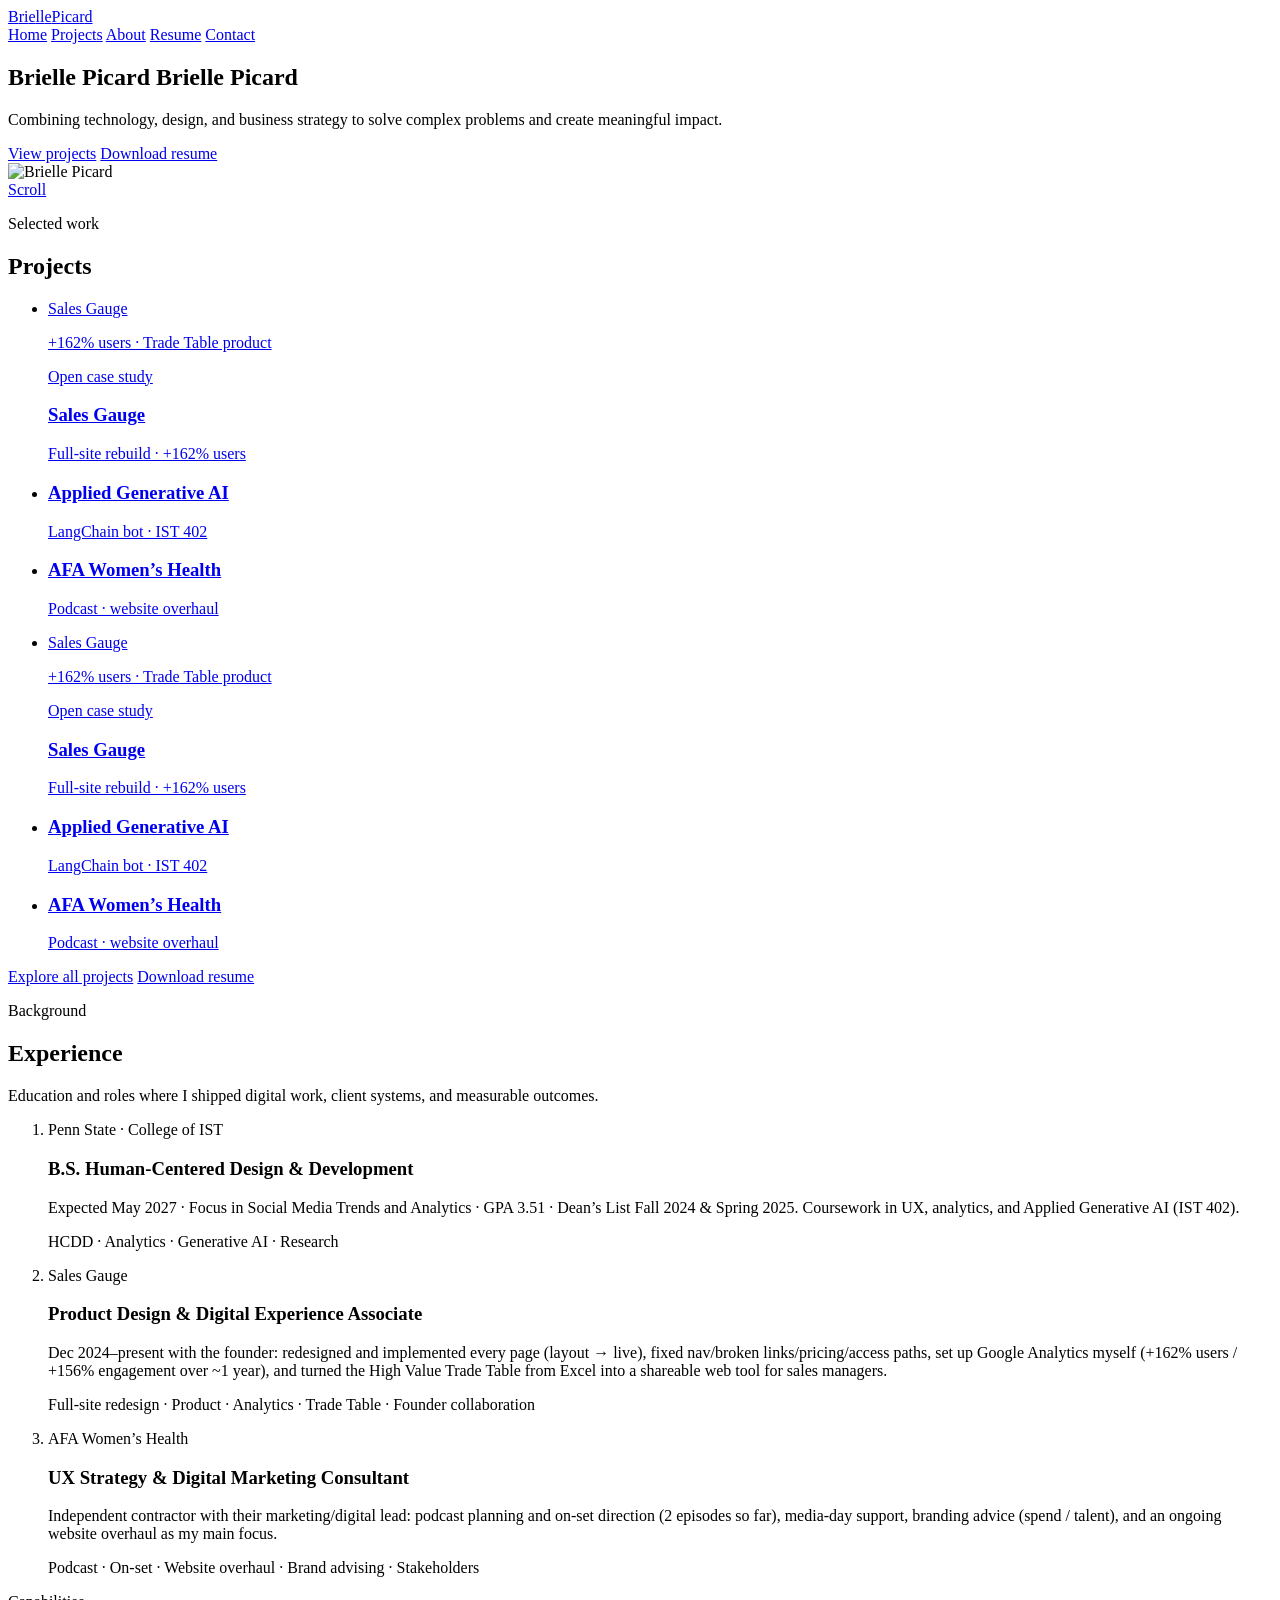
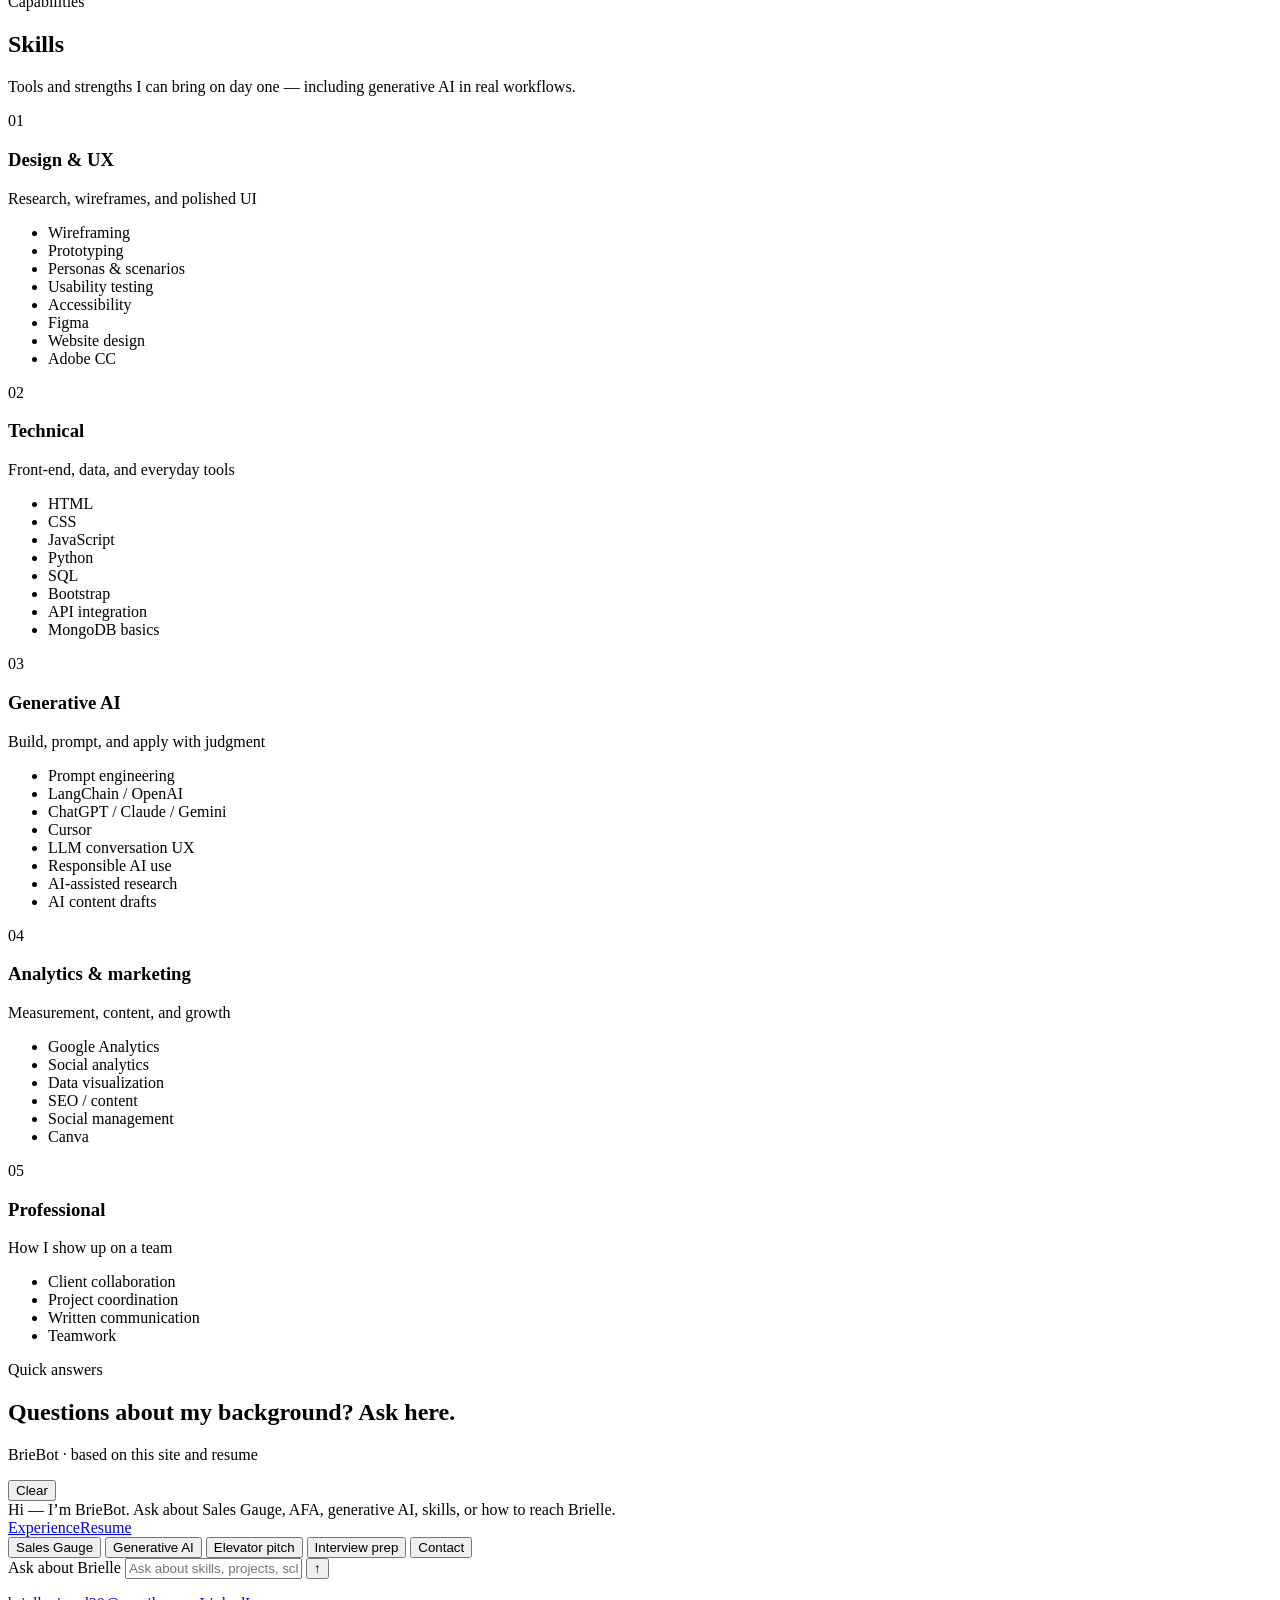
==== index.html @ 717c8164 "Add files via upload" ====
<!DOCTYPE html>
<html lang="en" class="page-home">
  <head>
    <meta charset="UTF-8" />
    <meta name="viewport" content="width=device-width, initial-scale=1.0" />
    <title>Brielle Picard — Digital experience, AI &amp; measurable growth</title>
    <link rel="preconnect" href="https://fonts.googleapis.com" />
    <link rel="preconnect" href="https://fonts.gstatic.com" crossorigin />
    <link
      href="https://fonts.googleapis.com/css2?family=Inter:wght@400;600&family=Syne:wght@600;700;800&display=swap"
      rel="stylesheet"
    />
    <link rel="stylesheet" href="styles.css?v=4" />
    <script src="main.js" defer></script>
    <script src="portfolio-ai.js" defer></script>
  </head>
  <body>
    <svg
      class="case-study-defs"
      aria-hidden="true"
      focusable="false"
      width="0"
      height="0"
      style="position: absolute"
    >
      <defs>
        <linearGradient
          id="case-trace-grad"
          x1="0%"
          y1="0%"
          x2="100%"
          y2="100%"
        >
          <stop offset="0%" stop-color="#f0abfc" />
          <stop offset="38%" stop-color="#e879f9" />
          <stop offset="72%" stop-color="#7c3aed" />
          <stop offset="100%" stop-color="#22d3ee" />
        </linearGradient>
      </defs>
    </svg>
    <div class="top-chrome top-chrome--always" id="topChrome" aria-hidden="false">
      <div
        class="case-scroll-track case-scroll-track--minimal case-scroll-track--home-top"
        id="caseScrollTrack"
      >
        <div
          class="case-scroll-track__rail"
          role="progressbar"
          aria-valuemin="0"
          aria-valuemax="100"
          aria-valuenow="0"
          aria-label="Page scroll progress"
        >
          <div class="case-scroll-track__fill" id="caseScrollFill"></div>
        </div>
      </div>
      <header class="site-nav site-nav--home">
        <a href="index.html" class="site-nav__brand wave-name" data-home-link>
          <span class="wave-name__letters" aria-label="Brielle Picard">
            <span style="--i: 0">B</span><span style="--i: 1">r</span
            ><span style="--i: 2">i</span><span style="--i: 3">e</span
            ><span style="--i: 4">l</span><span style="--i: 5">l</span
            ><span style="--i: 6">e</span><span class="wave-name__gap"></span
            ><span style="--i: 7">P</span><span style="--i: 8">i</span
            ><span style="--i: 9">c</span><span style="--i: 10">a</span
            ><span style="--i: 11">r</span><span style="--i: 12">d</span>
          </span>
        </a>
        <nav class="site-nav__links" aria-label="Primary">
          <a href="index.html" class="js-home-top" data-home-link aria-current="page">Home</a>
          <a href="work.html">Projects</a>
          <a href="about.html">About</a>
          <a target="_blank" rel="noopener noreferrer" href="assets/resume.pdf" download="Brielle-Picard-Resume.pdf" type="application/pdf" data-resume-download>Resume</a>
          <a href="contact.html">Contact</a>
        </nav>
      </header>
    </div>

    <section class="home-hero" id="hero" aria-labelledby="hero-name">
      <div class="home-hero__atmosphere" aria-hidden="true"></div>

      <div class="home-hero__layout">
        <div class="home-hero__content">
          <h1 id="hero-name" class="home-hero__name">
            <span class="home-hero__line" aria-hidden="true">
              <span style="--i: 0">B</span><span style="--i: 1">r</span
              ><span style="--i: 2">i</span><span style="--i: 3">e</span
              ><span style="--i: 4">l</span><span style="--i: 5">l</span
              ><span style="--i: 6">e</span>
            </span>
            <span class="home-hero__line" aria-hidden="true">
              <span style="--i: 7">P</span><span style="--i: 8">i</span
              ><span style="--i: 9">c</span><span style="--i: 10">a</span
              ><span style="--i: 11">r</span><span style="--i: 12">d</span>
            </span>
            <span class="visually-hidden">Brielle Picard</span>
          </h1>
          <p class="home-hero__lede">
            Combining technology, design, and business strategy to solve complex problems and create
            meaningful impact.
          </p>
          <div class="home-hero__ctas">
            <a class="home-hero__cta home-hero__cta--primary" href="#featured"
              >View projects</a
            >
            <a
              class="home-hero__cta"
              href="assets/resume.pdf"
              download="Brielle-Picard-Resume.pdf"
              type="application/pdf"
              data-resume-download
              >Download resume</a
            >
          </div>
        </div>

        <aside class="home-hero__profile" aria-label="Profile photo">
          <div class="home-hero__profile-glow" aria-hidden="true"></div>
          <div class="home-hero__profile-card">
            <img
              class="home-hero__photo"
              src="assets/brielle-picard.jpg"
              width="537"
              height="717"
              alt="Brielle Picard"
              decoding="async"
              fetchpriority="high"
            />
          </div>
        </aside>
      </div>

      <a class="scroll-into-work" href="#featured">
        <span class="scroll-into-work__text">Scroll</span>
        <span class="scroll-into-work__chev" aria-hidden="true"></span>
      </a>
    </section>

    <main id="main" class="home-below">
      <section class="home-featured home-snap home-ombre home-ombre--1" id="featured" aria-labelledby="featured-heading">
        <div class="home-featured__inner">
          <header class="home-featured__head">
            <div class="home-featured__head-copy">
              <p class="home-featured__eyebrow">Selected work</p>
              <h2 id="featured-heading" class="home-featured__title">Projects</h2>
            </div>
          </header>
        </div>

        <div class="home-featured__rail" aria-label="Featured project cards">
          <ul class="home-featured__track">
            <li class="home-feat-card home-feat-card--light" style="--f: 0">
              <a class="home-feat-card__hit" href="project-sales-gauge.html">
                <div class="home-feat-card__media" aria-hidden="true">
                  <div class="home-feat-card__screen home-feat-card__screen--solo">
                    <span class="home-feat-card__ui-kicker">Sales Gauge</span>
                    <p class="home-feat-card__ui-line">
                      +162% users · Trade Table product
                    </p>
                    <span class="home-feat-card__ui-btn">Open case study</span>
                  </div>
                </div>
                <div class="home-feat-card__caption">
                  <h3 class="home-feat-card__name">Sales Gauge</h3>
                  <p class="home-feat-card__meta">Full-site rebuild · +162% users</p>
                </div>
              </a>
            </li>

            <li class="home-feat-card home-feat-card--neon" style="--f: 1">
              <a class="home-feat-card__hit" href="project-genai.html">
                <div class="home-feat-card__media" aria-hidden="true">
                  <div class="home-feat-card__stack">
                    <span class="home-feat-card__panel home-feat-card__panel--a"></span>
                    <span class="home-feat-card__panel home-feat-card__panel--b"></span>
                    <span class="home-feat-card__panel home-feat-card__panel--c"></span>
                  </div>
                </div>
                <div class="home-feat-card__caption home-feat-card__caption--on-media">
                  <h3 class="home-feat-card__name">Applied Generative AI</h3>
                  <p class="home-feat-card__meta">LangChain bot · IST 402</p>
                </div>
              </a>
            </li>

            <li class="home-feat-card home-feat-card--deep" style="--f: 2">
              <a class="home-feat-card__hit" href="project-afa.html">
                <div class="home-feat-card__media" aria-hidden="true">
                  <div class="home-feat-card__screen home-feat-card__screen--dark">
                    <span class="home-feat-card__grid-dots"></span>
                    <span class="home-feat-card__ui-row"></span>
                    <span class="home-feat-card__ui-row home-feat-card__ui-row--short"></span>
                    <span class="home-feat-card__ui-row"></span>
                  </div>
                </div>
                <div class="home-feat-card__caption home-feat-card__caption--on-media">
                  <h3 class="home-feat-card__name">AFA Women’s Health</h3>
                  <p class="home-feat-card__meta">Podcast · website overhaul</p>
                </div>
              </a>
            </li>

            <!-- Duplicate set for seamless horizontal loop -->
            <li class="home-feat-card home-feat-card--light" style="--f: 0" aria-hidden="true">
              <a class="home-feat-card__hit" href="project-sales-gauge.html" tabindex="-1">
                <div class="home-feat-card__media" aria-hidden="true">
                  <div class="home-feat-card__screen home-feat-card__screen--solo">
                    <span class="home-feat-card__ui-kicker">Sales Gauge</span>
                    <p class="home-feat-card__ui-line">
                      +162% users · Trade Table product
                    </p>
                    <span class="home-feat-card__ui-btn">Open case study</span>
                  </div>
                </div>
                <div class="home-feat-card__caption">
                  <h3 class="home-feat-card__name">Sales Gauge</h3>
                  <p class="home-feat-card__meta">Full-site rebuild · +162% users</p>
                </div>
              </a>
            </li>

            <li class="home-feat-card home-feat-card--neon" style="--f: 1" aria-hidden="true">
              <a class="home-feat-card__hit" href="project-genai.html" tabindex="-1">
                <div class="home-feat-card__media" aria-hidden="true">
                  <div class="home-feat-card__stack">
                    <span class="home-feat-card__panel home-feat-card__panel--a"></span>
                    <span class="home-feat-card__panel home-feat-card__panel--b"></span>
                    <span class="home-feat-card__panel home-feat-card__panel--c"></span>
                  </div>
                </div>
                <div class="home-feat-card__caption home-feat-card__caption--on-media">
                  <h3 class="home-feat-card__name">Applied Generative AI</h3>
                  <p class="home-feat-card__meta">LangChain bot · IST 402</p>
                </div>
              </a>
            </li>

            <li class="home-feat-card home-feat-card--deep" style="--f: 2" aria-hidden="true">
              <a class="home-feat-card__hit" href="project-afa.html" tabindex="-1">
                <div class="home-feat-card__media" aria-hidden="true">
                  <div class="home-feat-card__screen home-feat-card__screen--dark">
                    <span class="home-feat-card__grid-dots"></span>
                    <span class="home-feat-card__ui-row"></span>
                    <span class="home-feat-card__ui-row home-feat-card__ui-row--short"></span>
                    <span class="home-feat-card__ui-row"></span>
                  </div>
                </div>
                <div class="home-feat-card__caption home-feat-card__caption--on-media">
                  <h3 class="home-feat-card__name">AFA Women’s Health</h3>
                  <p class="home-feat-card__meta">Podcast · website overhaul</p>
                </div>
              </a>
            </li>
          </ul>
        </div>

        <div class="home-featured__inner home-featured__inner--foot">
          <div class="home-featured__foot">
            <a class="home-featured__explore" href="work.html">Explore all projects</a>
            <a target="_blank" rel="noopener noreferrer" class="home-featured__resume" href="assets/resume.pdf" download="Brielle-Picard-Resume.pdf" type="application/pdf" data-resume-download>Download resume</a>
          </div>
        </div>
      </section>

      <section
        class="home-experience home-snap home-ombre home-ombre--2"
        id="experience"
        aria-labelledby="experience-heading"
        style="--line-progress: 0"
      >
        <div class="home-experience__inner">
          <header class="home-section-head">
            <p class="home-section-head__eyebrow">Background</p>
            <h2 id="experience-heading" class="home-section-head__title">Experience</h2>
            <span class="home-section-head__accent" aria-hidden="true"></span>
            <p class="home-section-head__lede">
              Education and roles where I shipped digital work, client systems, and measurable outcomes.
            </p>
          </header>

          <div class="home-experience__rail">
            <div class="home-exp-line" aria-hidden="true">
              <span class="home-exp-line__base"></span>
              <span class="home-exp-line__progress" id="homeExpLineProgress"></span>
            </div>

            <ol class="home-exp-timeline" id="homeExpTimeline">
              <li
                class="home-exp home-exp--edu"
                data-skills="design technical analytics professional"
                style="--e: 0"
              >
                <div class="home-exp__marker" aria-hidden="true">
                  <span class="home-exp__orb home-exp__orb--violet"></span>
                </div>
                <article class="home-exp__card">
                  <p class="home-exp__org">Penn State · College of IST</p>
                  <h3 class="home-exp__role">
                    B.S. Human-Centered Design &amp; Development
                  </h3>
                  <p class="home-exp__summary">
                    Expected May 2027 · Focus in Social Media Trends and Analytics · GPA 3.51 ·
                    Dean’s List Fall 2024 &amp; Spring 2025. Coursework in UX, analytics, and
                    Applied Generative AI (IST 402).
                  </p>
                  <p class="home-exp__tags">
                    HCDD · Analytics · Generative AI · Research
                  </p>
                </article>
              </li>

              <li
                class="home-exp"
                data-skills="design technical analytics professional"
                style="--e: 1"
              >
                <div class="home-exp__marker" aria-hidden="true">
                  <span class="home-exp__orb home-exp__orb--magenta"></span>
                </div>
                <article class="home-exp__card">
                  <p class="home-exp__org">Sales Gauge</p>
                  <h3 class="home-exp__role">Product Design &amp; Digital Experience Associate</h3>
                  <p class="home-exp__summary">
                    Dec 2024–present with the founder: redesigned and implemented every page
                    (layout → live), fixed nav/broken links/pricing/access paths, set up Google
                    Analytics myself (+162% users / +156% engagement over ~1 year), and turned the
                    High Value Trade Table from Excel into a shareable web tool for sales managers.
                  </p>
                  <p class="home-exp__tags">
                    Full-site redesign · Product · Analytics · Trade Table · Founder collaboration
                  </p>
                </article>
              </li>

              <li
                class="home-exp"
                data-skills="design analytics professional"
                style="--e: 2"
              >
                <div class="home-exp__marker" aria-hidden="true">
                  <span class="home-exp__orb home-exp__orb--cyan"></span>
                </div>
                <article class="home-exp__card">
                  <p class="home-exp__org">AFA Women’s Health</p>
                  <h3 class="home-exp__role">UX Strategy &amp; Digital Marketing Consultant</h3>
                  <p class="home-exp__summary">
                    Independent contractor with their marketing/digital lead: podcast planning and
                    on-set direction (2 episodes so far), media-day support, branding advice (spend /
                    talent), and an ongoing website overhaul as my main focus.
                  </p>
                  <p class="home-exp__tags">
                    Podcast · On-set · Website overhaul · Brand advising · Stakeholders
                  </p>
                </article>
              </li>
            </ol>
          </div>
        </div>
      </section>

      <section class="home-skills home-snap home-ombre home-ombre--3" id="skills" aria-labelledby="skills-heading">
        <div class="home-skills__inner">
          <header class="home-section-head">
            <p class="home-section-head__eyebrow">Capabilities</p>
            <h2 id="skills-heading" class="home-section-head__title">Skills</h2>
            <span class="home-section-head__accent" aria-hidden="true"></span>
            <p class="home-section-head__lede">
              Tools and strengths I can bring on day one — including generative AI in real workflows.
            </p>
          </header>
        </div>

        <div class="home-skills__rail">
          <div class="home-skills__belts" id="homeSkillBelts">
            <section class="home-skill-belt" style="--s: 0" aria-labelledby="skill-group-design">
              <header class="home-skill-belt__head">
                <span class="home-skill-belt__index">01</span>
                <div>
                  <h3 id="skill-group-design" class="home-skill-belt__title">Design &amp; UX</h3>
                  <p class="home-skill-belt__note">Research, wireframes, and polished UI</p>
                </div>
              </header>
              <ul class="home-skill-belt__tiles" role="list">
                <li class="home-skill-tile" data-skill="design">Wireframing</li>
                <li class="home-skill-tile" data-skill="design">Prototyping</li>
                <li class="home-skill-tile" data-skill="design">Personas &amp; scenarios</li>
                <li class="home-skill-tile" data-skill="design">Usability testing</li>
                <li class="home-skill-tile" data-skill="design">Accessibility</li>
                <li class="home-skill-tile" data-skill="design">Figma</li>
                <li class="home-skill-tile" data-skill="design">Website design</li>
                <li class="home-skill-tile" data-skill="design">Adobe CC</li>
              </ul>
            </section>

            <section class="home-skill-belt" style="--s: 1" aria-labelledby="skill-group-technical">
              <header class="home-skill-belt__head">
                <span class="home-skill-belt__index">02</span>
                <div>
                  <h3 id="skill-group-technical" class="home-skill-belt__title">Technical</h3>
                  <p class="home-skill-belt__note">Front-end, data, and everyday tools</p>
                </div>
              </header>
              <ul class="home-skill-belt__tiles" role="list">
                <li class="home-skill-tile" data-skill="technical">HTML</li>
                <li class="home-skill-tile" data-skill="technical">CSS</li>
                <li class="home-skill-tile" data-skill="technical">JavaScript</li>
                <li class="home-skill-tile" data-skill="technical">Python</li>
                <li class="home-skill-tile" data-skill="technical">SQL</li>
                <li class="home-skill-tile" data-skill="technical">Bootstrap</li>
                <li class="home-skill-tile" data-skill="technical">API integration</li>
                <li class="home-skill-tile" data-skill="technical">MongoDB basics</li>
              </ul>
            </section>

            <section class="home-skill-belt" style="--s: 2" aria-labelledby="skill-group-ai">
              <header class="home-skill-belt__head">
                <span class="home-skill-belt__index">03</span>
                <div>
                  <h3 id="skill-group-ai" class="home-skill-belt__title">Generative AI</h3>
                  <p class="home-skill-belt__note">Build, prompt, and apply with judgment</p>
                </div>
              </header>
              <ul class="home-skill-belt__tiles" role="list">
                <li class="home-skill-tile" data-skill="technical">Prompt engineering</li>
                <li class="home-skill-tile" data-skill="technical">LangChain / OpenAI</li>
                <li class="home-skill-tile" data-skill="technical">ChatGPT / Claude / Gemini</li>
                <li class="home-skill-tile" data-skill="technical">Cursor</li>
                <li class="home-skill-tile" data-skill="technical">LLM conversation UX</li>
                <li class="home-skill-tile" data-skill="technical">Responsible AI use</li>
                <li class="home-skill-tile" data-skill="analytics">AI-assisted research</li>
                <li class="home-skill-tile" data-skill="analytics">AI content drafts</li>
              </ul>
            </section>

            <section class="home-skill-belt" style="--s: 3" aria-labelledby="skill-group-analytics">
              <header class="home-skill-belt__head">
                <span class="home-skill-belt__index">04</span>
                <div>
                  <h3 id="skill-group-analytics" class="home-skill-belt__title">
                    Analytics &amp; marketing
                  </h3>
                  <p class="home-skill-belt__note">Measurement, content, and growth</p>
                </div>
              </header>
              <ul class="home-skill-belt__tiles" role="list">
                <li class="home-skill-tile" data-skill="analytics">Google Analytics</li>
                <li class="home-skill-tile" data-skill="analytics">Social analytics</li>
                <li class="home-skill-tile" data-skill="analytics">Data visualization</li>
                <li class="home-skill-tile" data-skill="analytics">SEO / content</li>
                <li class="home-skill-tile" data-skill="analytics">Social management</li>
                <li class="home-skill-tile" data-skill="analytics">Canva</li>
              </ul>
            </section>

            <section class="home-skill-belt" style="--s: 4" aria-labelledby="skill-group-pro">
              <header class="home-skill-belt__head">
                <span class="home-skill-belt__index">05</span>
                <div>
                  <h3 id="skill-group-pro" class="home-skill-belt__title">Professional</h3>
                  <p class="home-skill-belt__note">How I show up on a team</p>
                </div>
              </header>
              <ul class="home-skill-belt__tiles" role="list">
                <li class="home-skill-tile" data-skill="professional">Client collaboration</li>
                <li class="home-skill-tile" data-skill="professional">Project coordination</li>
                <li class="home-skill-tile" data-skill="professional">Written communication</li>
                <li class="home-skill-tile" data-skill="professional">Teamwork</li>
              </ul>
            </section>
          </div>
        </div>
      </section>

      <section class="home-ai home-snap home-ombre home-ombre--4" id="portfolio-ai" aria-labelledby="home-ai-heading">
        <div class="home-ai__atmosphere" aria-hidden="true"></div>

        <div class="portfolio-ai portfolio-ai--stage" id="portfolioAi">
          <header class="portfolio-ai__top">
            <div class="portfolio-ai__identity">
              <span class="portfolio-ai__dot" aria-hidden="true"></span>
              <div>
                <p class="portfolio-ai__eyebrow">Quick answers</p>
                <h2 id="home-ai-heading" class="portfolio-ai__title">
                  Questions about my background? Ask here.
                </h2>
                <p class="portfolio-ai__status">BrieBot · based on this site and resume</p>
              </div>
            </div>
            <div class="portfolio-ai__top-actions">
              <button type="button" class="portfolio-ai__reset" id="portfolioAiReset">
                Clear
              </button>
            </div>
          </header>

          <div
            class="portfolio-ai__messages"
            id="portfolioAiMessages"
            role="log"
            aria-live="polite"
            aria-relevant="additions"
          ></div>

          <div class="portfolio-ai__dock">
            <div
              class="portfolio-ai__prompts"
              id="portfolioAiPrompts"
              role="group"
              aria-label="Suggested questions"
            >
              <button type="button" data-prompt="Summarize Brielle’s work at Sales Gauge and the Trade Table.">
                Sales Gauge
              </button>
              <button type="button" data-prompt="What generative AI skills does Brielle have?">
                Generative AI
              </button>
              <button type="button" data-prompt="Give me Brielle’s 30-second elevator pitch.">
                Elevator pitch
              </button>
              <button type="button" data-prompt="Ask me 3 interview questions Brielle should be ready for.">
                Interview prep
              </button>
              <button type="button" data-prompt="How can I contact Brielle?">
                Contact
              </button>
            </div>

            <form class="portfolio-ai__askbar" id="portfolioAiForm">
              <label class="visually-hidden" for="portfolioAiInput"
                >Ask about Brielle</label
              >
              <input
                id="portfolioAiInput"
                type="text"
                name="q"
                autocomplete="off"
                maxlength="400"
                placeholder="Ask about skills, projects, school…"
              />
              <button type="submit" class="portfolio-ai__send" aria-label="Send">
                ↑
              </button>
            </form>
          </div>
        </div>

        <footer id="contact" class="site-footer site-footer--home-end">
          <p class="footer-text">
            <a href="mailto:briellepicard20@gmail.com">briellepicard20@gmail.com</a>
            ·
            <a
              href="https://www.linkedin.com/in/brielle-picard-4519b7318"
              target="_blank"
              rel="noopener noreferrer"
              >LinkedIn</a
            >
          </p>
        </footer>
      </section>
    </main>

    <div
      id="caseStudyPanel"
      class="case-study-panel"
      hidden
      aria-hidden="true"
    >
      <div class="case-study-panel__backdrop" data-close-case-panel></div>
      <div
        class="case-study-panel__shell"
        role="dialog"
        aria-modal="true"
        aria-labelledby="caseStudyPanelHeading"
      >
        <div class="case-study-panel__chrome">
          <h2 id="caseStudyPanelHeading" class="case-study-panel__heading">
            Case study
          </h2>
          <button
            type="button"
            class="case-study-panel__close"
            data-close-case-panel
            aria-label="Close panel"
          >
            Close
          </button>
        </div>
        <iframe
          class="case-study-panel__frame"
          title="Case study"
          src="about:blank"
        ></iframe>
      </div>
    </div>

    <div
      id="caseStudyCursor"
      class="case-study-cursor"
      aria-hidden="true"
    >
      <span class="case-study-cursor__circle"></span>
      <span class="case-study-cursor__arrow"></span>
    </div>
  </body>
</html>
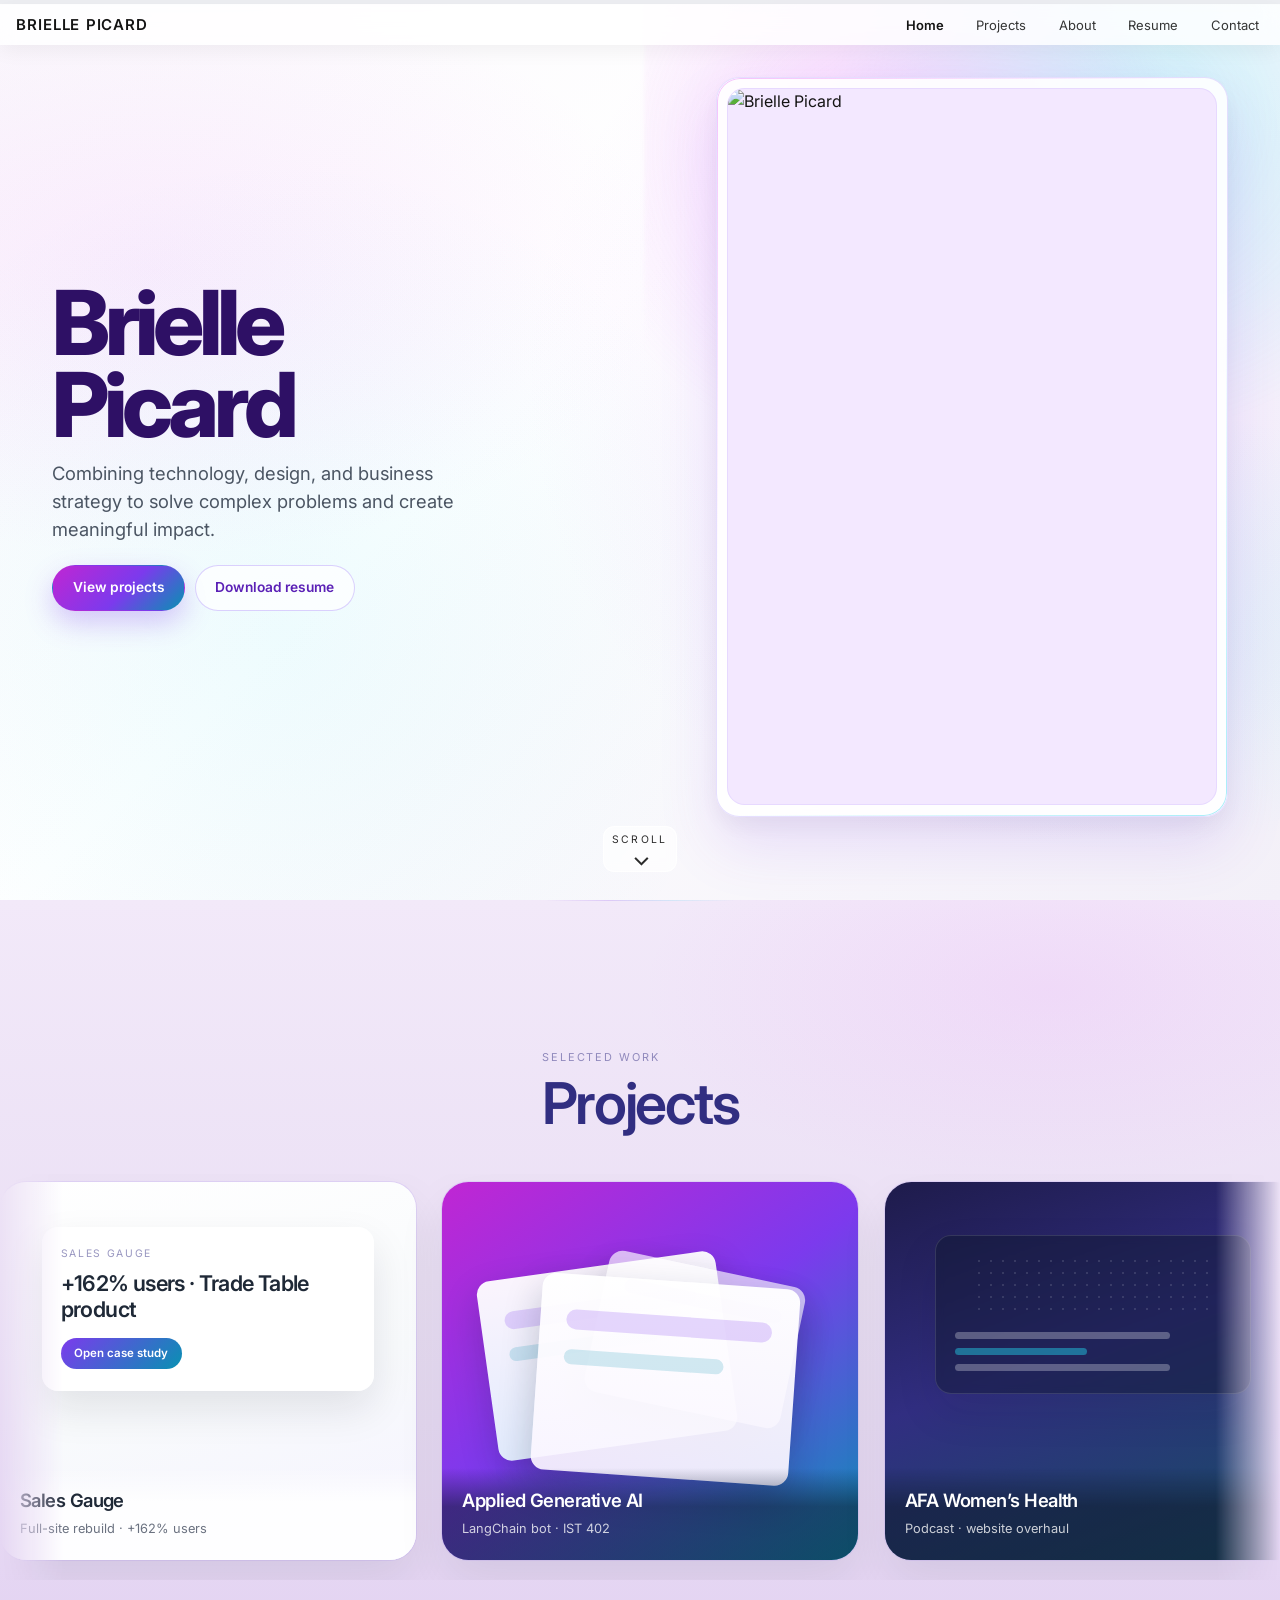
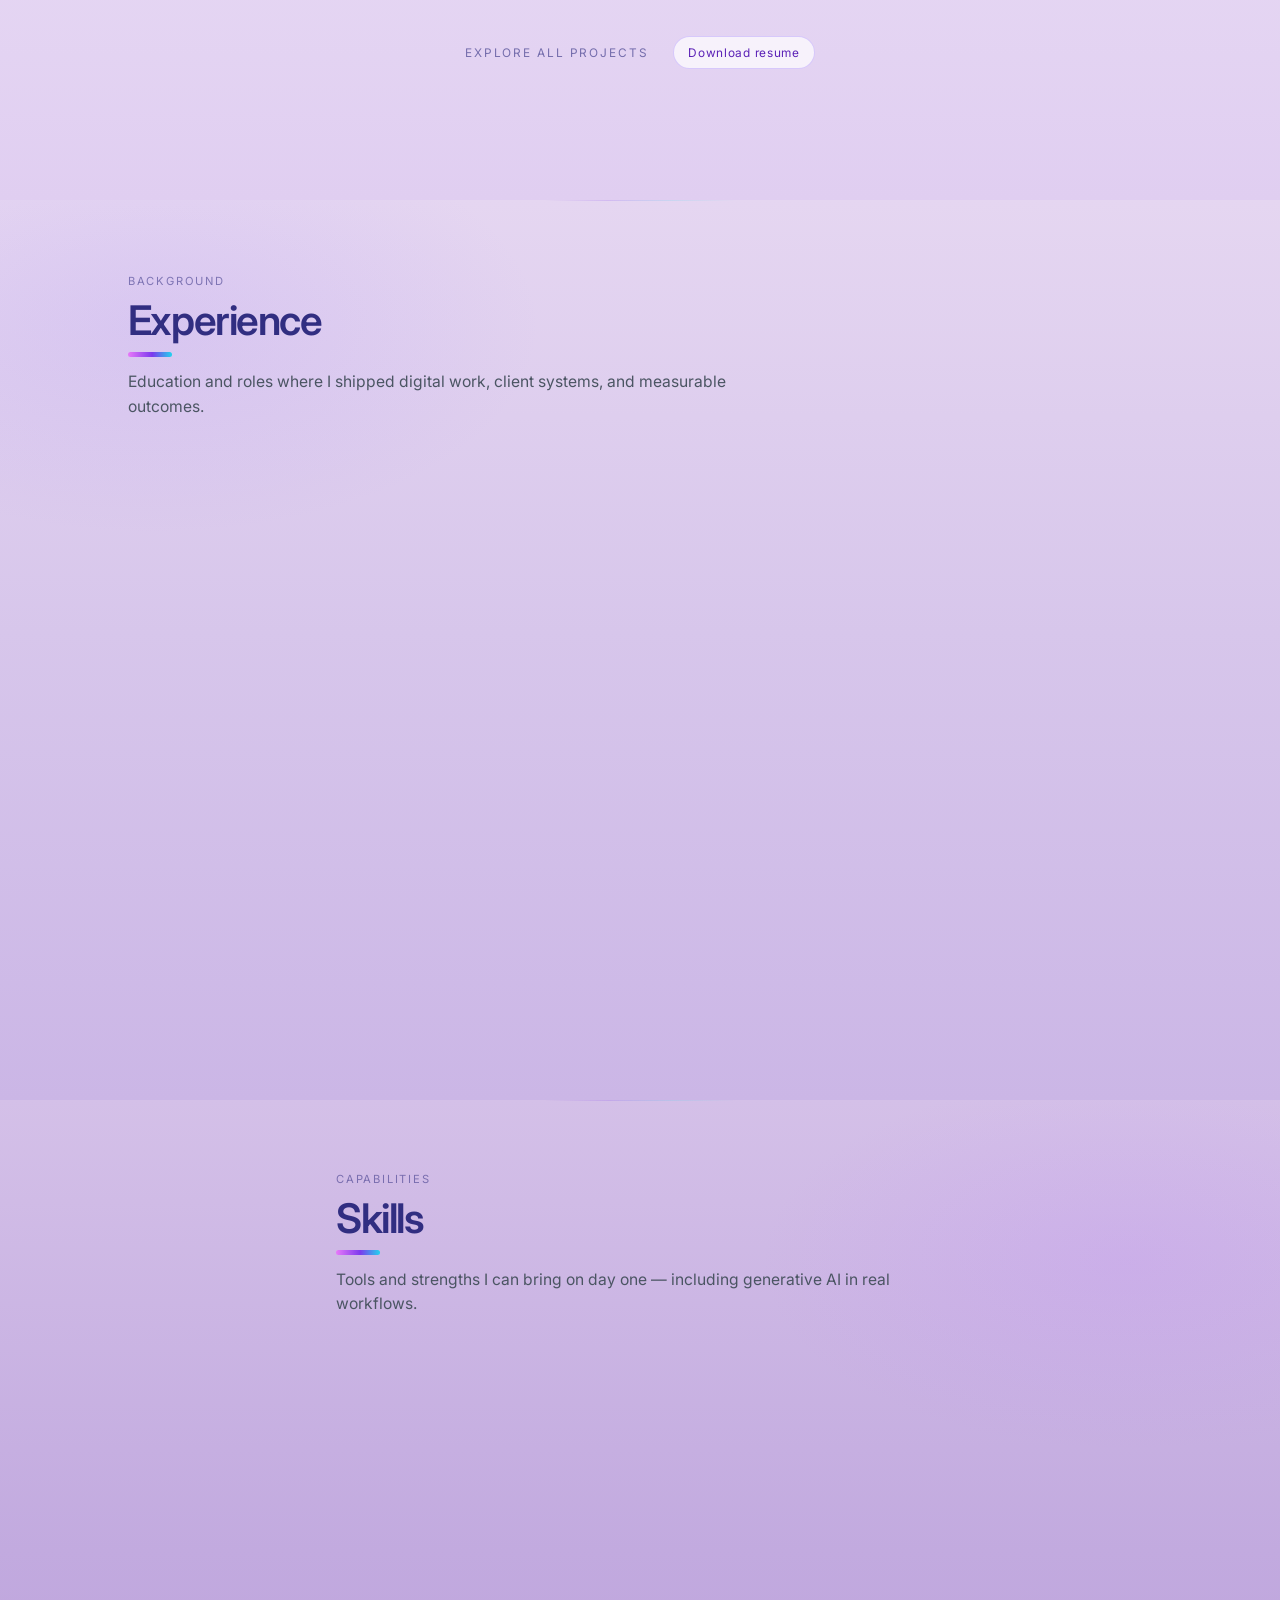
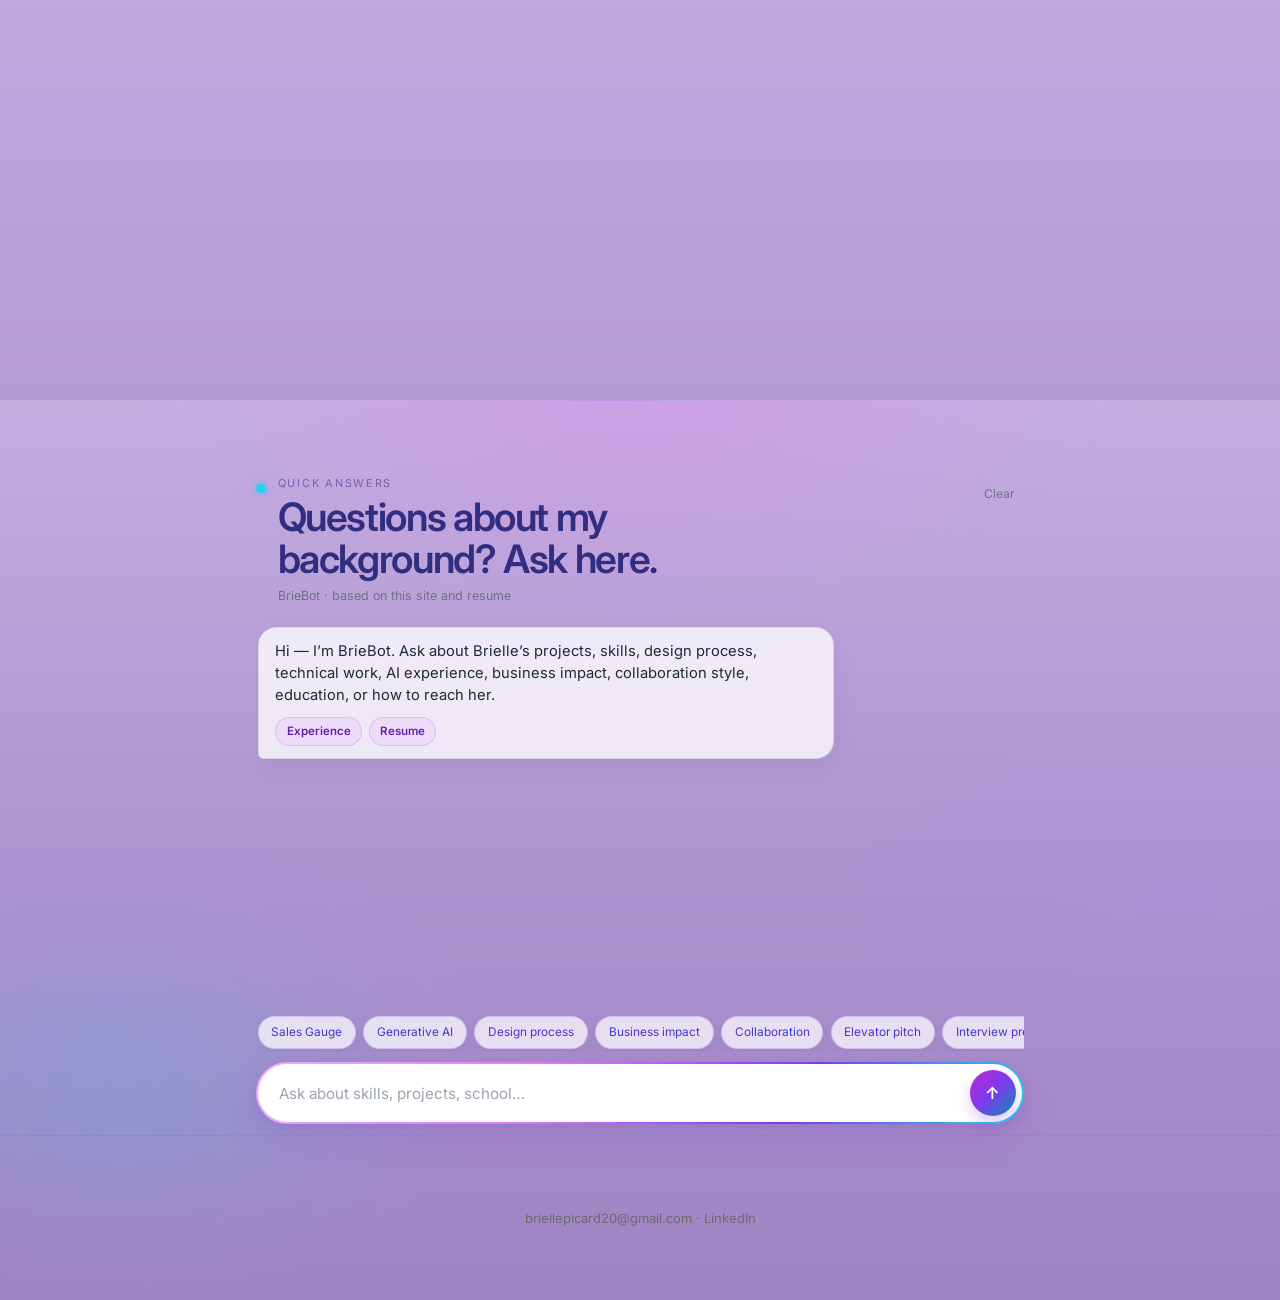
==== commit a318eaf1: "Add files via upload" ====
--- a/index.html
+++ b/index.html
@@ -12,7 +12,7 @@
     />
     <link rel="stylesheet" href="styles.css?v=4" />
     <script src="main.js" defer></script>
-    <script src="portfolio-ai.js" defer></script>
+    <script src="portfolio-ai.js?v=2" defer></script>
   </head>
   <body>
     <svg
@@ -514,6 +514,15 @@
               <button type="button" data-prompt="What generative AI skills does Brielle have?">
                 Generative AI
               </button>
+              <button type="button" data-prompt="Walk me through Brielle’s design process.">
+                Design process
+              </button>
+              <button type="button" data-prompt="What measurable business impact has Brielle made?">
+                Business impact
+              </button>
+              <button type="button" data-prompt="How does Brielle collaborate with teams and stakeholders?">
+                Collaboration
+              </button>
               <button type="button" data-prompt="Give me Brielle’s 30-second elevator pitch.">
                 Elevator pitch
               </button>
--- a/styles.css
+++ b/styles.css
@@ -0,0 +1,4305 @@
+/* --- Base — Inter, white minimal, neon used sparingly --- */
+*,
+*::before,
+*::after {
+  box-sizing: border-box;
+}
+
+html {
+  scroll-behavior: smooth;
+  font-family: "Inter", system-ui, -apple-system, sans-serif;
+}
+
+html.page-home {
+  color-scheme: light;
+  scroll-snap-type: y mandatory;
+  scroll-behavior: smooth;
+  scroll-padding-top: 0;
+  /* Clear soft ombre ladder — dusk violet at the end, never near-black */
+  --home-flow-bg: #faf8fc;
+  --ombre-1: #ebe0f5;
+  --ombre-2: #d7c6eb;
+  --ombre-3: #c2aadf;
+  --ombre-4: #ad92d0;
+}
+
+body {
+  margin: 0;
+  font-family: inherit;
+  font-weight: 400;
+  color: var(--text);
+  background: var(--bg-page);
+  line-height: 1.55;
+  overflow-x: hidden;
+}
+
+html.page-home body {
+  /* Continuous page wash so the darkening reads while you scroll */
+  background: linear-gradient(
+    180deg,
+    #faf8fc 0%,
+    #f3eaf8 18%,
+    #e5d6f2 38%,
+    #d0bbe6 58%,
+    #bba3d8 78%,
+    #ad92d0 100%
+  );
+}
+
+button,
+input,
+textarea,
+select {
+  font-family: inherit;
+  font-weight: 400;
+}
+
+body.case-study-panel-is-open {
+  overflow: hidden;
+}
+
+:root {
+  /* Extra inset so scattered cards never hug the viewport edge */
+  --case-scatter-gutter: clamp(1.5rem, 6.5vw, 4rem);
+  --bg-page: #ffffff;
+  --bg-subtle: #f4f4f5;
+  --text: #141414;
+  --text-muted: #6b6b6b;
+  --neon-a: #22d3ee;
+  --neon-b: #e879f9;
+  --neon-a-soft: rgba(34, 211, 238, 0.16);
+  --neon-b-soft: rgba(232, 121, 249, 0.16);
+  --case-track-bg: #e8eaef;
+  --case-track-fill-start: #f0abfc;
+  --case-track-fill-end: #22d3ee;
+}
+
+/* --- Fixed top: progress (first) + nav — visible once first case study is reached --- */
+.top-chrome {
+  position: fixed;
+  top: env(safe-area-inset-top, 0);
+  left: 0;
+  right: 0;
+  z-index: 40;
+  display: flex;
+  flex-direction: column;
+  pointer-events: none;
+  transform: translateY(-110%);
+  opacity: 0;
+  transition:
+    transform 0.5s cubic-bezier(0.22, 1, 0.45, 1),
+    opacity 0.32s ease;
+}
+
+.top-chrome.is-visible,
+.top-chrome--always {
+  transform: translateY(0);
+  opacity: 1;
+}
+
+.top-chrome > * {
+  pointer-events: auto;
+  flex-shrink: 0;
+}
+
+.case-scroll-track--home-top {
+  order: -1;
+  width: 100%;
+}
+
+.case-scroll-track--home-top.case-scroll-track--minimal .case-scroll-track__rail {
+  height: 4px;
+  border-radius: 0;
+  box-shadow: 0 1px 0 rgba(0, 0, 0, 0.04);
+}
+
+.site-nav {
+  display: flex;
+  align-items: center;
+  justify-content: space-between;
+  padding: 0.5rem 1rem 0.45rem;
+  background: rgba(255, 255, 255, 0.98);
+  box-shadow: 0 6px 20px rgba(0, 0, 0, 0.05);
+}
+
+.site-nav--home {
+  display: flex;
+  align-items: center;
+  justify-content: space-between;
+  gap: 1rem;
+  background: rgba(255, 255, 255, 0.82);
+  backdrop-filter: blur(10px);
+  -webkit-backdrop-filter: blur(10px);
+}
+
+.site-nav--work {
+  background: transparent;
+  box-shadow: none;
+  padding: 0.5rem 1rem 0.45rem;
+}
+
+/* Work page: nav only — no bar, same horizontal rhythm as home */
+.top-chrome--work-only {
+  background: transparent;
+  box-shadow: none;
+}
+
+.site-nav__links {
+  display: flex;
+  gap: 1.35rem;
+  align-items: center;
+}
+
+.site-nav__links a {
+  font-size: 0.8125rem;
+  font-weight: 400;
+  text-decoration: none;
+  color: rgba(20, 20, 20, 0.86);
+  border-radius: 0.4rem;
+  padding: 0.18rem 0.34rem;
+  transition:
+    color 0.2s ease,
+    background-color 0.2s ease,
+    box-shadow 0.25s ease;
+}
+
+.site-nav__links a[aria-current="page"] {
+  color: var(--text);
+  font-weight: 600;
+}
+
+.site-nav__links a:hover,
+.site-nav__links a:focus-visible {
+  outline: none;
+  color: var(--text);
+  background: rgba(255, 255, 255, 0.92);
+  box-shadow:
+    0 0 0 1px rgba(217, 70, 239, 0.28),
+    0 0 14px rgba(34, 211, 238, 0.22);
+}
+
+/* Legacy: old work-only nav (transparent) — keep hover readable if reused */
+.site-nav--work .site-nav__links a {
+  color: rgba(20, 20, 20, 0.86);
+}
+
+.site-nav--work .site-nav__links a:hover,
+.site-nav--work .site-nav__links a:focus-visible {
+  color: var(--text);
+}
+
+.site-nav__brand {
+  text-decoration: none;
+  color: var(--text);
+  font-family: "Inter", system-ui, sans-serif;
+  font-weight: 600;
+  font-size: 0.9375rem;
+  letter-spacing: 0.06em;
+  text-transform: uppercase;
+}
+
+.site-nav--work .site-nav__brand {
+  color: var(--text);
+}
+
+/* Wave glow on name (clickable) */
+.wave-name__letters > span {
+  display: inline-block;
+  animation: wave-glow 2.8s ease-in-out infinite;
+  animation-delay: calc(var(--i) * 0.07s);
+}
+
+.wave-name__gap {
+  display: inline-block;
+  width: 0.35em;
+  animation: none;
+}
+
+@keyframes wave-glow {
+  0%,
+  100% {
+    color: inherit;
+    text-shadow: none;
+  }
+  35% {
+    color: var(--neon-a);
+    text-shadow: 0 0 14px rgba(0, 229, 212, 0.45);
+  }
+  70% {
+    color: var(--neon-b);
+    text-shadow: 0 0 14px rgba(181, 108, 255, 0.4);
+  }
+}
+
+/* Original-style thin bar only (under nav) */
+.case-scroll-track--minimal .case-scroll-track__rail {
+  height: 3px;
+  background: rgba(236, 238, 242, 0.95);
+  overflow: hidden;
+}
+
+.case-scroll-track--on-dark .case-scroll-track__rail {
+  background: rgba(255, 255, 255, 0.12);
+}
+
+.case-scroll-track__fill {
+  height: 100%;
+  width: 0%;
+  background: linear-gradient(
+    90deg,
+    var(--case-track-fill-start),
+    var(--case-track-fill-end)
+  );
+  transition: width 0.12s ease-out;
+}
+
+.case-scroll-track--on-dark .case-scroll-track__fill {
+  background: linear-gradient(
+    90deg,
+    rgba(125, 211, 252, 0.95),
+    rgba(96, 165, 250, 0.95)
+  );
+}
+
+/* --- Case study hover: circle + arrow (follows pointer; see main.js) --- */
+.case-study-cursor {
+  position: fixed;
+  left: 0;
+  top: 0;
+  z-index: 10050;
+  width: 56px;
+  height: 56px;
+  margin-left: -28px;
+  margin-top: -28px;
+  pointer-events: none;
+  opacity: 0;
+  transform: scale(0.65);
+  transition:
+    opacity 0.18s ease,
+    transform 0.2s cubic-bezier(0.22, 1, 0.36, 1);
+}
+
+.case-study-cursor.is-visible {
+  opacity: 1;
+  transform: scale(1);
+}
+
+.case-study-cursor__circle {
+  position: absolute;
+  inset: 0;
+  border-radius: 50%;
+  background: #fff;
+  border: 1.5px solid rgba(20, 20, 20, 0.1);
+  box-shadow:
+    0 6px 28px rgba(0, 0, 0, 0.12),
+    0 0 0 1px rgba(0, 229, 212, 0.35);
+}
+
+.case-study-cursor__arrow {
+  position: absolute;
+  left: 50%;
+  top: 50%;
+  width: 9px;
+  height: 9px;
+  margin: -4px 0 0 -4px;
+  border-right: 2px solid var(--text);
+  border-top: 2px solid var(--text);
+  transform: rotate(45deg);
+}
+
+.case-study-cursor--dark .case-study-cursor__circle {
+  background: #0a0a0a;
+  border-color: rgba(255, 255, 255, 0.2);
+}
+
+.case-study-cursor--dark .case-study-cursor__arrow {
+  border-color: #fff;
+}
+
+/* --- Home hero: name-forward + floating profile card --- */
+.home-hero {
+  --hero-mx: 0;
+  --hero-my: 0;
+  position: relative;
+  isolation: isolate;
+  min-height: 100dvh;
+  height: 100dvh;
+  max-height: 100dvh;
+  overflow: hidden;
+  display: flex;
+  flex-direction: column;
+  justify-content: center;
+  padding:
+    calc(3px + 5rem)
+    clamp(1.15rem, 5vw, 3.25rem)
+    clamp(4.5rem, 10vh, 6rem);
+  background:
+    radial-gradient(ellipse 70% 55% at 12% 30%, rgba(232, 121, 249, 0.12), transparent 58%),
+    radial-gradient(ellipse 55% 45% at 88% 70%, rgba(34, 211, 238, 0.1), transparent 55%),
+    linear-gradient(135deg, #faf8fc 0%, #ffffff 42%, #f3f0f8 100%);
+  box-shadow: 0 40px 80px -48px rgba(124, 58, 237, 0.08);
+  scroll-snap-align: start;
+  scroll-snap-stop: always;
+}
+
+.home-hero__atmosphere {
+  position: absolute;
+  inset: 0;
+  z-index: 0;
+  pointer-events: none;
+  background:
+    radial-gradient(circle at 78% 42%, rgba(192, 132, 252, 0.14), transparent 42%),
+    radial-gradient(circle at 22% 70%, rgba(34, 211, 238, 0.08), transparent 40%);
+}
+
+.home-hero__layout {
+  position: relative;
+  z-index: 2;
+  width: min(100%, 78rem);
+  margin: 0 auto;
+  display: grid;
+  grid-template-columns: minmax(0, 1fr) minmax(18rem, 1.05fr);
+  gap: clamp(1.5rem, 4vw, 3.5rem);
+  align-items: center;
+}
+
+.home-hero__content {
+  position: relative;
+  z-index: 4;
+  max-width: min(38rem, 100%);
+  opacity: 0;
+  transform: translateY(18px);
+  animation: home-hero-content-in 0.9s cubic-bezier(0.22, 1, 0.36, 1) 0.12s forwards;
+}
+
+@keyframes home-hero-content-in {
+  to {
+    opacity: 1;
+    transform: translateY(0);
+  }
+}
+
+.home-hero__profile {
+  position: relative;
+  justify-self: end;
+  width: min(100%, 32rem);
+  transform: translate3d(
+    calc(var(--hero-mx) * 10px),
+    calc(var(--hero-my) * 8px),
+    0
+  );
+  transition: transform 0.45s cubic-bezier(0.22, 1, 0.36, 1);
+}
+
+.home-hero__profile-glow {
+  position: absolute;
+  inset: -18% -14% auto;
+  height: 70%;
+  pointer-events: none;
+  background:
+    radial-gradient(circle at 35% 40%, rgba(232, 121, 249, 0.28), transparent 58%),
+    radial-gradient(circle at 75% 35%, rgba(34, 211, 238, 0.22), transparent 52%);
+  filter: blur(2px);
+  animation: home-hero-profile-glow 8s ease-in-out infinite alternate;
+}
+
+@keyframes home-hero-profile-glow {
+  from {
+    transform: translate3d(-2%, 0, 0) scale(1);
+  }
+  to {
+    transform: translate3d(3%, 5%, 0) scale(1.06);
+  }
+}
+
+.home-hero__profile-card {
+  position: relative;
+  z-index: 1;
+  padding: 0.65rem;
+  border-radius: 1.45rem;
+  background: rgba(255, 255, 255, 0.9);
+  border: 1px solid rgba(167, 139, 250, 0.28);
+  box-shadow:
+    0 28px 60px rgba(124, 58, 237, 0.14),
+    0 10px 24px rgba(15, 23, 42, 0.05);
+  backdrop-filter: blur(10px);
+  animation: home-hero-profile-in 1s cubic-bezier(0.22, 1, 0.36, 1) 0.2s both;
+}
+
+@keyframes home-hero-profile-in {
+  from {
+    opacity: 0;
+    transform: translateY(22px) scale(0.96);
+  }
+  to {
+    opacity: 1;
+    transform: translateY(0) scale(1);
+  }
+}
+
+.home-hero__profile-card::before {
+  content: "";
+  position: absolute;
+  inset: 0;
+  border-radius: inherit;
+  pointer-events: none;
+  padding: 1px;
+  background: linear-gradient(
+    135deg,
+    rgba(232, 121, 249, 0.45),
+    transparent 40%,
+    transparent 60%,
+    rgba(34, 211, 238, 0.4)
+  );
+  mask: linear-gradient(#000 0 0) content-box, linear-gradient(#000 0 0);
+  mask-composite: exclude;
+  -webkit-mask: linear-gradient(#000 0 0) content-box, linear-gradient(#000 0 0);
+  -webkit-mask-composite: xor;
+}
+
+.home-hero__photo {
+  display: block;
+  width: 100%;
+  aspect-ratio: 16 / 10;
+  object-fit: cover;
+  object-position: center 18%;
+  border-radius: 1.1rem;
+  border: 1px solid rgba(167, 139, 250, 0.16);
+  background: #f3e8ff;
+}
+
+.home-hero__profile-meta {
+  display: none;
+}
+
+.home-hero__name {
+  margin: 0 0 0.85rem;
+  font-family: "Syne", "Inter", system-ui, sans-serif;
+  font-weight: 800;
+  font-size: clamp(2.9rem, 7.8vw, 5.6rem);
+  line-height: 0.92;
+  letter-spacing: -0.055em;
+  color: #2e1065;
+  text-wrap: balance;
+}
+
+.home-hero__line {
+  display: block;
+}
+
+.home-hero__name .home-hero__line > span {
+  display: inline-block;
+  color: #2e1065;
+  opacity: 0;
+  transform: translateY(0.35em);
+  animation:
+    home-hero-letter-in 0.7s cubic-bezier(0.22, 1, 0.36, 1) forwards,
+    home-hero-letter-glow 3.8s ease-in-out infinite;
+  animation-delay:
+    calc(0.28s + var(--i) * 0.045s),
+    calc(1.2s + var(--i) * 0.08s);
+}
+
+@keyframes home-hero-letter-in {
+  to {
+    opacity: 1;
+    transform: translateY(0);
+  }
+}
+
+@keyframes home-hero-letter-glow {
+  0%,
+  100% {
+    color: #2e1065;
+    text-shadow: 0 0 0 transparent;
+  }
+  40% {
+    color: #a21caf;
+    text-shadow: 0 0 22px rgba(232, 121, 249, 0.35);
+  }
+  70% {
+    color: #0e7490;
+    text-shadow: 0 0 18px rgba(34, 211, 238, 0.28);
+  }
+}
+
+.home-hero__lede {
+  margin: 0 0 1.35rem;
+  max-width: 26rem;
+  font-size: clamp(1rem, 2.1vw, 1.15rem);
+  line-height: 1.5;
+  color: #4b5563;
+}
+
+.home-hero__ctas {
+  display: flex;
+  flex-wrap: wrap;
+  gap: 0.65rem;
+}
+
+.home-hero__cta {
+  display: inline-flex;
+  align-items: center;
+  justify-content: center;
+  padding: 0.72rem 1.2rem;
+  border-radius: 999px;
+  font-size: 0.86rem;
+  font-weight: 600;
+  text-decoration: none;
+  color: #5b21b6;
+  border: 1px solid rgba(167, 139, 250, 0.4);
+  background: rgba(255, 255, 255, 0.72);
+  backdrop-filter: blur(8px);
+  transition:
+    background 0.2s ease,
+    border-color 0.2s ease,
+    color 0.2s ease,
+    transform 0.2s ease,
+    box-shadow 0.2s ease;
+}
+
+.home-hero__cta:hover,
+.home-hero__cta:focus-visible {
+  border-color: rgba(34, 211, 238, 0.5);
+  color: #0e7490;
+  transform: translateY(-1px);
+  outline: none;
+}
+
+.home-hero__cta--primary {
+  color: #fff;
+  border-color: transparent;
+  background: linear-gradient(135deg, #c026d3, #7c3aed 55%, #0891b2);
+  box-shadow: 0 12px 28px rgba(124, 58, 237, 0.28);
+}
+
+.home-hero__cta--primary:hover,
+.home-hero__cta--primary:focus-visible {
+  color: #fff;
+  filter: brightness(1.05);
+  box-shadow: 0 14px 32px rgba(124, 58, 237, 0.34);
+}
+
+.visually-hidden {
+  position: absolute;
+  width: 1px;
+  height: 1px;
+  padding: 0;
+  margin: -1px;
+  overflow: hidden;
+  clip: rect(0, 0, 0, 0);
+  white-space: nowrap;
+  border: 0;
+}
+
+@media (max-width: 820px) {
+  .home-hero {
+    height: auto;
+    max-height: none;
+    min-height: 100dvh;
+    justify-content: center;
+    padding-top: calc(3px + 5.25rem);
+    padding-bottom: clamp(5rem, 12vh, 6.5rem);
+  }
+
+  .home-hero__layout {
+    grid-template-columns: 1fr;
+    gap: 1.75rem;
+    justify-items: start;
+  }
+
+  .home-hero__profile {
+    justify-self: start;
+    width: min(100%, 24rem);
+    order: -1;
+  }
+
+  .home-hero__name {
+    font-size: clamp(2.85rem, 14vw, 4.25rem);
+  }
+}
+
+/* --- Scroll hint: first screen → work --- */
+.scroll-into-work {
+  position: fixed;
+  left: 50%;
+  bottom: 1.75rem;
+  z-index: 5;
+  display: flex;
+  flex-direction: column;
+  align-items: center;
+  gap: 0.4rem;
+  text-decoration: none;
+  color: rgba(20, 20, 20, 0.9);
+  font-size: 0.65rem;
+  font-weight: 400;
+  letter-spacing: 0.2em;
+  text-transform: uppercase;
+  transform: translateX(-50%);
+  pointer-events: auto;
+  padding: 0.32rem 0.55rem 0.38rem;
+  border-radius: 0.7rem;
+  background: rgba(255, 255, 255, 0.66);
+  border: 1px solid rgba(255, 255, 255, 0.78);
+  backdrop-filter: blur(4px);
+  text-shadow:
+    0 1px 0 rgba(255, 255, 255, 0.65),
+    0 0 16px rgba(255, 255, 255, 0.35);
+  transition: color 0.2s ease, opacity 0.3s ease;
+}
+
+.scroll-into-work:hover {
+  color: #000;
+}
+
+.scroll-into-work.is-past-hero {
+  opacity: 0;
+  pointer-events: none;
+}
+
+.scroll-into-work__chev {
+  width: 10px;
+  height: 10px;
+  border-right: 2px solid currentColor;
+  border-bottom: 2px solid currentColor;
+  filter: drop-shadow(0 1px 0 rgba(255, 255, 255, 0.6));
+  transform: rotate(45deg) translateY(-2px);
+  animation: scroll-chev 2.2s ease-in-out infinite;
+}
+
+.home-projects-title {
+  position: relative;
+  z-index: 3;
+  padding: clamp(1.5rem, 4vh, 2.75rem) clamp(1rem, 4vw, 2.5rem) clamp(0.9rem, 2.2vh, 1.5rem);
+  text-align: center;
+  background: transparent;
+  scroll-snap-align: start;
+  scroll-snap-stop: always;
+}
+
+.home-projects-title h2 {
+  margin: 0;
+  font-size: clamp(1.8rem, 6.2vw, 3.35rem);
+  line-height: 1.05;
+  letter-spacing: -0.035em;
+  font-weight: 600;
+  color: #312e81;
+  text-wrap: balance;
+}
+
+@keyframes scroll-chev {
+  0%,
+  100% {
+    transform: rotate(45deg) translateY(-2px);
+    opacity: 0.45;
+  }
+  50% {
+    transform: rotate(45deg) translateY(4px);
+    opacity: 1;
+  }
+}
+
+/* --- Home: below-hero flow (featured → skills → AI) --- */
+.home-below {
+  position: relative;
+  z-index: 3;
+  padding: 0;
+  background: transparent;
+  scroll-margin-top: 0;
+}
+
+.home-section-head {
+  margin: 0 0 clamp(1.5rem, 4vh, 2.25rem);
+  max-width: 38rem;
+}
+
+.home-section-head--center {
+  margin-left: auto;
+  margin-right: auto;
+  text-align: center;
+}
+
+.home-section-head__eyebrow {
+  margin: 0 0 0.45rem;
+  font-size: 0.7rem;
+  letter-spacing: 0.16em;
+  text-transform: uppercase;
+  color: rgba(49, 46, 129, 0.55);
+}
+
+.home-section-head__title {
+  margin: 0 0 0.55rem;
+  font-size: clamp(1.65rem, 4.8vw, 2.55rem);
+  line-height: 1.08;
+  letter-spacing: -0.035em;
+  font-weight: 600;
+  color: #312e81;
+  text-wrap: balance;
+}
+
+.home-section-head__lede {
+  margin: 0;
+  color: #4b5563;
+  line-height: 1.55;
+  font-size: 0.98rem;
+}
+
+.home-section-head__accent {
+  display: block;
+  width: 2.75rem;
+  height: 0.28rem;
+  margin: 0.65rem 0 0.85rem;
+  border-radius: 999px;
+  background: linear-gradient(90deg, #e879f9, #7c3aed 55%, #22d3ee);
+}
+
+.home-section-head--center .home-section-head__accent {
+  margin-left: auto;
+  margin-right: auto;
+}
+
+/* Featured projects — archive-style cards that drift off-screen */
+.home-featured {
+  position: relative;
+  padding: clamp(3.75rem, 8vh, 5.5rem) 0 clamp(2.5rem, 6vh, 4rem);
+  overflow: hidden;
+}
+
+.home-featured__inner {
+  position: relative;
+  z-index: 1;
+  max-width: min(78rem, 100%);
+  margin: 0 auto;
+  padding-inline: clamp(1.1rem, 4.5vw, 2.75rem);
+  box-sizing: border-box;
+}
+
+.home-featured__inner--foot {
+  margin-top: clamp(0.5rem, 2vh, 1rem);
+}
+
+.home-featured__head {
+  display: block;
+  margin: 0 0 clamp(1.75rem, 4.5vh, 2.75rem);
+}
+
+.home-featured__eyebrow {
+  margin: 0 0 0.55rem;
+  font-size: 0.68rem;
+  letter-spacing: 0.18em;
+  text-transform: uppercase;
+  color: rgba(49, 46, 129, 0.5);
+}
+
+.home-featured__title {
+  margin: 0;
+  font-size: clamp(2.15rem, 6.5vw, 3.6rem);
+  line-height: 1.02;
+  letter-spacing: -0.04em;
+  font-weight: 600;
+  color: #312e81;
+}
+
+.home-featured__rail {
+  position: relative;
+  width: 100vw;
+  margin-left: 50%;
+  transform: translateX(-50%);
+  overflow: hidden;
+  mask-image: linear-gradient(
+    90deg,
+    transparent 0%,
+    #000 5%,
+    #000 95%,
+    transparent 100%
+  );
+  -webkit-mask-image: linear-gradient(
+    90deg,
+    transparent 0%,
+    #000 5%,
+    #000 95%,
+    transparent 100%
+  );
+}
+
+.home-featured__track {
+  list-style: none;
+  margin: 0;
+  padding: 0.5rem 0 1.25rem;
+  display: flex;
+  width: max-content;
+  gap: clamp(1rem, 2.4vw, 1.65rem);
+  animation: home-feat-marquee 55s linear infinite;
+  will-change: transform;
+}
+
+.home-featured__rail:hover .home-featured__track,
+.home-featured__rail:focus-within .home-featured__track {
+  animation-play-state: paused;
+}
+
+@keyframes home-feat-marquee {
+  from {
+    transform: translateX(0);
+  }
+  to {
+    transform: translateX(-50%);
+  }
+}
+
+.home-feat-card {
+  margin: 0;
+  flex: 0 0 auto;
+  width: min(78vw, 26rem);
+}
+
+.home-feat-card__hit {
+  position: relative;
+  display: block;
+  height: 100%;
+  min-height: clamp(22rem, 42vh, 28rem);
+  text-decoration: none;
+  color: inherit;
+  border-radius: 1.65rem;
+  overflow: hidden;
+  isolation: isolate;
+  box-shadow:
+    0 22px 48px rgba(15, 23, 42, 0.08),
+    0 0 0 1px rgba(167, 139, 250, 0.18);
+  transition:
+    transform 0.45s cubic-bezier(0.22, 1, 0.36, 1),
+    box-shadow 0.35s ease;
+}
+
+.home-feat-card__hit:hover,
+.home-feat-card__hit:focus-visible {
+  outline: none;
+  transform: translateY(-8px);
+  box-shadow:
+    0 28px 56px rgba(124, 58, 237, 0.14),
+    0 0 0 1px rgba(34, 211, 238, 0.35),
+    0 0 28px rgba(232, 121, 249, 0.18);
+}
+
+.home-feat-card__media {
+  position: absolute;
+  inset: 0;
+  z-index: 0;
+  transform-origin: center center;
+  animation: home-feat-media-spin 48s linear infinite;
+  animation-delay: calc(var(--f, 0) * -16s);
+}
+
+@keyframes home-feat-media-spin {
+  0% {
+    transform: rotate(0deg) scale(1.06);
+  }
+  50% {
+    transform: rotate(1.4deg) scale(1.08);
+  }
+  100% {
+    transform: rotate(0deg) scale(1.06);
+  }
+}
+
+.home-feat-card--light .home-feat-card__media {
+  background: linear-gradient(165deg, #ffffff 0%, #f8fafc 55%, #f5f3ff 100%);
+}
+
+.home-feat-card--neon .home-feat-card__media {
+  background: linear-gradient(145deg, #c026d3 0%, #7c3aed 48%, #0891b2 100%);
+}
+
+.home-feat-card--deep .home-feat-card__media {
+  background: linear-gradient(160deg, #1e1b4b 0%, #312e81 45%, #164e63 100%);
+}
+
+.home-feat-card__screen {
+  position: absolute;
+  inset: 12% 10% auto;
+  padding: 1.15rem 1.2rem 1.35rem;
+  border-radius: 1rem;
+  background: rgba(255, 255, 255, 0.96);
+  box-shadow: 0 18px 40px rgba(15, 23, 42, 0.1);
+  transform: translateY(0);
+  transition: transform 0.45s cubic-bezier(0.22, 1, 0.36, 1);
+}
+
+.home-feat-card__hit:hover .home-feat-card__screen,
+.home-feat-card__hit:focus-visible .home-feat-card__screen {
+  transform: translateY(-6px);
+}
+
+.home-feat-card__ui-kicker {
+  display: block;
+  font-size: 0.65rem;
+  letter-spacing: 0.16em;
+  text-transform: uppercase;
+  color: rgba(49, 46, 129, 0.5);
+  margin-bottom: 0.55rem;
+}
+
+.home-feat-card__ui-line {
+  margin: 0 0 1rem;
+  font-size: clamp(1.05rem, 2.2vw, 1.35rem);
+  line-height: 1.2;
+  letter-spacing: -0.03em;
+  font-weight: 600;
+  color: #1f2937;
+}
+
+.home-feat-card__ui-line em {
+  font-style: normal;
+  background: linear-gradient(120deg, #c026d3, #0891b2);
+  -webkit-background-clip: text;
+  background-clip: text;
+  color: transparent;
+}
+
+.home-feat-card__ui-btn {
+  display: inline-flex;
+  align-items: center;
+  padding: 0.4rem 0.85rem;
+  border-radius: 999px;
+  font-size: 0.72rem;
+  font-weight: 600;
+  color: #fff;
+  background: linear-gradient(135deg, #7c3aed, #0891b2);
+}
+
+.home-feat-card__stack {
+  position: absolute;
+  inset: 0;
+  display: grid;
+  place-items: center;
+  perspective: 900px;
+}
+
+.home-feat-card__panel {
+  position: absolute;
+  width: 58%;
+  height: 48%;
+  border-radius: 0.85rem;
+  background: rgba(255, 255, 255, 0.92);
+  box-shadow: 0 16px 36px rgba(15, 23, 42, 0.22);
+  transition: transform 0.5s cubic-bezier(0.22, 1, 0.36, 1);
+}
+
+.home-feat-card__panel--a {
+  transform: translate(-18%, -8%) rotate(-8deg);
+  background:
+    linear-gradient(180deg, rgba(255, 255, 255, 0.95), rgba(236, 254, 255, 0.9));
+}
+
+.home-feat-card__panel--b {
+  width: 62%;
+  height: 52%;
+  transform: translate(6%, 4%) rotate(4deg);
+  background:
+    linear-gradient(180deg, rgba(255, 255, 255, 0.96), rgba(250, 245, 255, 0.92));
+  z-index: 1;
+}
+
+.home-feat-card__panel--c {
+  width: 48%;
+  height: 38%;
+  transform: translate(22%, -22%) rotate(12deg);
+  opacity: 0.88;
+  background: rgba(255, 255, 255, 0.75);
+}
+
+.home-feat-card__panel--a::before,
+.home-feat-card__panel--b::before,
+.home-feat-card__panel--c::before {
+  content: "";
+  position: absolute;
+  left: 10%;
+  right: 10%;
+  top: 18%;
+  height: 10%;
+  border-radius: 999px;
+  background: rgba(124, 58, 237, 0.2);
+}
+
+.home-feat-card__panel--a::after,
+.home-feat-card__panel--b::after {
+  content: "";
+  position: absolute;
+  left: 10%;
+  right: 28%;
+  top: 38%;
+  height: 8%;
+  border-radius: 999px;
+  background: rgba(8, 145, 178, 0.18);
+}
+
+.home-feat-card__hit:hover .home-feat-card__panel--a,
+.home-feat-card__hit:focus-visible .home-feat-card__panel--a {
+  transform: translate(-22%, -14%) rotate(-11deg);
+}
+
+.home-feat-card__hit:hover .home-feat-card__panel--b,
+.home-feat-card__hit:focus-visible .home-feat-card__panel--b {
+  transform: translate(4%, -2%) rotate(2deg) scale(1.03);
+}
+
+.home-feat-card__hit:hover .home-feat-card__panel--c,
+.home-feat-card__hit:focus-visible .home-feat-card__panel--c {
+  transform: translate(28%, -28%) rotate(16deg);
+}
+
+.home-feat-card__screen--dark {
+  inset: 14% 12% auto;
+  background: rgba(15, 23, 42, 0.45);
+  border: 1px solid rgba(255, 255, 255, 0.12);
+  backdrop-filter: blur(4px);
+  min-height: 42%;
+  display: flex;
+  flex-direction: column;
+  gap: 0.55rem;
+  justify-content: flex-end;
+}
+
+.home-feat-card__grid-dots {
+  position: absolute;
+  inset: 12% 12% auto;
+  height: 40%;
+  background-image: radial-gradient(rgba(255, 255, 255, 0.22) 1px, transparent 1px);
+  background-size: 12px 12px;
+  opacity: 0.55;
+}
+
+.home-feat-card__ui-row {
+  display: block;
+  height: 0.45rem;
+  width: 78%;
+  border-radius: 999px;
+  background: rgba(255, 255, 255, 0.28);
+}
+
+.home-feat-card__ui-row--short {
+  width: 48%;
+  background: rgba(34, 211, 238, 0.45);
+}
+
+.home-feat-card__caption {
+  position: absolute;
+  left: 0;
+  right: 0;
+  bottom: 0;
+  z-index: 2;
+  padding: 1.15rem 1.25rem 1.3rem;
+  background: linear-gradient(180deg, transparent, rgba(255, 255, 255, 0.92) 38%);
+}
+
+.home-feat-card__caption--on-media {
+  background: linear-gradient(180deg, transparent, rgba(15, 23, 42, 0.55) 42%);
+}
+
+.home-feat-card__caption--on-media .home-feat-card__name {
+  color: #fff;
+}
+
+.home-feat-card__caption--on-media .home-feat-card__meta {
+  color: rgba(255, 255, 255, 0.78);
+}
+
+.home-feat-card__name {
+  margin: 0;
+  font-size: 1.15rem;
+  letter-spacing: -0.03em;
+  font-weight: 600;
+  color: #1f2937;
+}
+
+.home-feat-card__meta {
+  margin: 0.28rem 0 0;
+  font-size: 0.8rem;
+  color: #6b7280;
+}
+
+.home-featured__foot {
+  display: flex;
+  flex-wrap: wrap;
+  align-items: center;
+  justify-content: center;
+  gap: 0.85rem 1.5rem;
+  margin-top: clamp(1.75rem, 4.5vh, 2.75rem);
+}
+
+.home-featured__explore {
+  font-size: 0.74rem;
+  letter-spacing: 0.16em;
+  text-transform: uppercase;
+  text-decoration: none;
+  color: rgba(49, 46, 129, 0.62);
+  transition: color 0.2s ease;
+}
+
+.home-featured__explore:hover,
+.home-featured__explore:focus-visible {
+  color: #0e7490;
+  outline: none;
+}
+
+.home-featured__resume {
+  font-size: 0.74rem;
+  letter-spacing: 0.06em;
+  text-decoration: none;
+  color: #5b21b6;
+  padding: 0.4rem 0.9rem;
+  border-radius: 999px;
+  border: 1px solid rgba(167, 139, 250, 0.4);
+  background: rgba(255, 255, 255, 0.7);
+  transition:
+    background 0.2s ease,
+    border-color 0.2s ease,
+    color 0.2s ease;
+}
+
+.home-featured__resume:hover,
+.home-featured__resume:focus-visible {
+  background: rgba(232, 121, 249, 0.12);
+  border-color: rgba(34, 211, 238, 0.45);
+  color: #0e7490;
+  outline: none;
+}
+
+.home-cta {
+  display: inline-flex;
+  align-items: center;
+  justify-content: center;
+  padding: 0.7rem 1.25rem;
+  border-radius: 999px;
+  font-size: 0.86rem;
+  font-weight: 600;
+  text-decoration: none;
+}
+
+.home-cta--primary {
+  color: #fff;
+  background: linear-gradient(135deg, #c026d3, #7c3aed 50%, #0891b2);
+}
+
+.home-cta--ghost {
+  color: #5b21b6;
+  background: rgba(255, 255, 255, 0.75);
+  border: 1px solid rgba(167, 139, 250, 0.45);
+}
+
+/* Alternating home section bands (legacy — kept for safety) */
+.home-band--a,
+.home-band--b {
+  position: relative;
+  isolation: isolate;
+}
+
+.home-band--a {
+  background:
+    radial-gradient(ellipse 60% 40% at 80% 12%, rgba(232, 121, 249, 0.06), transparent 55%),
+    linear-gradient(180deg, #f8f5fb 0%, #faf8fc 55%, #f6f4fa 100%);
+}
+
+.home-band--b {
+  background:
+    radial-gradient(ellipse 55% 42% at 14% 10%, rgba(34, 211, 238, 0.06), transparent 55%),
+    linear-gradient(180deg, #f5f8fb 0%, #f7f9fc 55%, #f4f7fb 100%);
+}
+
+/* One-screen snap sections + soft lavender ombre (never near-black) */
+.home-snap {
+  position: relative;
+  isolation: isolate;
+  min-height: 100dvh;
+  height: 100dvh;
+  max-height: 100dvh;
+  box-sizing: border-box;
+  display: flex;
+  flex-direction: column;
+  justify-content: center;
+  overflow: hidden;
+  scroll-snap-align: start;
+  scroll-snap-stop: always;
+  scroll-margin-top: 0;
+}
+
+.home-ombre {
+  transition: background-color 0.35s ease;
+}
+
+.home-ombre--1 {
+  background:
+    radial-gradient(ellipse 58% 40% at 82% 10%, rgba(232, 121, 249, 0.12), transparent 55%),
+    linear-gradient(180deg, #f2e9f9 0%, var(--ombre-1) 42%, #e0cef1 100%);
+}
+
+.home-ombre--2 {
+  background:
+    radial-gradient(ellipse 55% 42% at 12% 14%, rgba(167, 139, 250, 0.16), transparent 55%),
+    linear-gradient(180deg, #e5d6f1 0%, var(--ombre-2) 48%, #cbb6e6 100%);
+}
+
+.home-ombre--3 {
+  background:
+    radial-gradient(ellipse 52% 38% at 88% 18%, rgba(192, 132, 252, 0.18), transparent 55%),
+    linear-gradient(180deg, #d4c0e8 0%, var(--ombre-3) 50%, #b59ad8 100%);
+}
+
+.home-ombre--4 {
+  background:
+    radial-gradient(ellipse 60% 42% at 50% 0%, rgba(232, 121, 249, 0.16), transparent 58%),
+    radial-gradient(ellipse 48% 36% at 10% 80%, rgba(34, 211, 238, 0.1), transparent 55%),
+    linear-gradient(180deg, #c4aee0 0%, var(--ombre-4) 52%, #9f84c4 100%);
+}
+
+/* Soft hairline between snap panels */
+.home-ombre::after {
+  content: "";
+  position: absolute;
+  left: 50%;
+  top: 0;
+  width: min(12rem, 42%);
+  height: 1px;
+  transform: translateX(-50%);
+  pointer-events: none;
+  z-index: 1;
+  background: linear-gradient(
+    90deg,
+    transparent,
+    rgba(124, 58, 237, 0.28),
+    rgba(34, 211, 238, 0.22),
+    transparent
+  );
+  opacity: 0.65;
+}
+
+/* Short / narrow viewports: allow sections to grow so content isn’t clipped */
+@media (max-width: 720px), (max-height: 760px) {
+  .home-snap:not(.home-ai) {
+    height: auto;
+    max-height: none;
+    min-height: 100dvh;
+    overflow: visible;
+    justify-content: flex-start;
+  }
+
+  .home-featured,
+  .home-experience,
+  .home-skills {
+    padding-top: clamp(4.25rem, 10vh, 5.75rem);
+  }
+}
+
+/* Hero → first section: ease into the lavender band */
+.home-below {
+  position: relative;
+}
+
+/* Experience — vertical full-width timeline */
+.home-experience {
+  position: relative;
+  padding: clamp(3.75rem, 8vh, 5.5rem) 0 clamp(2.5rem, 6vh, 4rem);
+  overflow: hidden;
+}
+
+.home-experience__inner {
+  max-width: min(78rem, 100%);
+  margin: 0 auto;
+  padding-inline: clamp(1.1rem, 4.5vw, 2.75rem);
+  box-sizing: border-box;
+}
+
+.home-experience__rail {
+  position: relative;
+  width: 100%;
+  margin: 1.25rem 0 0;
+  padding: 0;
+  box-sizing: border-box;
+}
+
+.home-exp-line {
+  position: absolute;
+  left: 1.05rem;
+  top: 0.35rem;
+  bottom: 0.35rem;
+  width: 3px;
+  z-index: 0;
+  pointer-events: none;
+  opacity: 0;
+  transition: opacity 0.35s ease;
+}
+
+.home-exp-line.is-ready {
+  opacity: 1;
+}
+
+.home-exp-line__base,
+.home-exp-line__progress {
+  position: absolute;
+  left: 0;
+  top: 0;
+  width: 100%;
+  border-radius: 999px;
+}
+
+.home-exp-line__base {
+  height: 100%;
+  background: rgba(167, 139, 250, 0.28);
+}
+
+.home-exp-line__progress {
+  height: 0%;
+  background: linear-gradient(180deg, #e879f9, #7c3aed 48%, #22d3ee);
+  box-shadow:
+    0 0 10px rgba(232, 121, 249, 0.55),
+    0 0 22px rgba(34, 211, 238, 0.28);
+  will-change: height;
+  transform: none;
+}
+
+.home-exp-timeline {
+  list-style: none;
+  margin: 0;
+  padding: 0;
+  position: relative;
+  z-index: 1;
+  display: flex;
+  flex-direction: column;
+  gap: clamp(1rem, 2.5vh, 1.5rem);
+}
+
+.home-exp {
+  position: relative;
+  display: grid;
+  grid-template-columns: 2.25rem minmax(0, 1fr);
+  gap: 0.85rem 1.15rem;
+  margin: 0;
+  padding: 0;
+  width: 100%;
+  opacity: 0;
+  transform: translateY(22px);
+  transition:
+    opacity 0.7s cubic-bezier(0.22, 1, 0.36, 1),
+    transform 0.7s cubic-bezier(0.22, 1, 0.36, 1);
+  transition-delay: calc(var(--e, 0) * 0.12s + 0.08s);
+}
+
+.home-exp.is-inview {
+  opacity: 1;
+  transform: translateY(0);
+}
+
+.home-exp.is-connected .home-exp__orb {
+  transform: scale(1.15);
+}
+
+.home-exp__marker {
+  position: relative;
+  z-index: 3;
+  display: flex;
+  justify-content: center;
+  padding-top: 1.2rem;
+  margin-bottom: 0;
+}
+
+.home-exp__orb {
+  width: 1.2rem;
+  height: 1.2rem;
+  border-radius: 50%;
+  background: #fff;
+  border: 2px solid #c026d3;
+  box-shadow: 0 0 0 4px rgba(232, 121, 249, 0.18), 0 0 16px rgba(192, 38, 211, 0.35);
+  animation: home-exp-orb-pulse 2.8s ease-in-out infinite;
+  animation-delay: calc(var(--e, 0) * 0.35s);
+  transition:
+    transform 0.3s ease,
+    box-shadow 0.3s ease,
+    filter 0.3s ease;
+}
+
+@keyframes home-exp-orb-pulse {
+  0%,
+  100% {
+    box-shadow: 0 0 0 4px rgba(232, 121, 249, 0.16), 0 0 12px rgba(192, 38, 211, 0.28);
+  }
+  50% {
+    box-shadow: 0 0 0 7px rgba(232, 121, 249, 0.08), 0 0 22px rgba(192, 38, 211, 0.45);
+  }
+}
+
+.home-exp__orb--cyan {
+  border-color: #0891b2;
+  animation-name: home-exp-orb-pulse-cyan;
+}
+
+@keyframes home-exp-orb-pulse-cyan {
+  0%,
+  100% {
+    box-shadow: 0 0 0 4px rgba(34, 211, 238, 0.16), 0 0 12px rgba(8, 145, 178, 0.28);
+  }
+  50% {
+    box-shadow: 0 0 0 7px rgba(34, 211, 238, 0.08), 0 0 22px rgba(8, 145, 178, 0.45);
+  }
+}
+
+.home-exp__orb--violet {
+  border-color: #7c3aed;
+  animation-name: home-exp-orb-pulse-violet;
+}
+
+@keyframes home-exp-orb-pulse-violet {
+  0%,
+  100% {
+    box-shadow: 0 0 0 4px rgba(124, 58, 237, 0.14), 0 0 12px rgba(124, 58, 237, 0.26);
+  }
+  50% {
+    box-shadow: 0 0 0 7px rgba(124, 58, 237, 0.08), 0 0 22px rgba(124, 58, 237, 0.42);
+  }
+}
+
+.home-exp__card {
+  margin: 0;
+  width: 100%;
+  padding: 1.15rem 1.25rem 1.25rem;
+  border-radius: 1.15rem;
+  background: rgba(255, 255, 255, 0.9);
+  border: 1px solid rgba(167, 139, 250, 0.2);
+  box-shadow: 0 12px 28px rgba(15, 23, 42, 0.04);
+  transition:
+    border-color 0.25s ease,
+    box-shadow 0.3s ease,
+    transform 0.3s ease;
+}
+
+.home-exp.is-lit .home-exp__card,
+.home-exp:hover .home-exp__card,
+.home-exp:focus-within .home-exp__card {
+  border-color: rgba(34, 211, 238, 0.45);
+  box-shadow:
+    0 16px 36px rgba(124, 58, 237, 0.1),
+    0 0 0 1px rgba(232, 121, 249, 0.12);
+  transform: translateY(-2px);
+}
+
+.home-exp.is-lit .home-exp__orb,
+.home-exp:hover .home-exp__orb,
+.home-exp:focus-within .home-exp__orb,
+.home-exp.is-connected .home-exp__orb {
+  filter: brightness(1.05);
+}
+
+.home-exp__org {
+  margin: 0 0 0.25rem;
+  font-size: 0.78rem;
+  font-weight: 600;
+  letter-spacing: 0.02em;
+  color: #a21caf;
+}
+
+.home-exp--edu .home-exp__org {
+  color: #6d28d9;
+}
+
+.home-exp:nth-child(2) .home-exp__org {
+  color: #a21caf;
+}
+
+.home-exp:nth-child(3) .home-exp__org {
+  color: #0e7490;
+}
+
+.home-exp__role {
+  margin: 0 0 0.55rem;
+  font-size: 1.08rem;
+  letter-spacing: -0.025em;
+  font-weight: 600;
+  color: #1f2937;
+}
+
+.home-exp__summary {
+  margin: 0 0 0.7rem;
+  font-size: 0.92rem;
+  line-height: 1.55;
+  color: #4b5563;
+  max-width: 58rem;
+}
+
+.home-exp__tags {
+  margin: 0;
+  font-size: 0.72rem;
+  letter-spacing: 0.02em;
+  color: #9ca3af;
+}
+
+.home-skill-tile.is-lit {
+  color: #5b21b6;
+  border-color: rgba(34, 211, 238, 0.5);
+  box-shadow:
+    0 12px 28px rgba(124, 58, 237, 0.12),
+    0 0 0 1px rgba(232, 121, 249, 0.18);
+  transform: translateY(-2px);
+  animation-play-state: paused;
+}
+
+.home-skills__belts.is-dim .home-skill-tile:not(.is-lit) {
+  opacity: 0.42;
+}
+
+.home-exp-timeline.is-dim .home-exp:not(.is-lit) {
+  opacity: 0.45;
+}
+
+.home-exp-timeline.is-dim .home-exp:not(.is-lit) .home-exp__card {
+  transform: none;
+  box-shadow: 0 12px 28px rgba(15, 23, 42, 0.04);
+}
+
+/* Skills — full-width horizontal groups */
+.home-skills {
+  position: relative;
+  padding: clamp(3.75rem, 8vh, 5.5rem) 0 clamp(2.5rem, 6vh, 4rem);
+  overflow: hidden;
+}
+
+.home-skills__inner {
+  max-width: min(78rem, 100%);
+  margin: 0 auto;
+  padding-inline: clamp(1.1rem, 4.5vw, 2.75rem);
+  box-sizing: border-box;
+}
+
+.home-skills__rail {
+  width: min(100%, 92rem);
+  margin: 0 auto;
+  padding: 0 clamp(1.1rem, 4.5vw, 2.75rem);
+  box-sizing: border-box;
+}
+
+.home-skills__belts {
+  display: grid;
+  grid-template-columns: repeat(4, minmax(0, 1fr));
+  gap: clamp(0.75rem, 1.8vw, 1.15rem);
+  align-items: stretch;
+}
+
+.home-skill-belt {
+  margin: 0;
+  padding: 1rem 0.95rem 1.05rem;
+  border-radius: 1.2rem;
+  background: rgba(255, 255, 255, 0.72);
+  border: 1px solid rgba(167, 139, 250, 0.18);
+  box-shadow: 0 12px 28px rgba(15, 23, 42, 0.04);
+  opacity: 0;
+  transform: translateY(22px);
+  transition:
+    opacity 0.75s cubic-bezier(0.22, 1, 0.36, 1),
+    transform 0.75s cubic-bezier(0.22, 1, 0.36, 1),
+    border-color 0.25s ease,
+    box-shadow 0.3s ease;
+  transition-delay: calc(var(--s, 0) * 0.1s);
+}
+
+.home-skill-belt.is-inview {
+  opacity: 1;
+  transform: translateY(0);
+}
+
+.home-skill-belt__head {
+  display: flex;
+  align-items: flex-start;
+  gap: 0.7rem;
+  margin: 0 0 0.85rem;
+}
+
+.home-skill-belt__index {
+  flex-shrink: 0;
+  min-width: 1.6rem;
+  font-size: 0.7rem;
+  font-weight: 600;
+  letter-spacing: 0.12em;
+  color: #7c3aed;
+  padding-top: 0.2rem;
+}
+
+.home-skill-belt__title {
+  margin: 0;
+  font-size: 1.02rem;
+  letter-spacing: -0.03em;
+  font-weight: 600;
+  color: #312e81;
+}
+
+.home-skill-belt__note {
+  margin: 0.2rem 0 0;
+  font-size: 0.78rem;
+  color: #6b7280;
+  line-height: 1.4;
+}
+
+.home-skill-belt__tiles {
+  list-style: none;
+  margin: 0;
+  padding: 0;
+  display: grid;
+  grid-template-columns: repeat(2, minmax(0, 1fr));
+  gap: 0.5rem;
+}
+
+.home-skill-tile {
+  --t: 0;
+  display: flex;
+  align-items: center;
+  justify-content: center;
+  text-align: center;
+  min-height: 2.85rem;
+  padding: 0.55rem 0.5rem;
+  border-radius: 0.9rem;
+  font-size: 0.74rem;
+  font-weight: 500;
+  letter-spacing: -0.01em;
+  color: #374151;
+  background: rgba(255, 255, 255, 0.9);
+  border: 1px solid rgba(167, 139, 250, 0.18);
+  box-shadow: 0 6px 16px rgba(15, 23, 42, 0.03);
+  opacity: 0;
+  transform: translateY(14px) scale(0.96);
+  transition:
+    opacity 0.55s cubic-bezier(0.22, 1, 0.36, 1),
+    transform 0.55s cubic-bezier(0.22, 1, 0.36, 1),
+    border-color 0.25s ease,
+    box-shadow 0.3s ease,
+    color 0.25s ease;
+  transition-delay: calc(var(--s, 0) * 0.08s + var(--t, 0) * 0.04s + 0.1s);
+}
+
+.home-skill-belt.is-inview .home-skill-tile {
+  opacity: 1;
+  transform: translateY(0) scale(1);
+  animation: home-skill-tile-float 5.5s ease-in-out infinite;
+  animation-delay: calc(var(--t, 0) * -0.55s + var(--s, 0) * -0.4s);
+}
+
+@keyframes home-skill-tile-float {
+  0%,
+  100% {
+    transform: translateY(0);
+  }
+  50% {
+    transform: translateY(-3px);
+  }
+}
+
+.home-skill-tile:hover,
+.home-skill-belt.is-inview .home-skill-tile:hover {
+  transform: translateY(-5px) scale(1.02);
+  animation-play-state: paused;
+  color: #5b21b6;
+  border-color: rgba(34, 211, 238, 0.4);
+  box-shadow:
+    0 12px 28px rgba(124, 58, 237, 0.1),
+    0 0 0 1px rgba(232, 121, 249, 0.12);
+}
+
+@media (max-width: 1100px) {
+  .home-skills__belts {
+    grid-template-columns: repeat(2, minmax(0, 1fr));
+  }
+}
+
+@media (max-width: 960px) {
+  .home-feat-card {
+    width: min(84vw, 22rem);
+  }
+
+  .home-feat-card__hit {
+    min-height: 20rem;
+  }
+
+  .home-featured__track {
+    animation-duration: 42s;
+  }
+
+  .home-skills__rail {
+    overflow-x: auto;
+    overscroll-behavior-x: contain;
+    -webkit-overflow-scrolling: touch;
+    scrollbar-width: thin;
+    padding-bottom: 0.5rem;
+  }
+
+  .home-skills__belts {
+    display: flex;
+    width: max-content;
+    min-width: 100%;
+    gap: 0.85rem;
+  }
+
+  .home-skill-belt {
+    flex: 0 0 min(78vw, 17rem);
+  }
+}
+
+@media (max-width: 720px) {
+  .site-nav--home {
+    flex-wrap: wrap;
+    gap: 0.45rem;
+  }
+
+  .site-nav__links {
+    width: 100%;
+    justify-content: flex-start;
+    flex-wrap: wrap;
+    gap: 0.35rem 0.75rem;
+  }
+
+  .site-nav__links a {
+    font-size: 0.75rem;
+    padding: 0.15rem 0.28rem;
+  }
+}
+
+@media (prefers-reduced-motion: reduce) {
+  .home-feat-card__hit,
+  .home-feat-card__screen,
+  .home-feat-card__panel,
+  .home-feat-card__media,
+  .home-featured__track,
+  .home-skill-belt,
+  .home-skill-tile,
+  .home-exp,
+  .home-exp__orb,
+  .home-exp-line__progress {
+    animation: none !important;
+    transition: none !important;
+  }
+
+  .home-exp,
+  .home-skill-belt,
+  .home-skill-tile {
+    opacity: 1 !important;
+    transform: none !important;
+  }
+
+  .home-exp-line,
+  .home-exp-line.is-ready {
+    opacity: 1 !important;
+  }
+
+  .home-exp-line__progress {
+    width: auto !important;
+    height: 100% !important;
+  }
+
+  .home-featured__track {
+    flex-wrap: wrap;
+    width: 100%;
+    max-width: min(78rem, 100%);
+    margin: 0 auto;
+    padding-inline: clamp(1.1rem, 4.5vw, 2.75rem);
+    justify-content: center;
+    transform: none !important;
+  }
+
+  .home-featured__rail {
+    width: 100%;
+    margin-left: 0;
+    transform: none;
+    mask-image: none;
+    -webkit-mask-image: none;
+  }
+}
+
+/* --- Home: full-viewport portfolio AI --- */
+
+.home-ai {
+  position: relative;
+  width: 100%;
+  margin: 0;
+  padding: 0;
+  justify-content: stretch;
+}
+
+.home-ai__atmosphere {
+  position: absolute;
+  inset: 0;
+  pointer-events: none;
+  z-index: 0;
+  background:
+    radial-gradient(ellipse 70% 45% at 50% -5%, rgba(232, 121, 249, 0.12), transparent 58%),
+    radial-gradient(ellipse 55% 40% at 8% 70%, rgba(34, 211, 238, 0.08), transparent 55%),
+    radial-gradient(ellipse 50% 38% at 92% 55%, rgba(167, 139, 250, 0.1), transparent 55%);
+}
+
+.portfolio-ai--stage {
+  position: relative;
+  z-index: 1;
+  display: flex;
+  flex-direction: column;
+  flex: 1 1 auto;
+  min-height: 0;
+  width: 100%;
+  max-width: min(52rem, 100%);
+  margin: 0 auto;
+  padding:
+    calc(3px + 3.5rem + 0.75rem)
+    clamp(1rem, 4vw, 2rem)
+    0.65rem;
+  box-sizing: border-box;
+}
+
+.portfolio-ai__top {
+  display: flex;
+  align-items: flex-start;
+  justify-content: space-between;
+  gap: 1rem;
+  flex-shrink: 0;
+  padding: 0.25rem 0 1rem;
+}
+
+.portfolio-ai__identity {
+  display: flex;
+  align-items: flex-start;
+  gap: 0.75rem;
+  min-width: 0;
+}
+
+.portfolio-ai__dot {
+  flex-shrink: 0;
+  width: 0.6rem;
+  height: 0.6rem;
+  margin-top: 0.55rem;
+  border-radius: 50%;
+  background: #22d3ee;
+  box-shadow:
+    0 0 0 4px rgba(34, 211, 238, 0.16),
+    0 0 14px rgba(232, 121, 249, 0.5);
+  animation: portfolio-ai-pulse 2.4s ease-in-out infinite;
+}
+
+@keyframes portfolio-ai-pulse {
+  0%,
+  100% {
+    transform: scale(1);
+    opacity: 1;
+  }
+  50% {
+    transform: scale(1.12);
+    opacity: 0.75;
+  }
+}
+
+.portfolio-ai__eyebrow {
+  margin: 0 0 0.25rem;
+  font-size: 0.68rem;
+  letter-spacing: 0.16em;
+  text-transform: uppercase;
+  color: rgba(49, 46, 129, 0.55);
+}
+
+.portfolio-ai__title {
+  margin: 0;
+  font-size: clamp(1.55rem, 4.8vw, 2.45rem);
+  line-height: 1.08;
+  letter-spacing: -0.035em;
+  font-weight: 600;
+  color: #312e81;
+  text-wrap: balance;
+}
+
+.portfolio-ai__status {
+  margin: 0.35rem 0 0;
+  font-size: 0.78rem;
+  color: #6b7280;
+}
+
+.portfolio-ai__top-actions {
+  display: flex;
+  flex-wrap: wrap;
+  align-items: center;
+  justify-content: flex-end;
+  gap: 0.35rem 0.55rem;
+  flex-shrink: 0;
+  padding-top: 0.35rem;
+}
+
+.portfolio-ai__nav-link {
+  font-size: 0.75rem;
+  color: #5b21b6;
+  text-decoration: none;
+  padding: 0.3rem 0.45rem;
+  border-radius: 999px;
+}
+
+.portfolio-ai__nav-link:hover,
+.portfolio-ai__nav-link:focus-visible {
+  background: rgba(232, 121, 249, 0.12);
+  color: #0e7490;
+  outline: none;
+}
+
+.portfolio-ai__reset {
+  appearance: none;
+  border: none;
+  background: transparent;
+  color: #6b7280;
+  font: inherit;
+  font-size: 0.75rem;
+  cursor: pointer;
+  padding: 0.3rem 0.55rem;
+  border-radius: 999px;
+}
+
+.portfolio-ai__reset:hover,
+.portfolio-ai__reset:focus-visible {
+  color: #312e81;
+  background: rgba(124, 58, 237, 0.08);
+  outline: none;
+}
+
+.portfolio-ai__messages {
+  flex: 1;
+  min-height: 0;
+  overflow-y: auto;
+  display: flex;
+  flex-direction: column;
+  gap: 0.85rem;
+  padding: 0.35rem 0.15rem 1.25rem;
+  scroll-behavior: smooth;
+  -webkit-overflow-scrolling: touch;
+}
+
+.portfolio-ai__msg {
+  display: flex;
+  max-width: min(36rem, 92%);
+}
+
+.portfolio-ai__msg--user {
+  align-self: flex-end;
+}
+
+.portfolio-ai__msg--bot {
+  align-self: flex-start;
+}
+
+.portfolio-ai__bubble {
+  margin: 0;
+  padding: 0.75rem 1rem;
+  border-radius: 1.15rem;
+  font-size: 0.92rem;
+  line-height: 1.5;
+  color: #1f2937;
+}
+
+.portfolio-ai__msg--user .portfolio-ai__bubble {
+  background: linear-gradient(135deg, #7c3aed, #a855f7 55%, #22d3ee);
+  color: #fff;
+  border-bottom-right-radius: 0.35rem;
+}
+
+.portfolio-ai__msg--bot .portfolio-ai__bubble {
+  background: rgba(255, 255, 255, 0.78);
+  border: 1px solid rgba(148, 163, 184, 0.28);
+  border-bottom-left-radius: 0.35rem;
+  box-shadow: 0 10px 28px rgba(15, 23, 42, 0.05);
+  backdrop-filter: blur(6px);
+}
+
+.portfolio-ai__bubble--typing {
+  display: inline-flex;
+  gap: 0.3rem;
+  align-items: center;
+  min-height: 1.15rem;
+  padding: 0.8rem 1.05rem;
+}
+
+.portfolio-ai__bubble--typing span {
+  width: 0.35rem;
+  height: 0.35rem;
+  border-radius: 50%;
+  background: #a78bfa;
+  animation: portfolio-ai-dot 1.1s ease-in-out infinite;
+}
+
+.portfolio-ai__bubble--typing span:nth-child(2) {
+  animation-delay: 0.15s;
+}
+
+.portfolio-ai__bubble--typing span:nth-child(3) {
+  animation-delay: 0.3s;
+}
+
+@keyframes portfolio-ai-dot {
+  0%,
+  80%,
+  100% {
+    opacity: 0.35;
+    transform: translateY(0);
+  }
+  40% {
+    opacity: 1;
+    transform: translateY(-3px);
+  }
+}
+
+.portfolio-ai__links {
+  display: flex;
+  flex-wrap: wrap;
+  gap: 0.4rem;
+  margin-top: 0.7rem;
+}
+
+.portfolio-ai__link {
+  display: inline-flex;
+  align-items: center;
+  padding: 0.28rem 0.65rem;
+  border-radius: 999px;
+  font-size: 0.72rem;
+  font-weight: 600;
+  text-decoration: none;
+  color: #5b21b6;
+  background: rgba(232, 121, 249, 0.12);
+  border: 1px solid rgba(167, 139, 250, 0.35);
+}
+
+.portfolio-ai__link:hover,
+.portfolio-ai__link:focus-visible {
+  background: rgba(34, 211, 238, 0.14);
+  border-color: rgba(34, 211, 238, 0.45);
+  color: #0e7490;
+  outline: none;
+}
+
+/* Floating dock: chips above + round ask bar */
+.portfolio-ai__dock {
+  flex-shrink: 0;
+  display: flex;
+  flex-direction: column;
+  gap: 0.65rem;
+  padding-top: 0.35rem;
+}
+
+.portfolio-ai__prompts {
+  display: flex;
+  gap: 0.45rem;
+  overflow-x: auto;
+  padding: 0.15rem 0.1rem;
+  scrollbar-width: none;
+  -ms-overflow-style: none;
+}
+
+.portfolio-ai__prompts::-webkit-scrollbar {
+  display: none;
+}
+
+.portfolio-ai__prompts button {
+  appearance: none;
+  flex: 0 0 auto;
+  border: 1px solid rgba(124, 58, 237, 0.2);
+  background: rgba(255, 255, 255, 0.72);
+  color: #4338ca;
+  font: inherit;
+  font-size: 0.74rem;
+  padding: 0.42rem 0.8rem;
+  border-radius: 999px;
+  cursor: pointer;
+  backdrop-filter: blur(8px);
+  box-shadow: 0 6px 16px rgba(15, 23, 42, 0.04);
+  transition:
+    background 0.2s ease,
+    border-color 0.2s ease,
+    color 0.2s ease;
+}
+
+.portfolio-ai__prompts button:hover,
+.portfolio-ai__prompts button:focus-visible {
+  background: rgba(232, 121, 249, 0.14);
+  border-color: rgba(217, 70, 239, 0.45);
+  color: #5b21b6;
+  outline: none;
+}
+
+.portfolio-ai__askbar {
+  display: flex;
+  align-items: center;
+  gap: 0.45rem;
+  width: 100%;
+  padding: 0.4rem 0.4rem 0.4rem 1.05rem;
+  border-radius: 999px;
+  background:
+    linear-gradient(#fff, #fff) padding-box,
+    linear-gradient(120deg, #f0abfc, #e879f9 35%, #7c3aed 70%, #22d3ee) border-box;
+  border: 2px solid transparent;
+  box-shadow:
+    0 14px 36px rgba(124, 58, 237, 0.14),
+    0 4px 14px rgba(15, 23, 42, 0.06);
+}
+
+.portfolio-ai__askbar input {
+  flex: 1;
+  min-width: 0;
+  appearance: none;
+  border: none;
+  background: transparent;
+  padding: 0.55rem 0.25rem;
+  font: inherit;
+  font-size: 0.95rem;
+  color: #111827;
+}
+
+.portfolio-ai__askbar input:focus {
+  outline: none;
+}
+
+.portfolio-ai__askbar input::placeholder {
+  color: #9ca3af;
+}
+
+.portfolio-ai__send {
+  appearance: none;
+  flex-shrink: 0;
+  border: none;
+  border-radius: 999px;
+  width: 2.85rem;
+  height: 2.85rem;
+  padding: 0;
+  font: inherit;
+  font-size: 1.05rem;
+  font-weight: 600;
+  line-height: 1;
+  color: #fff;
+  cursor: pointer;
+  background: linear-gradient(135deg, #c026d3, #7c3aed 50%, #0891b2);
+  box-shadow: 0 6px 14px rgba(124, 58, 237, 0.28);
+}
+
+.portfolio-ai__send:hover,
+.portfolio-ai__send:focus-visible {
+  filter: brightness(1.05);
+  outline: none;
+}
+
+.case-snap-dock__btn--link {
+  display: inline-flex;
+  align-items: center;
+  justify-content: center;
+  text-decoration: none;
+  width: auto;
+  min-width: 2.4rem;
+  height: 1.45rem;
+  padding: 0 0.45rem;
+  font-size: 0.58rem;
+  letter-spacing: 0.04em;
+}
+
+.visually-hidden {
+  position: absolute;
+  width: 1px;
+  height: 1px;
+  padding: 0;
+  margin: -1px;
+  overflow: hidden;
+  clip: rect(0, 0, 0, 0);
+  white-space: nowrap;
+  border: 0;
+}
+
+@media (max-width: 720px) {
+  .portfolio-ai--stage {
+    padding-top: calc(3px + 3.1rem + 0.5rem);
+  }
+
+  .portfolio-ai__top {
+    flex-direction: column;
+    gap: 0.65rem;
+  }
+
+  .portfolio-ai__top-actions {
+    justify-content: flex-start;
+  }
+
+  .portfolio-ai__title {
+    font-size: clamp(1.4rem, 7vw, 1.9rem);
+  }
+
+  .portfolio-ai__send {
+    width: 2.65rem;
+    height: 2.65rem;
+    font-size: 1rem;
+  }
+}
+
+@media (prefers-reduced-motion: reduce) {
+  .portfolio-ai__dot,
+  .portfolio-ai__bubble--typing span {
+    animation: none !important;
+  }
+}
+
+/* Card: neon frame — magenta / fuchsia → cyan (reference: gradient square border + glow) */
+button.case-study-slide__hit.case-hit {
+  position: relative;
+  -webkit-appearance: none;
+  appearance: none;
+  margin: 0;
+  display: block;
+  width: 100%;
+  padding: 3px;
+  text-align: left;
+  font-family: inherit;
+  color: var(--text);
+  background: transparent;
+  border: none;
+  border-radius: 1.25rem;
+  box-shadow: none;
+  cursor: none;
+  overflow: visible;
+  isolation: isolate;
+  transition:
+    box-shadow 0.35s ease,
+    transform 0.35s cubic-bezier(0.22, 1, 0.36, 1);
+}
+
+/* SVG stroke follows the real box edge; dash slides along the perimeter */
+.case-study-frame-trace {
+  position: absolute;
+  inset: 0;
+  z-index: 0;
+  width: 100%;
+  height: 100%;
+  pointer-events: none;
+  overflow: visible;
+}
+
+.case-study-frame-trace__path {
+  stroke-width: 2.25;
+  stroke-dasharray: 13 87;
+  stroke-dashoffset: 0;
+  animation: case-edge-trace 5.8s linear infinite;
+  animation-delay: calc(var(--float, 0) * -0.95s);
+  filter: drop-shadow(0 0 3px rgba(244, 114, 182, 0.85))
+    drop-shadow(0 0 10px rgba(217, 70, 239, 0.55))
+    drop-shadow(0 0 18px rgba(34, 211, 238, 0.4));
+  transition:
+    filter 0.4s ease,
+    stroke-width 0.35s ease,
+    stroke-dasharray 0.35s ease,
+    stroke-dashoffset 0.35s ease;
+}
+
+@keyframes case-edge-trace {
+  to {
+    stroke-dashoffset: -100;
+  }
+}
+
+/* Hover / focus: no trace — solid full frame + photo-style neon bloom around entire edge */
+button.case-study-slide__hit.case-hit:hover .case-study-frame-trace__path,
+button.case-study-slide__hit.case-hit:focus-visible .case-study-frame-trace__path {
+  animation: none !important;
+  stroke-dasharray: none;
+  stroke-dashoffset: 0;
+  stroke-width: 3.15;
+  filter: drop-shadow(0 0 2px rgba(255, 255, 255, 0.58))
+    drop-shadow(0 0 5px rgba(244, 114, 182, 0.82))
+    drop-shadow(0 0 11px rgba(217, 70, 239, 0.8))
+    drop-shadow(0 0 20px rgba(168, 85, 247, 0.66))
+    drop-shadow(0 0 30px rgba(34, 211, 238, 0.5))
+    drop-shadow(0 0 42px rgba(6, 182, 212, 0.34));
+}
+
+.case-study-card__inner {
+  position: relative;
+  z-index: 1;
+  display: flex;
+  flex-direction: column;
+  gap: 0.5rem;
+  padding: 0.45rem 0.55rem 0.55rem;
+  background: var(--bg-subtle);
+  border-radius: calc(1.25rem - 3px);
+  box-shadow: 0 1px 0 rgba(0, 0, 0, 0.04);
+  transition:
+    box-shadow 0.4s ease,
+    background 0.4s ease;
+}
+
+/* Blank preview plane — soft tint so the neon frame reads like the reference */
+.case-study-card__media {
+  border-radius: 0.75rem;
+  overflow: hidden;
+  background: linear-gradient(160deg, #faf5ff 0%, #f8fafc 42%, #ecfeff 100%);
+  border: 1px solid rgba(20, 20, 20, 0.06);
+  aspect-ratio: 19 / 9;
+  min-height: 0;
+  min-width: 0;
+}
+
+.case-study-card__label {
+  margin: 0;
+  padding: 0 0.25rem;
+  font-size: 0.8125rem;
+  font-weight: 400;
+  letter-spacing: 0.08em;
+  text-transform: uppercase;
+  color: var(--text-muted);
+}
+
+button.case-study-slide__hit.case-hit:hover .case-study-card__inner,
+button.case-study-slide__hit.case-hit:focus-visible .case-study-card__inner {
+  background: #faf5ff;
+  background: color-mix(in srgb, var(--bg-subtle) 82%, #f5e8ff 18%);
+  box-shadow:
+    0 10px 36px rgba(0, 0, 0, 0.07),
+    0 0 0 1px rgba(168, 85, 247, 0.35),
+    0 0 20px rgba(217, 70, 239, 0.09),
+    0 0 26px rgba(34, 211, 238, 0.1),
+    inset 0 1px 0 rgba(255, 255, 255, 0.72);
+}
+
+@media (pointer: coarse) {
+  button.case-study-slide__hit.case-hit {
+    cursor: pointer;
+  }
+}
+
+/* --- Case study full-page panel (iframe) --- */
+.case-study-panel {
+  position: fixed;
+  inset: 0;
+  z-index: 10100;
+  display: flex;
+  align-items: stretch;
+  justify-content: flex-end;
+  pointer-events: none;
+  opacity: 0;
+  transition: opacity 0.28s ease;
+}
+
+.case-study-panel:not([hidden]) {
+  pointer-events: auto;
+  opacity: 1;
+}
+
+.case-study-panel__backdrop {
+  position: absolute;
+  inset: 0;
+  background: rgba(10, 10, 12, 0.45);
+  backdrop-filter: blur(6px);
+}
+
+.case-study-panel__shell {
+  position: relative;
+  display: flex;
+  flex-direction: column;
+  width: min(100vw, 52rem);
+  max-width: 100%;
+  height: 100%;
+  background: var(--bg-page);
+  box-shadow: -12px 0 48px rgba(0, 0, 0, 0.12);
+  transform: translateX(100%);
+  transition: transform 0.38s cubic-bezier(0.22, 1, 0.36, 1);
+}
+
+.case-study-panel:not([hidden]) .case-study-panel__shell {
+  transform: translateX(0);
+}
+
+.case-study-panel__chrome {
+  flex-shrink: 0;
+  display: flex;
+  align-items: center;
+  justify-content: space-between;
+  gap: 1rem;
+  padding: 0.65rem 1rem;
+  border-bottom: 1px solid rgba(20, 20, 20, 0.08);
+  background: rgba(255, 255, 255, 0.96);
+}
+
+.case-study-panel__heading {
+  margin: 0;
+  font-size: 0.8125rem;
+  font-weight: 400;
+  color: var(--text-muted);
+  letter-spacing: 0.02em;
+}
+
+.case-study-panel__close {
+  flex-shrink: 0;
+  padding: 0.4rem 0.75rem;
+  font: inherit;
+  font-size: 0.8125rem;
+  font-weight: 400;
+  color: var(--text);
+  background: transparent;
+  border: 1px solid rgba(20, 20, 20, 0.12);
+  border-radius: 0.5rem;
+  cursor: pointer;
+  transition:
+    border-color 0.2s ease,
+    background 0.2s ease;
+}
+
+.case-study-panel__close:hover,
+.case-study-panel__close:focus-visible {
+  outline: none;
+  border-color: var(--neon-a);
+  background: var(--neon-a-soft);
+}
+
+.case-study-panel__frame {
+  flex: 1;
+  min-height: 0;
+  width: 100%;
+  border: 0;
+  background: var(--bg-page);
+}
+
+/* --- Work page — About-aligned chrome & color; keeps orb platform, trace edges, cursor --- */
+html.page-work {
+  min-height: 100%;
+}
+
+body.page-work {
+  background:
+    radial-gradient(ellipse 88% 55% at 9% 0%, rgba(232, 121, 249, 0.14), transparent 52%),
+    radial-gradient(ellipse 72% 48% at 92% 6%, rgba(34, 211, 238, 0.12), transparent 50%),
+    linear-gradient(180deg, #fdf8ff 0%, #ffffff 24%, #f8fafc 58%, #f1f5f9 100%);
+  color: var(--text);
+  min-height: 100dvh;
+  overflow-x: hidden;
+  overflow-y: auto;
+  overscroll-behavior: contain;
+  display: flex;
+  flex-direction: column;
+  margin: 0;
+}
+
+body.page-work .top-chrome {
+  flex-shrink: 0;
+  z-index: 50;
+}
+
+.work-hub {
+  width: 100%;
+  max-width: min(88rem, calc(100vw - 2.5rem));
+  margin: 0 auto;
+  padding: 0 clamp(1rem, 4vw, 2.5rem);
+  display: flex;
+  flex-direction: column;
+  gap: clamp(1.35rem, 3.5vw, 2.25rem);
+}
+
+.work-hub__intro {
+  display: grid;
+  gap: 0.75rem;
+  max-width: 54rem;
+}
+
+.work-hub__kicker {
+  margin: 0;
+  font-size: 0.7rem;
+  letter-spacing: 0.18em;
+  text-transform: uppercase;
+  color: #7c3aed;
+}
+
+.work-hub__title {
+  margin: 0;
+  font-size: clamp(1.6rem, 4vw, 2.75rem);
+  line-height: 1.08;
+  letter-spacing: -0.03em;
+  font-weight: 600;
+  color: #312e81;
+}
+
+.work-hub__lede {
+  margin: 0;
+  font-size: 0.95rem;
+  line-height: 1.58;
+  color: #404040;
+  max-width: 62ch;
+}
+
+/* Mouse-follow + slow drift (updated in main.js) */
+.work-platform {
+  --mx: 0;
+  --my: 0;
+  position: fixed;
+  bottom: 0;
+  left: 0;
+  right: 0;
+  height: min(46vh, 440px);
+  z-index: 2;
+  pointer-events: none;
+  overflow: hidden;
+  border-radius: 52% 52% 0 0 / 38% 38% 0 0;
+  background: radial-gradient(
+      130% 95% at 22% 18%,
+      rgba(191, 219, 254, 0.82) 0%,
+      rgba(191, 219, 254, 0) 54%
+    ),
+    radial-gradient(
+      120% 90% at 74% 12%,
+      rgba(244, 114, 182, 0.74) 0%,
+      rgba(244, 114, 182, 0) 56%
+    ),
+    radial-gradient(
+      125% 95% at 54% 72%,
+      rgba(34, 211, 238, 0.62) 0%,
+      rgba(34, 211, 238, 0) 62%
+    ),
+    #f1f5f9;
+}
+
+.work-platform__blobs {
+  position: absolute;
+  inset: 0;
+  overflow: hidden;
+  border-radius: inherit;
+}
+
+.work-platform__blob {
+  position: absolute;
+  border-radius: 50%;
+  filter: blur(56px);
+  opacity: 0.92;
+  mix-blend-mode: screen;
+  will-change: transform;
+}
+
+/* Lavender-blue */
+.work-platform__blob--1 {
+  width: 95vmin;
+  height: 95vmin;
+  left: 50%;
+  bottom: -72%;
+  margin-left: -47.5vmin;
+  background: radial-gradient(
+    circle at 35% 28%,
+    rgba(191, 219, 254, 0.95) 0%,
+    rgba(56, 189, 248, 0.6) 42%,
+    rgba(15, 23, 42, 0) 70%
+  );
+  transform: translate(
+    calc(var(--mx) * 72px),
+    calc(var(--my) * 48px)
+  );
+  animation: work-orb-drift-a 14s ease-in-out infinite;
+}
+
+/* Pink-magenta */
+.work-platform__blob--2 {
+  width: 78vmin;
+  height: 78vmin;
+  left: 18%;
+  bottom: -58%;
+  background: radial-gradient(
+    circle at 62% 38%,
+    rgba(244, 114, 182, 0.95) 0%,
+    rgba(236, 72, 153, 0.65) 45%,
+    rgba(15, 23, 42, 0) 72%
+  );
+  transform: translate(
+    calc(var(--mx) * -52px),
+    calc(var(--my) * 36px)
+  );
+  animation: work-orb-drift-b 18s ease-in-out infinite;
+}
+
+/* Cyan */
+.work-platform__blob--3 {
+  width: 70vmin;
+  height: 70vmin;
+  right: 12%;
+  bottom: -52%;
+  background: radial-gradient(
+    circle at 40% 36%,
+    rgba(103, 232, 249, 0.95) 0%,
+    rgba(14, 165, 233, 0.55) 48%,
+    rgba(15, 23, 42, 0) 74%
+  );
+  transform: translate(
+    calc(var(--mx) * 44px),
+    calc(var(--my) * -28px)
+  );
+  animation: work-orb-drift-c 16s ease-in-out infinite;
+}
+
+@keyframes work-orb-drift-a {
+  0%,
+  100% {
+    filter: blur(56px);
+  }
+  50% {
+    filter: blur(58px);
+  }
+}
+
+@keyframes work-orb-drift-b {
+  0%,
+  100% {
+    filter: blur(52px);
+  }
+  50% {
+    filter: blur(54px);
+  }
+}
+
+@keyframes work-orb-drift-c {
+  0%,
+  100% {
+    filter: blur(48px);
+  }
+  50% {
+    filter: blur(50px);
+  }
+}
+
+/* Soft rim so the “platform” reads as a curved surface */
+.work-platform__rim {
+  position: absolute;
+  inset: 0;
+  border-radius: inherit;
+  box-shadow:
+    inset 0 1px 0 rgba(255, 255, 255, 0.72),
+    inset 0 -20px 40px rgba(124, 58, 237, 0.24),
+    inset 0 -32px 54px rgba(14, 165, 233, 0.22);
+  background: linear-gradient(
+    180deg,
+    rgba(255, 255, 255, 0.34) 0%,
+    rgba(255, 255, 255, 0.08) 30%,
+    rgba(192, 132, 252, 0.24) 72%,
+    rgba(34, 211, 238, 0.26) 100%
+  );
+  pointer-events: none;
+}
+
+.work-page-main {
+  position: relative;
+  z-index: 4;
+  flex: 1 1 auto;
+  width: 100%;
+  display: flex;
+  flex-direction: column;
+  align-items: stretch;
+  justify-content: flex-start;
+  padding: 6.25rem 0 clamp(11rem, 30vh, 16rem);
+  overflow-x: hidden;
+  overflow-y: visible;
+  -webkit-overflow-scrolling: touch;
+  animation: work-main-in 0.75s cubic-bezier(0.22, 1, 0.36, 1) forwards;
+}
+
+@media (max-width: 760px) {
+  .work-page-main {
+    padding-top: 5.75rem;
+  }
+}
+
+@keyframes work-main-in {
+  from {
+    opacity: 0;
+    transform: translateY(40px);
+  }
+  to {
+    opacity: 1;
+    transform: translateY(0);
+  }
+}
+
+.work-mini-grid {
+  list-style: none;
+  margin: 0;
+  padding: 0;
+  width: 100%;
+  max-width: none;
+  display: grid;
+  grid-template-columns: repeat(6, minmax(0, 1fr));
+  gap: clamp(0.55rem, 1.5vw, 0.85rem);
+  align-content: start;
+}
+
+.work-mini-card-wrap:nth-child(1) {
+  grid-column: 1 / span 2;
+}
+
+.work-mini-card-wrap:nth-child(2) {
+  grid-column: 3 / span 2;
+}
+
+.work-mini-card-wrap:nth-child(3) {
+  grid-column: 5 / span 2;
+}
+
+.work-mini-card-wrap:nth-child(4) {
+  grid-column: 1 / span 2;
+}
+
+.work-mini-card-wrap:nth-child(5) {
+  grid-column: 3 / span 2;
+}
+
+.work-mini-card-wrap:nth-child(6) {
+  grid-column: 5 / span 2;
+}
+
+@media (max-width: 640px) {
+  .work-mini-grid {
+    grid-template-columns: repeat(2, minmax(0, 1fr));
+    gap: 0.45rem;
+  }
+
+  .work-mini-card-wrap:nth-child(n) {
+    grid-column: auto;
+  }
+}
+
+.work-mini-card-wrap {
+  min-width: 0;
+  animation: work-card-bob 3.2s ease-in-out infinite;
+  animation-delay: calc(var(--f) * -0.55s);
+}
+
+.work-mini-card-wrap:has(.work-mini-card:hover),
+.work-mini-card-wrap:has(.work-mini-card:focus-visible) {
+  animation-play-state: paused;
+}
+
+@keyframes work-card-bob {
+  0%,
+  100% {
+    transform: translateY(0);
+  }
+  50% {
+    transform: translateY(-7px);
+  }
+}
+
+@media (prefers-reduced-motion: reduce) {
+  .work-mini-card-wrap {
+    animation: none;
+  }
+
+  .work-mini-card__trace-path {
+    animation: none !important;
+  }
+
+  .work-page-main {
+    animation: none;
+  }
+
+  .work-platform__blob {
+    animation: none !important;
+    filter: blur(52px) !important;
+  }
+}
+
+.work-mini-card {
+  position: relative;
+  isolation: isolate;
+  display: flex;
+  flex-direction: column;
+  align-items: stretch;
+  justify-content: flex-start;
+  gap: 0.35rem;
+  min-height: 0;
+  height: 100%;
+  padding: 0.55rem 0.55rem 1.05rem;
+  border-radius: 0.85rem;
+  text-decoration: none;
+  color: var(--text);
+  background: #ffffff;
+  border: 1px solid rgba(91, 33, 182, 0.22);
+  overflow: hidden;
+  box-shadow:
+    0 1px 0 rgba(20, 20, 20, 0.04),
+    0 2px 8px rgba(124, 58, 237, 0.08),
+    0 14px 28px rgba(15, 23, 42, 0.08);
+  transition:
+    border-color 0.25s ease,
+    box-shadow 0.3s ease,
+    transform 0.25s ease;
+}
+
+.work-mini-card-wrap:nth-child(2) .work-mini-card {
+  background: #ffffff;
+  border-color: rgba(34, 211, 238, 0.28);
+  box-shadow:
+    0 1px 0 rgba(20, 20, 20, 0.04),
+    0 2px 8px rgba(34, 211, 238, 0.1),
+    0 14px 28px rgba(15, 23, 42, 0.08);
+}
+
+.work-mini-card-wrap:nth-child(3) .work-mini-card {
+  background: #ffffff;
+  border-color: rgba(167, 139, 250, 0.3);
+  box-shadow:
+    0 1px 0 rgba(20, 20, 20, 0.04),
+    0 2px 8px rgba(192, 132, 252, 0.1),
+    0 14px 28px rgba(15, 23, 42, 0.08);
+}
+
+.work-mini-card-wrap:nth-child(4) .work-mini-card {
+  background: #ffffff;
+  border-color: rgba(6, 182, 212, 0.3);
+  box-shadow:
+    0 1px 0 rgba(20, 20, 20, 0.04),
+    0 2px 8px rgba(34, 211, 238, 0.1),
+    0 14px 28px rgba(15, 23, 42, 0.08);
+}
+
+.work-mini-card-wrap:nth-child(5) .work-mini-card {
+  background: #ffffff;
+  border-color: rgba(192, 38, 211, 0.28);
+  box-shadow:
+    0 1px 0 rgba(20, 20, 20, 0.04),
+    0 2px 8px rgba(232, 121, 249, 0.1),
+    0 14px 28px rgba(15, 23, 42, 0.08);
+}
+
+.work-mini-card__trace {
+  position: absolute;
+  inset: 0;
+  pointer-events: none;
+  z-index: 0;
+  overflow: visible;
+}
+
+.work-mini-card__trace-path {
+  stroke-dasharray: 14 86;
+  stroke-dashoffset: 0;
+  animation: work-card-edge-trace 6.8s linear infinite;
+  animation-delay: calc(var(--f, 0) * -0.8s);
+  filter: drop-shadow(0 0 4px rgba(232, 121, 249, 0.45))
+    drop-shadow(0 0 10px rgba(34, 211, 238, 0.35));
+  transition:
+    stroke-dasharray 0.35s ease,
+    stroke-dashoffset 0.35s ease,
+    stroke-width 0.35s ease,
+    filter 0.35s ease;
+}
+
+@keyframes work-card-edge-trace {
+  to {
+    stroke-dashoffset: -100;
+  }
+}
+
+.work-mini-card > * {
+  position: relative;
+  z-index: 1;
+}
+
+/* Glowing trace frame with the thumbnail inside it */
+.work-mini-card__media {
+  position: relative;
+  display: block;
+  width: 100%;
+  aspect-ratio: 16 / 9;
+  box-sizing: border-box;
+  flex-shrink: 0;
+}
+
+.work-mini-card__media .work-mini-card__trace {
+  position: absolute;
+  inset: 0;
+  width: 100%;
+  height: 100%;
+  pointer-events: none;
+  z-index: 2;
+  overflow: visible;
+}
+
+.work-mini-card__thumb {
+  position: absolute;
+  inset: 0.4rem;
+  z-index: 1;
+  display: block;
+  width: calc(100% - 0.8rem);
+  height: calc(100% - 0.8rem);
+  object-fit: cover;
+  object-position: center;
+  border-radius: 0.45rem;
+  background: #f8fafc;
+}
+
+.work-mini-card__thumb--contain {
+  object-fit: contain;
+  background: #fff;
+}
+
+.work-mini-card__title {
+  display: block;
+  padding: 0.35rem 0.2rem 0.05rem;
+  font-weight: 600;
+  font-size: clamp(0.95rem, 2.2vw, 1.05rem);
+  letter-spacing: -0.02em;
+  line-height: 1.25;
+  text-align: center;
+  color: #1e1b4b;
+}
+
+.work-mini-card__sub {
+  display: block;
+  padding: 0 0.35rem 0.2rem;
+  font-size: clamp(0.72rem, 1.5vw, 0.8rem);
+  line-height: 1.35;
+  text-align: center;
+  color: #4c1d95;
+  font-weight: 500;
+}
+
+.work-mini-card:hover,
+.work-mini-card:focus-visible {
+  outline: none;
+  transform: translateY(-1px);
+  box-shadow:
+    0 2px 8px rgba(15, 23, 42, 0.12),
+    0 16px 32px rgba(15, 23, 42, 0.1),
+    0 0 0 1px rgba(181, 108, 255, 0.2),
+    0 0 26px rgba(0, 229, 212, 0.18),
+    0 0 40px rgba(181, 108, 255, 0.12);
+}
+
+.work-mini-card:hover .work-mini-card__trace-path,
+.work-mini-card:focus-visible .work-mini-card__trace-path {
+  animation: none !important;
+  stroke-dasharray: 100 0;
+  stroke-dashoffset: 0;
+  stroke-width: 3;
+  filter: drop-shadow(0 0 6px rgba(255, 255, 255, 0.45))
+    drop-shadow(0 0 14px rgba(232, 121, 249, 0.65))
+    drop-shadow(0 0 26px rgba(34, 211, 238, 0.5));
+}
+
+@media (hover: hover) and (pointer: fine) {
+  .work-mini-card {
+    cursor: none;
+  }
+}
+
+@media (pointer: coarse) {
+  .work-mini-card {
+    cursor: pointer;
+  }
+}
+
+/* --- Home: snap dock — jump / focus each case study viewport --- */
+.case-snap-dock {
+  position: fixed;
+  right: max(0.75rem, env(safe-area-inset-right, 0px));
+  top: 50%;
+  z-index: 35;
+  display: flex;
+  flex-direction: column;
+  align-items: center;
+  gap: 0.5rem;
+  padding: 0.55rem 0.45rem;
+  border-radius: 10px;
+  background: rgba(255, 255, 255, 0.92);
+  border: 1px solid rgba(20, 20, 20, 0.08);
+  box-shadow: 0 8px 28px rgba(0, 0, 0, 0.08);
+  transform: translateY(-50%);
+  pointer-events: auto;
+  transition:
+    opacity 0.25s ease,
+    visibility 0.25s ease;
+}
+
+.case-snap-dock--nav {
+  position: static;
+  right: auto;
+  top: auto;
+  transform: none;
+  justify-self: center;
+  flex-direction: row;
+  gap: 0.45rem;
+  padding: 0.3rem 0.38rem;
+  border-radius: 0.75rem;
+  background: rgba(255, 255, 255, 0.78);
+  box-shadow: 0 1px 0 rgba(0, 0, 0, 0.06);
+}
+
+.case-snap-dock--nav .case-snap-dock__title {
+  font-size: 0.5625rem;
+  letter-spacing: 0.14em;
+  margin-right: 0.1rem;
+}
+
+.case-snap-dock--nav .case-snap-dock__buttons {
+  flex-direction: row;
+  gap: 0.28rem;
+}
+
+.case-snap-dock--nav .case-snap-dock__btn {
+  width: 1.45rem;
+  height: 1.45rem;
+  border-radius: 0.45rem;
+}
+
+body.case-study-panel-is-open .case-snap-dock {
+  opacity: 0;
+  visibility: hidden;
+  pointer-events: none;
+}
+
+.case-snap-dock__title {
+  font-size: 0.5625rem;
+  font-weight: 400;
+  letter-spacing: 0.16em;
+  text-transform: uppercase;
+  color: var(--text-muted);
+}
+
+.case-snap-dock__buttons {
+  display: flex;
+  flex-direction: column;
+  gap: 0.35rem;
+}
+
+.case-snap-dock__btn {
+  width: 1.75rem;
+  height: 1.75rem;
+  margin: 0;
+  padding: 0;
+  font: inherit;
+  font-size: 0.6875rem;
+  font-weight: 400;
+  color: var(--text-muted);
+  background: var(--bg-subtle);
+  border: 1px solid rgba(20, 20, 20, 0.08);
+  border-radius: 6px;
+  cursor: pointer;
+  transition:
+    color 0.2s ease,
+    background 0.2s ease,
+    border-color 0.2s ease,
+    box-shadow 0.2s ease;
+}
+
+.case-snap-dock__btn:hover,
+.case-snap-dock__btn:focus-visible {
+  outline: none;
+  color: var(--text);
+  border-color: rgba(56, 189, 248, 0.45);
+  background: #fff;
+}
+
+.case-snap-dock__btn.is-active {
+  color: var(--text);
+  border-color: rgba(168, 85, 247, 0.55);
+  background: linear-gradient(145deg, #faf5ff 0%, #ecfeff 100%);
+  box-shadow: 0 0 0 1px rgba(34, 211, 238, 0.25);
+}
+
+@media (max-width: 720px) {
+  .site-nav--home {
+    grid-template-columns: auto auto;
+    gap: 0.6rem;
+  }
+
+  .case-snap-dock--nav {
+    display: none;
+  }
+
+  .case-snap-dock {
+    top: auto;
+    bottom: max(1rem, env(safe-area-inset-bottom, 0px));
+    right: 50%;
+    transform: translate(50%, 0);
+    flex-direction: row;
+    padding: 0.45rem 0.55rem;
+  }
+
+  .case-snap-dock__buttons {
+    flex-direction: row;
+    gap: 0.3rem;
+  }
+
+  .case-snap-dock__title {
+    display: none;
+  }
+}
+
+/* --- Footer --- */
+.site-footer {
+  position: relative;
+  z-index: 3;
+  padding: 2rem 1.5rem 3rem;
+  text-align: center;
+  border-top: 1px solid rgba(20, 20, 20, 0.06);
+  background: var(--bg-page);
+}
+
+html.page-home .site-footer {
+  background: transparent;
+  border-top-color: rgba(124, 58, 237, 0.12);
+  padding: clamp(3rem, 8vh, 4.5rem) clamp(1rem, 4vw, 2.5rem);
+}
+
+.site-footer--home-end {
+  position: relative;
+  z-index: 2;
+  flex-shrink: 0;
+  padding: 0.65rem clamp(1rem, 4vw, 2.5rem) calc(0.9rem + env(safe-area-inset-bottom));
+  border-top: 1px solid rgba(124, 58, 237, 0.12);
+  background: transparent;
+}
+
+.footer-text {
+  margin: 0;
+  font-size: 0.8125rem;
+  color: var(--text-muted);
+}
+
+.footer-text a {
+  color: var(--text-muted);
+  text-decoration: none;
+}
+
+.footer-text a:hover {
+  color: var(--text);
+}
+
+/* --- Project detail pages --- */
+.work-page {
+  min-height: 100vh;
+  padding: 5rem 1.5rem 4rem;
+  background: var(--bg-page);
+}
+
+body.page-project {
+  background: var(--bg-page);
+}
+
+body.page-project .work-page {
+  padding-top: 6.75rem;
+}
+
+/* --- About page --- */
+body.page-about {
+  background: var(--bg-page);
+  color: var(--text);
+  overflow-x: clip;
+}
+
+.top-chrome--about-only {
+  background: transparent;
+  box-shadow: none;
+}
+
+.site-nav--about {
+  background: rgba(255, 255, 255, 0.94);
+}
+
+.about-main {
+  max-width: min(88rem, calc(100vw - 2.5rem));
+  margin: 0 auto;
+  padding: 6.75rem clamp(1rem, 4vw, 2.5rem) 4rem;
+  display: grid;
+  gap: 2.2rem;
+}
+
+.about-hero {
+  padding: 0;
+  border: none;
+  border-radius: 0;
+  background: transparent;
+  box-shadow: none;
+}
+
+.about-hero__grid {
+  display: grid;
+  gap: 1.25rem;
+  align-items: start;
+}
+
+@media (min-width: 880px) {
+  .about-hero__grid {
+    grid-template-columns: minmax(22rem, min(44vw, 42rem)) minmax(0, 1fr);
+    gap: 1.75rem clamp(1.75rem, 3vw, 3rem);
+    align-items: center;
+  }
+}
+
+/* About photo — horizontal editorial frame, upright facing */
+.about-photo-frame {
+  position: relative;
+  margin: 0;
+  width: 100%;
+  justify-self: center;
+  overflow: visible;
+}
+
+@media (min-width: 880px) {
+  .about-photo-frame {
+    justify-self: start;
+  }
+}
+
+.about-photo-slot {
+  --photo-frame-w: min(94vw, 28rem);
+  --photo-frame-h: calc(var(--photo-frame-w) * 0.72);
+  width: var(--photo-frame-w);
+  height: var(--photo-frame-h);
+  margin-inline: auto;
+  display: flex;
+  align-items: center;
+  justify-content: center;
+  position: relative;
+}
+
+@media (min-width: 640px) {
+  .about-photo-slot {
+    --photo-frame-w: min(70vw, 32rem);
+  }
+}
+
+@media (min-width: 880px) {
+  .about-photo-slot {
+    --photo-frame-w: clamp(24rem, 36vw, 34rem);
+  }
+}
+
+.about-photo-spin {
+  position: relative;
+  width: 100%;
+  height: 100%;
+  flex-shrink: 0;
+  transform: none;
+  border-radius: clamp(1.5rem, 3.5vw, 2.35rem);
+  overflow: hidden;
+  background: #1a1a1a;
+  box-shadow:
+    0 28px 55px rgba(0, 0, 0, 0.13),
+    0 12px 28px rgba(0, 0, 0, 0.09),
+    0 4px 10px rgba(0, 0, 0, 0.05);
+  filter: grayscale(100%) contrast(1.14) brightness(1.03);
+  transition: box-shadow 0.45s ease;
+}
+
+.about-photo-spin::after {
+  content: "";
+  position: absolute;
+  inset: 0;
+  border-radius: inherit;
+  background-image: url("data:image/svg+xml,%3Csvg viewBox='0 0 512 512' xmlns='http://www.w3.org/2000/svg'%3E%3Cfilter id='g'%3E%3CfeTurbulence type='fractalNoise' baseFrequency='0.9' numOctaves='4' stitchTiles='stitch'/%3E%3C/filter%3E%3Crect width='100%25' height='100%25' filter='url(%23g)' opacity='0.5'/%3E%3C/svg%3E");
+  opacity: 0.11;
+  mix-blend-mode: overlay;
+  pointer-events: none;
+  z-index: 2;
+}
+
+.about-photo-frame:hover .about-photo-spin,
+.about-photo-frame:focus-within .about-photo-spin {
+  box-shadow:
+    0 34px 64px rgba(0, 0, 0, 0.15),
+    0 16px 32px rgba(0, 0, 0, 0.1),
+    0 6px 12px rgba(0, 0, 0, 0.06);
+}
+
+.about-photo {
+  display: block;
+  width: 100%;
+  height: 100%;
+  object-fit: cover;
+  object-position: center 18%;
+  border-radius: 0;
+  transform: scaleX(-1) !important;
+}
+
+.about-hero__copy {
+  display: grid;
+  gap: 0.85rem;
+  min-width: 0;
+}
+
+.about-contact-chips {
+  list-style: none;
+  margin: 0;
+  padding: 0;
+  display: flex;
+  flex-wrap: wrap;
+  gap: 0.45rem 0.65rem;
+}
+
+.about-contact-chips a {
+  font-size: 0.78rem;
+  color: #373737;
+  text-decoration: underline;
+  text-underline-offset: 0.14em;
+  text-decoration-thickness: 1px;
+}
+
+.about-contact-chips a:hover,
+.about-contact-chips a:focus-visible {
+  outline: none;
+  color: #111;
+  text-decoration-color: rgba(124, 58, 237, 0.75);
+}
+
+.about-kicker {
+  margin: 0;
+  font-size: 0.7rem;
+  letter-spacing: 0.18em;
+  text-transform: uppercase;
+  color: var(--text-muted);
+}
+
+.about-hero h1 {
+  margin: 0;
+  font-size: clamp(1.75rem, 4.6vw, 3.05rem);
+  line-height: 1.08;
+  letter-spacing: -0.03em;
+  font-weight: 600;
+  color: var(--text);
+  max-width: none;
+}
+
+.about-lead {
+  margin: 0;
+  max-width: 75ch;
+  color: #404040;
+  line-height: 1.58;
+}
+
+.about-lead--tight {
+  max-width: 72ch;
+  opacity: 0.92;
+}
+
+.about-actions {
+  margin-top: 0.3rem;
+  display: flex;
+  gap: 0.6rem;
+  flex-wrap: wrap;
+}
+
+.about-actions a {
+  display: inline-flex;
+  align-items: center;
+  justify-content: center;
+  height: 2rem;
+  padding: 0 0.8rem;
+  border-radius: 0.6rem;
+  border: 1px solid rgba(20, 20, 20, 0.1);
+  text-decoration: none;
+  font-size: 0.8rem;
+  color: var(--text);
+  background: #fff;
+  transition:
+    border-color 0.2s ease,
+    box-shadow 0.25s ease,
+    background 0.25s ease;
+}
+
+.about-actions a:hover,
+.about-actions a:focus-visible {
+  outline: none;
+  border-color: rgba(168, 85, 247, 0.4);
+  box-shadow:
+    0 0 0 1px rgba(34, 211, 238, 0.25),
+    0 0 16px rgba(34, 211, 238, 0.14);
+  background: #fdfdff;
+}
+
+/* Skills spotlight — light band, same language as rest of site */
+.about-spotlight {
+  position: relative;
+  width: 100vw;
+  max-width: 100vw;
+  margin-left: calc(50% - 50vw);
+  margin-right: calc(50% - 50vw);
+  padding: clamp(2rem, 5vw, 3rem) clamp(1.25rem, 4vw, 2.5rem);
+  box-sizing: border-box;
+  border-radius: 0;
+  border-top: 1px solid rgba(124, 58, 237, 0.1);
+  border-bottom: 1px solid rgba(34, 211, 238, 0.1);
+  background:
+    radial-gradient(ellipse 90% 70% at 8% 12%, rgba(232, 121, 249, 0.2), transparent 54%),
+    radial-gradient(ellipse 80% 60% at 92% 88%, rgba(34, 211, 238, 0.18), transparent 52%),
+    radial-gradient(ellipse 55% 50% at 48% 45%, rgba(192, 132, 252, 0.11), transparent 58%),
+    linear-gradient(175deg, #fdf8ff 0%, #f3f8ff 32%, #f0fdfd 64%, #ffffff 100%);
+  color: var(--text);
+  overflow: hidden;
+}
+
+.about-spotlight__inner {
+  position: relative;
+  z-index: 1;
+  max-width: min(88rem, calc(100vw - 2.5rem));
+  margin: 0 auto;
+  display: grid;
+  gap: clamp(1.5rem, 4vw, 2.25rem);
+}
+
+.about-spotlight__head {
+  max-width: 56rem;
+}
+
+.about-spotlight__eyebrow {
+  margin: 0 0 0.4rem;
+  font-size: 0.68rem;
+  font-weight: 600;
+  letter-spacing: 0.2em;
+  text-transform: uppercase;
+  color: #7c3aed;
+}
+
+.about-spotlight__title {
+  margin: 0 0 0.5rem;
+  font-size: clamp(1.45rem, 3.5vw, 2.05rem);
+  font-weight: 600;
+  letter-spacing: -0.03em;
+  line-height: 1.12;
+  color: #312e81;
+}
+
+.about-spotlight__lede {
+  margin: 0;
+  font-size: 0.95rem;
+  line-height: 1.55;
+  color: #3d3d5c;
+  max-width: 50rem;
+}
+
+.about-spotlight__clusters {
+  display: grid;
+  gap: 1rem;
+  list-style: none;
+  margin: 0;
+  padding: 0;
+}
+
+@media (min-width: 720px) {
+  .about-spotlight__clusters {
+    grid-template-columns: repeat(2, minmax(0, 1fr));
+    gap: 1rem 1.25rem;
+  }
+}
+
+@media (min-width: 1024px) {
+  .about-spotlight__clusters {
+    grid-template-columns: repeat(4, minmax(0, 1fr));
+    gap: 1rem;
+  }
+}
+
+.about-spotlight__cluster {
+  margin: 0;
+  list-style: none;
+  padding: 1rem 1rem 1.1rem;
+  border-radius: 0.95rem;
+  background: linear-gradient(165deg, #ffffff 0%, #faf5ff 100%);
+  border: 1px solid rgba(124, 58, 237, 0.14);
+  box-shadow:
+    0 1px 0 rgba(20, 20, 20, 0.04),
+    0 0 24px rgba(232, 121, 249, 0.06);
+  transition:
+    transform 0.35s cubic-bezier(0.22, 1, 0.36, 1),
+    border-color 0.35s ease,
+    box-shadow 0.35s ease,
+    background 0.35s ease;
+}
+
+.about-spotlight__cluster:nth-child(2) {
+  background: linear-gradient(165deg, #ffffff 0%, #eff6ff 100%);
+  border-color: rgba(34, 211, 238, 0.2);
+  box-shadow:
+    0 1px 0 rgba(20, 20, 20, 0.04),
+    0 0 24px rgba(34, 211, 238, 0.08);
+}
+
+.about-spotlight__cluster:nth-child(3) {
+  background: linear-gradient(165deg, #ffffff 0%, #f5f3ff 100%);
+  border-color: rgba(167, 139, 250, 0.22);
+  box-shadow:
+    0 1px 0 rgba(20, 20, 20, 0.04),
+    0 0 24px rgba(192, 132, 252, 0.07);
+}
+
+.about-spotlight__cluster:nth-child(4) {
+  background: linear-gradient(165deg, #ffffff 0%, #ecfeff 100%);
+  border-color: rgba(6, 182, 212, 0.22);
+  box-shadow:
+    0 1px 0 rgba(20, 20, 20, 0.04),
+    0 0 24px rgba(34, 211, 238, 0.08);
+}
+
+.about-spotlight__cluster:hover {
+  transform: translateY(-3px);
+  border-color: rgba(168, 85, 247, 0.45);
+  box-shadow:
+    0 0 0 1px rgba(34, 211, 238, 0.22),
+    0 12px 36px rgba(124, 58, 237, 0.12),
+    0 8px 24px rgba(34, 211, 238, 0.1);
+  filter: saturate(1.05);
+}
+
+.about-spotlight__cluster-label {
+  margin: 0 0 0.35rem;
+  font-size: 0.82rem;
+  font-weight: 600;
+  letter-spacing: -0.02em;
+  color: #5b21b6;
+}
+
+.about-spotlight__cluster-note {
+  margin: 0 0 0.65rem;
+  font-size: 0.78rem;
+  line-height: 1.45;
+  color: #4a4a4a;
+}
+
+.about-spotlight__chips {
+  list-style: none;
+  margin: 0;
+  padding: 0;
+  display: flex;
+  flex-wrap: wrap;
+  gap: 0.4rem;
+}
+
+.about-spotlight__chips li {
+  display: inline-flex;
+  padding: 0.32rem 0.55rem;
+  border-radius: 999px;
+  font-size: 0.72rem;
+  letter-spacing: 0.02em;
+  color: #1e1b4b;
+  background: linear-gradient(135deg, rgba(250, 245, 255, 0.95), rgba(236, 254, 255, 0.85));
+  border: 1px solid rgba(167, 139, 250, 0.35);
+  animation: about-chip-reveal 0.55s cubic-bezier(0.22, 1, 0.36, 1) backwards;
+}
+
+.about-spotlight__cluster:nth-child(1) .about-spotlight__chips li:nth-child(1) {
+  animation-delay: 0.03s;
+}
+.about-spotlight__cluster:nth-child(1) .about-spotlight__chips li:nth-child(2) {
+  animation-delay: 0.08s;
+}
+.about-spotlight__cluster:nth-child(1) .about-spotlight__chips li:nth-child(3) {
+  animation-delay: 0.13s;
+}
+.about-spotlight__cluster:nth-child(2) .about-spotlight__chips li:nth-child(1) {
+  animation-delay: 0.06s;
+}
+.about-spotlight__cluster:nth-child(2) .about-spotlight__chips li:nth-child(2) {
+  animation-delay: 0.11s;
+}
+.about-spotlight__cluster:nth-child(2) .about-spotlight__chips li:nth-child(3) {
+  animation-delay: 0.16s;
+}
+.about-spotlight__cluster:nth-child(3) .about-spotlight__chips li:nth-child(1) {
+  animation-delay: 0.09s;
+}
+.about-spotlight__cluster:nth-child(3) .about-spotlight__chips li:nth-child(2) {
+  animation-delay: 0.14s;
+}
+.about-spotlight__cluster:nth-child(3) .about-spotlight__chips li:nth-child(3) {
+  animation-delay: 0.19s;
+}
+.about-spotlight__cluster:nth-child(4) .about-spotlight__chips li:nth-child(1) {
+  animation-delay: 0.12s;
+}
+.about-spotlight__cluster:nth-child(4) .about-spotlight__chips li:nth-child(2) {
+  animation-delay: 0.17s;
+}
+.about-spotlight__cluster:nth-child(4) .about-spotlight__chips li:nth-child(3) {
+  animation-delay: 0.22s;
+}
+
+@keyframes about-chip-reveal {
+  from {
+    opacity: 0;
+    transform: translateY(6px) scale(0.97);
+  }
+  to {
+    opacity: 1;
+    transform: translateY(0) scale(1);
+  }
+}
+
+.about-context {
+  margin: 0;
+  max-width: 78ch;
+  font-size: 0.9rem;
+  line-height: 1.6;
+  color: #3d3d42;
+}
+
+.about-context a {
+  color: inherit;
+  font-weight: 500;
+  text-decoration: underline;
+  text-underline-offset: 0.15em;
+  text-decoration-thickness: 1px;
+  text-decoration-color: rgba(124, 58, 237, 0.45);
+}
+
+.about-context a:hover,
+.about-context a:focus-visible {
+  outline: none;
+  text-decoration-color: rgba(34, 211, 238, 0.78);
+}
+
+@media (max-width: 760px) {
+  .about-main {
+    padding-top: 6.2rem;
+    gap: 1.75rem;
+  }
+
+  .about-spotlight__cluster:hover {
+    transform: none;
+  }
+}
+
+.work-page-inner {
+  max-width: min(52rem, calc(100vw - 2rem));
+  margin: 0 auto;
+}
+
+.work-back {
+  display: inline-block;
+  margin-bottom: 2rem;
+  font-size: 0.8125rem;
+  font-weight: 400;
+  color: var(--text-muted);
+  text-decoration: none;
+}
+
+.work-back:hover {
+  color: var(--text);
+}
+
+.work-page-title {
+  margin: 0 0 1.5rem;
+  font-weight: 400;
+  font-size: clamp(1.75rem, 3vw, 2rem);
+  letter-spacing: -0.03em;
+}
+
+.work-main-box {
+  min-height: 12rem;
+  padding: 2rem;
+  background: var(--bg-subtle);
+  border: 1px solid rgba(20, 20, 20, 0.06);
+  border-radius: 1rem;
+  color: var(--text-muted);
+  font-size: 0.9375rem;
+}
+
+.work-main-box p {
+  margin: 0 0 1.25rem;
+  line-height: 1.6;
+}
+
+.work-main-box p:last-child {
+  margin-bottom: 0;
+}
+
+.work-main-box__heading {
+  margin: 2rem 0 0.65rem;
+  font-weight: 600;
+  font-size: 1rem;
+  letter-spacing: -0.02em;
+  color: var(--text);
+}
+
+.work-main-box__heading:first-of-type {
+  margin-top: 1.5rem;
+}
+
+/* --- Short case studies (STAR / scannable) --- */
+.case-kicker {
+  margin: 0 0 0.35rem;
+  font-size: 0.7rem;
+  font-weight: 600;
+  letter-spacing: 0.08em;
+  text-transform: uppercase;
+  color: var(--text-muted);
+}
+
+.case-outcome {
+  margin: 0 0 0.65rem;
+  max-width: 40rem;
+  font-size: 1rem;
+  line-height: 1.5;
+  color: var(--text);
+}
+
+.case-outcome strong {
+  font-weight: 600;
+}
+
+.case-meta {
+  margin: 0 0 1rem;
+  max-width: 42rem;
+  font-size: 0.78rem;
+  line-height: 1.45;
+  color: var(--text-muted);
+}
+
+.case-meta a {
+  color: inherit;
+  text-underline-offset: 0.15em;
+}
+
+.case-stats {
+  display: flex;
+  flex-wrap: wrap;
+  gap: 0.5rem;
+  margin: 0 0 1rem;
+  padding: 0;
+  list-style: none;
+}
+
+.case-stats li {
+  display: flex;
+  flex-direction: column;
+  gap: 0.1rem;
+  min-width: 6.5rem;
+  padding: 0.55rem 0.7rem;
+  border-radius: 0.65rem;
+  background: rgba(20, 20, 20, 0.04);
+  border: 1px solid rgba(20, 20, 20, 0.06);
+}
+
+.case-stats__num {
+  font-size: 0.95rem;
+  font-weight: 700;
+  letter-spacing: -0.02em;
+  color: var(--text);
+  line-height: 1.2;
+}
+
+.case-stats__label {
+  font-size: 0.68rem;
+  line-height: 1.3;
+  color: var(--text-muted);
+}
+
+.case-skills {
+  display: flex;
+  flex-wrap: wrap;
+  gap: 0.35rem;
+  margin: 0 0 1rem;
+  padding: 0;
+  list-style: none;
+}
+
+.case-skills li {
+  padding: 0.28rem 0.55rem;
+  border-radius: 999px;
+  font-size: 0.7rem;
+  font-weight: 500;
+  color: #312e81;
+  background: rgba(124, 58, 237, 0.08);
+  border: 1px solid rgba(124, 58, 237, 0.12);
+}
+
+.case-list {
+  margin: 0 0 0.85rem;
+  padding-left: 1.1rem;
+  color: var(--text-muted);
+  font-size: 0.875rem;
+  line-height: 1.5;
+}
+
+.case-list li {
+  margin-bottom: 0.4rem;
+}
+
+.case-list li:last-child {
+  margin-bottom: 0;
+}
+
+.case-ai {
+  padding: 0.7rem 0.85rem;
+  border-radius: 0.65rem;
+  background: rgba(124, 58, 237, 0.06);
+  border: 1px solid rgba(124, 58, 237, 0.12);
+  color: var(--text);
+  font-size: 0.85rem;
+  line-height: 1.5;
+}
+
+.case-figure {
+  margin: 0.75rem 0 1rem;
+}
+
+.case-figure--sm {
+  max-width: 18rem;
+}
+
+.case-figure--sm img {
+  max-height: 11rem;
+  object-fit: cover;
+  object-position: top;
+}
+
+.case-figures {
+  display: flex;
+  flex-wrap: wrap;
+  gap: 0.75rem;
+  margin: 0.5rem 0 0.85rem;
+}
+
+.case-figures .case-figure {
+  margin: 0;
+  flex: 1 1 10rem;
+  max-width: 14rem;
+}
+
+.case-figures .case-figure img {
+  max-height: 8.5rem;
+  object-fit: cover;
+  object-position: top;
+}
+
+.case-figure img {
+  display: block;
+  width: 100%;
+  height: auto;
+  border-radius: 0.65rem;
+  border: 1px solid rgba(20, 20, 20, 0.08);
+  background: #fff;
+}
+
+.case-figure figcaption {
+  margin-top: 0.35rem;
+  font-size: 0.7rem;
+  line-height: 1.35;
+  color: var(--text-muted);
+}
+
+.case-links {
+  display: flex;
+  flex-wrap: wrap;
+  gap: 0.65rem 1.1rem;
+  margin: 1.1rem 0 0;
+  padding-top: 0.85rem;
+  border-top: 1px solid rgba(20, 20, 20, 0.08);
+  font-size: 0.8125rem;
+  font-weight: 600;
+}
+
+.case-links a {
+  color: var(--text);
+  text-underline-offset: 0.18em;
+}
+
+.work-main-box.case-study {
+  color: var(--text-muted);
+  padding: 1.25rem 1.35rem;
+}
+
+.work-main-box.case-study > p {
+  color: var(--text-muted);
+  margin-bottom: 0.75rem;
+  font-size: 0.875rem;
+  line-height: 1.5;
+}
+
+.work-main-box.case-study .work-main-box__heading {
+  margin: 1rem 0 0.4rem;
+  font-size: 0.8125rem;
+}
+
+.work-main-box.case-study .work-main-box__heading:first-of-type {
+  margin-top: 0;
+}
+
+.page-project .work-page {
+  padding-top: 5.75rem;
+  padding-bottom: 2.5rem;
+}
+
+.page-project .work-page-title {
+  margin-bottom: 0.65rem;
+}
+
+/* Reduced motion */
+@media (prefers-reduced-motion: reduce) {
+  html {
+    scroll-behavior: auto;
+  }
+
+  html.page-home {
+    scroll-snap-type: none;
+    scroll-behavior: auto;
+  }
+
+  .case-study-panel__shell {
+    transition: none;
+  }
+
+  .case-study-panel:not([hidden]) .case-study-panel__shell {
+    transform: none;
+  }
+
+  .case-study-panel {
+    transition: none;
+  }
+
+  .case-study-snap .case-study-slide {
+    animation: none !important;
+  }
+
+  .case-study-frame-trace__path {
+    animation: none !important;
+  }
+
+  .about-photo-spin {
+    transform: none;
+    width: 100%;
+    height: 100%;
+    transition: none;
+  }
+
+  .about-photo-slot {
+    --photo-frame-w: min(92vw, 26rem);
+    --photo-frame-h: calc(var(--photo-frame-w) * 0.72);
+    width: var(--photo-frame-w);
+    height: var(--photo-frame-h);
+  }
+
+  .about-photo-frame:hover .about-photo-spin,
+  .about-photo-frame:focus-within .about-photo-spin {
+    box-shadow:
+      0 28px 55px rgba(0, 0, 0, 0.13),
+      0 12px 28px rgba(0, 0, 0, 0.09),
+      0 4px 10px rgba(0, 0, 0, 0.05);
+  }
+
+  .about-spotlight__chips li {
+    animation: none !important;
+  }
+
+  .about-spotlight__cluster:hover {
+    transform: none;
+  }
+
+  button.case-study-slide__hit.case-hit:hover,
+  button.case-study-slide__hit.case-hit:focus-visible {
+    transform: none;
+  }
+
+  button.case-study-slide__hit.case-hit {
+    cursor: pointer !important;
+  }
+
+  .top-chrome {
+    transition: none;
+  }
+
+  .case-scroll-track {
+    transition: none;
+  }
+
+  .case-scroll-track__fill {
+    transition: none;
+  }
+
+  .scroll-into-work__chev {
+    animation: none;
+  }
+
+  .home-hero__photo,
+  .home-hero__profile,
+  .home-hero__profile-card,
+  .home-hero__profile-glow,
+  .home-hero__content,
+  .home-hero__name .home-hero__line > span {
+    animation: none !important;
+    transition: none !important;
+    opacity: 1 !important;
+    transform: none !important;
+  }
+
+  .case-study-cursor {
+    display: none !important;
+  }
+
+  .work-mini-card {
+    cursor: pointer !important;
+  }
+
+  .work-mini-card:hover,
+  .work-mini-card:focus-visible {
+    transform: none;
+    border-color: rgba(0, 229, 212, 0.45);
+    box-shadow:
+      0 2px 4px rgba(0, 0, 0, 0.5),
+      0 0 0 1px rgba(0, 229, 212, 0.35),
+      0 0 22px rgba(0, 229, 212, 0.12);
+  }
+
+  .wave-name__letters > span {
+    animation: none;
+  }
+}
+
+@media (prefers-reduced-motion: reduce) and (min-width: 880px) {
+  .about-photo-slot {
+    --photo-frame-w: clamp(24rem, 36vw, 34rem);
+  }
+}
+
+/* --- Contact page — profile card --- */
+body.page-contact {
+  background: #ffffff;
+  color: var(--text, #1f2937);
+  min-height: 100dvh;
+  overflow-x: clip;
+}
+
+.top-chrome--contact-only {
+  background: transparent;
+  box-shadow: none;
+}
+
+.site-nav--contact {
+  background: rgba(255, 255, 255, 0.94);
+}
+
+.contact-main {
+  min-height: 100dvh;
+  display: grid;
+  place-items: center;
+  padding: 6.5rem clamp(1rem, 4vw, 2.5rem) 3rem;
+  box-sizing: border-box;
+  background:
+    radial-gradient(ellipse 55% 45% at 18% 18%, rgba(232, 121, 249, 0.1), transparent 58%),
+    radial-gradient(ellipse 50% 40% at 88% 78%, rgba(34, 211, 238, 0.1), transparent 55%),
+    linear-gradient(180deg, #ffffff 0%, #faf8fc 100%);
+}
+
+.contact-stage {
+  width: min(100%, 28rem);
+}
+
+.contact-card {
+  position: relative;
+  margin: 0;
+  padding: 1.35rem 1.35rem 1.55rem;
+  border-radius: 1.55rem;
+  background: rgba(255, 255, 255, 0.92);
+  border: 1px solid rgba(167, 139, 250, 0.28);
+  box-shadow:
+    0 24px 60px rgba(124, 58, 237, 0.1),
+    0 8px 24px rgba(15, 23, 42, 0.05);
+  overflow: hidden;
+  opacity: 0;
+  transform: translateY(22px) scale(0.98);
+  animation: contact-card-in 0.85s cubic-bezier(0.22, 1, 0.36, 1) 0.08s forwards;
+}
+
+@keyframes contact-card-in {
+  to {
+    opacity: 1;
+    transform: translateY(0) scale(1);
+  }
+}
+
+.contact-card__glow {
+  position: absolute;
+  inset: -30% -20% auto;
+  height: 55%;
+  background:
+    radial-gradient(circle at 30% 40%, rgba(232, 121, 249, 0.22), transparent 55%),
+    radial-gradient(circle at 75% 30%, rgba(34, 211, 238, 0.18), transparent 50%);
+  pointer-events: none;
+  animation: contact-glow-drift 9s ease-in-out infinite alternate;
+}
+
+@keyframes contact-glow-drift {
+  from {
+    transform: translate3d(-2%, 0, 0) scale(1);
+  }
+  to {
+    transform: translate3d(3%, 4%, 0) scale(1.05);
+  }
+}
+
+.contact-card__trace {
+  position: absolute;
+  inset: 0;
+  border-radius: inherit;
+  pointer-events: none;
+  background:
+    linear-gradient(135deg, rgba(232, 121, 249, 0.35), transparent 35%, transparent 65%, rgba(34, 211, 238, 0.35));
+  opacity: 0.35;
+  mask: linear-gradient(#000 0 0) content-box, linear-gradient(#000 0 0);
+  mask-composite: exclude;
+  -webkit-mask: linear-gradient(#000 0 0) content-box, linear-gradient(#000 0 0);
+  -webkit-mask-composite: xor;
+  padding: 1px;
+}
+
+.contact-card__photo {
+  position: relative;
+  z-index: 1;
+  margin: 0 0 1.15rem;
+  border-radius: 1.15rem;
+  overflow: hidden;
+  aspect-ratio: 4 / 5;
+  background: #f3e8ff;
+  border: 1px solid rgba(167, 139, 250, 0.22);
+}
+
+.contact-card__photo img {
+  display: block;
+  width: 100%;
+  height: 100%;
+  object-fit: cover;
+  object-position: center 16%;
+  transform: scale(1.02);
+  transition: transform 0.7s cubic-bezier(0.22, 1, 0.36, 1);
+}
+
+.contact-card:hover .contact-card__photo img {
+  transform: scale(1.05);
+}
+
+.contact-card__body {
+  position: relative;
+  z-index: 1;
+  text-align: center;
+}
+
+.contact-card__eyebrow {
+  margin: 0 0 0.35rem;
+  font-size: 0.72rem;
+  font-weight: 600;
+  letter-spacing: 0.14em;
+  text-transform: uppercase;
+  color: #a21caf;
+}
+
+.contact-card__name {
+  margin: 0 0 0.35rem;
+  font-size: clamp(1.55rem, 4vw, 1.85rem);
+  letter-spacing: -0.035em;
+  font-weight: 600;
+  color: #312e81;
+}
+
+.contact-card__role {
+  margin: 0 0 1.15rem;
+  font-size: 0.9rem;
+  line-height: 1.45;
+  color: #6b7280;
+}
+
+.contact-card__list {
+  list-style: none;
+  margin: 0 0 1.25rem;
+  padding: 0;
+  display: grid;
+  gap: 0.7rem;
+  text-align: left;
+}
+
+.contact-card__list li {
+  display: grid;
+  gap: 0.15rem;
+  padding: 0.7rem 0.85rem;
+  border-radius: 0.95rem;
+  background: rgba(250, 248, 252, 0.9);
+  border: 1px solid rgba(167, 139, 250, 0.16);
+  transition:
+    border-color 0.25s ease,
+    box-shadow 0.25s ease,
+    transform 0.25s ease;
+}
+
+.contact-card__list li:hover {
+  border-color: rgba(34, 211, 238, 0.4);
+  box-shadow: 0 10px 24px rgba(124, 58, 237, 0.08);
+  transform: translateY(-1px);
+}
+
+.contact-card__label {
+  font-size: 0.68rem;
+  font-weight: 600;
+  letter-spacing: 0.1em;
+  text-transform: uppercase;
+  color: #9ca3af;
+}
+
+.contact-card__list a {
+  color: #4c1d95;
+  text-decoration: none;
+  font-size: 0.95rem;
+  font-weight: 500;
+  word-break: break-word;
+}
+
+.contact-card__list a:hover,
+.contact-card__list a:focus-visible {
+  color: #0e7490;
+  outline: none;
+}
+
+.contact-card__actions {
+  display: flex;
+  flex-wrap: wrap;
+  gap: 0.55rem;
+  justify-content: center;
+}
+
+.contact-card__btn {
+  display: inline-flex;
+  align-items: center;
+  justify-content: center;
+  padding: 0.65rem 1.05rem;
+  border-radius: 999px;
+  font-size: 0.82rem;
+  font-weight: 600;
+  text-decoration: none;
+  color: #5b21b6;
+  border: 1px solid rgba(167, 139, 250, 0.4);
+  background: rgba(255, 255, 255, 0.8);
+  transition:
+    background 0.2s ease,
+    border-color 0.2s ease,
+    color 0.2s ease,
+    transform 0.2s ease;
+}
+
+.contact-card__btn:hover,
+.contact-card__btn:focus-visible {
+  border-color: rgba(34, 211, 238, 0.5);
+  color: #0e7490;
+  transform: translateY(-1px);
+  outline: none;
+}
+
+.contact-card__btn--primary {
+  color: #fff;
+  background: linear-gradient(135deg, #c026d3, #7c3aed 55%, #0891b2);
+  border-color: transparent;
+  box-shadow: 0 10px 24px rgba(124, 58, 237, 0.25);
+}
+
+.contact-card__btn--primary:hover,
+.contact-card__btn--primary:focus-visible {
+  color: #fff;
+  filter: brightness(1.05);
+}
+
+@media (prefers-reduced-motion: reduce) {
+  .contact-card,
+  .contact-card__glow,
+  .contact-card__photo img,
+  .contact-card__list li,
+  .contact-card__btn {
+    animation: none !important;
+    transition: none !important;
+  }
+
+  .contact-card {
+    opacity: 1;
+    transform: none;
+  }
+}
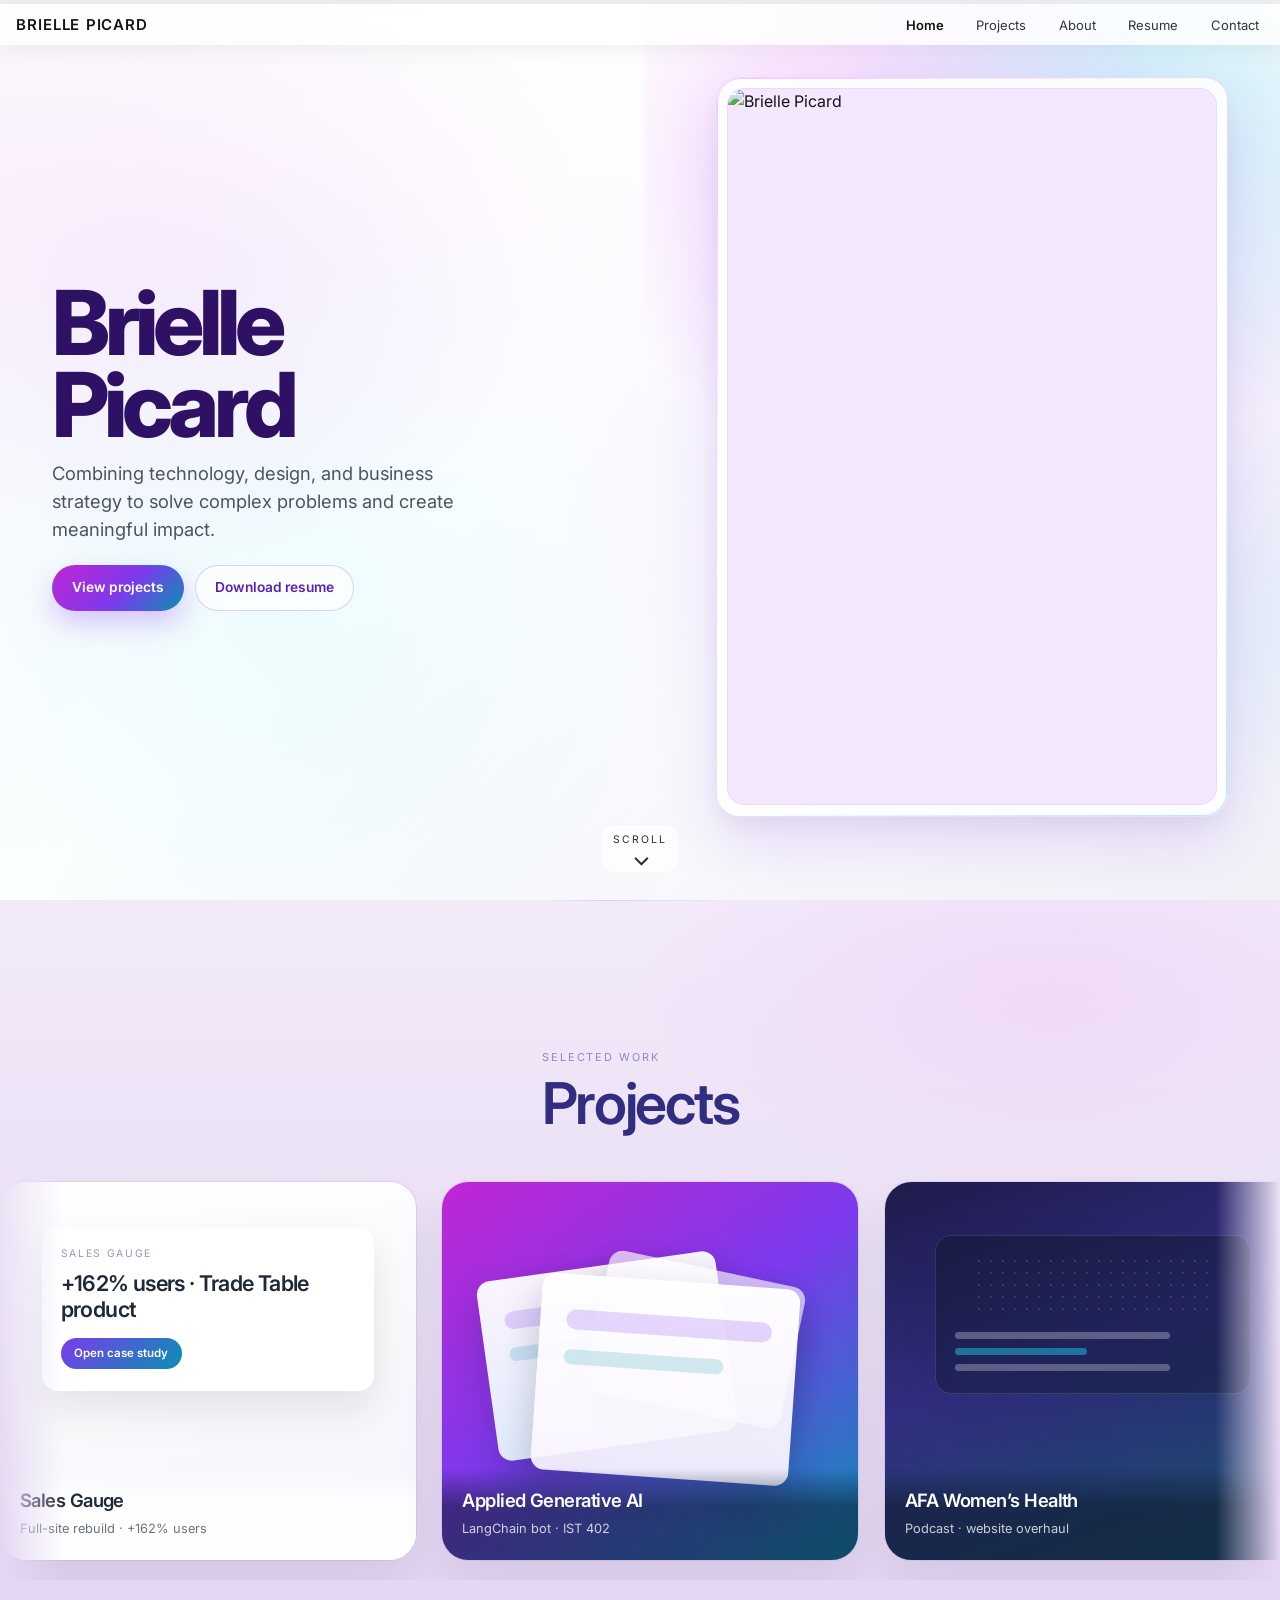
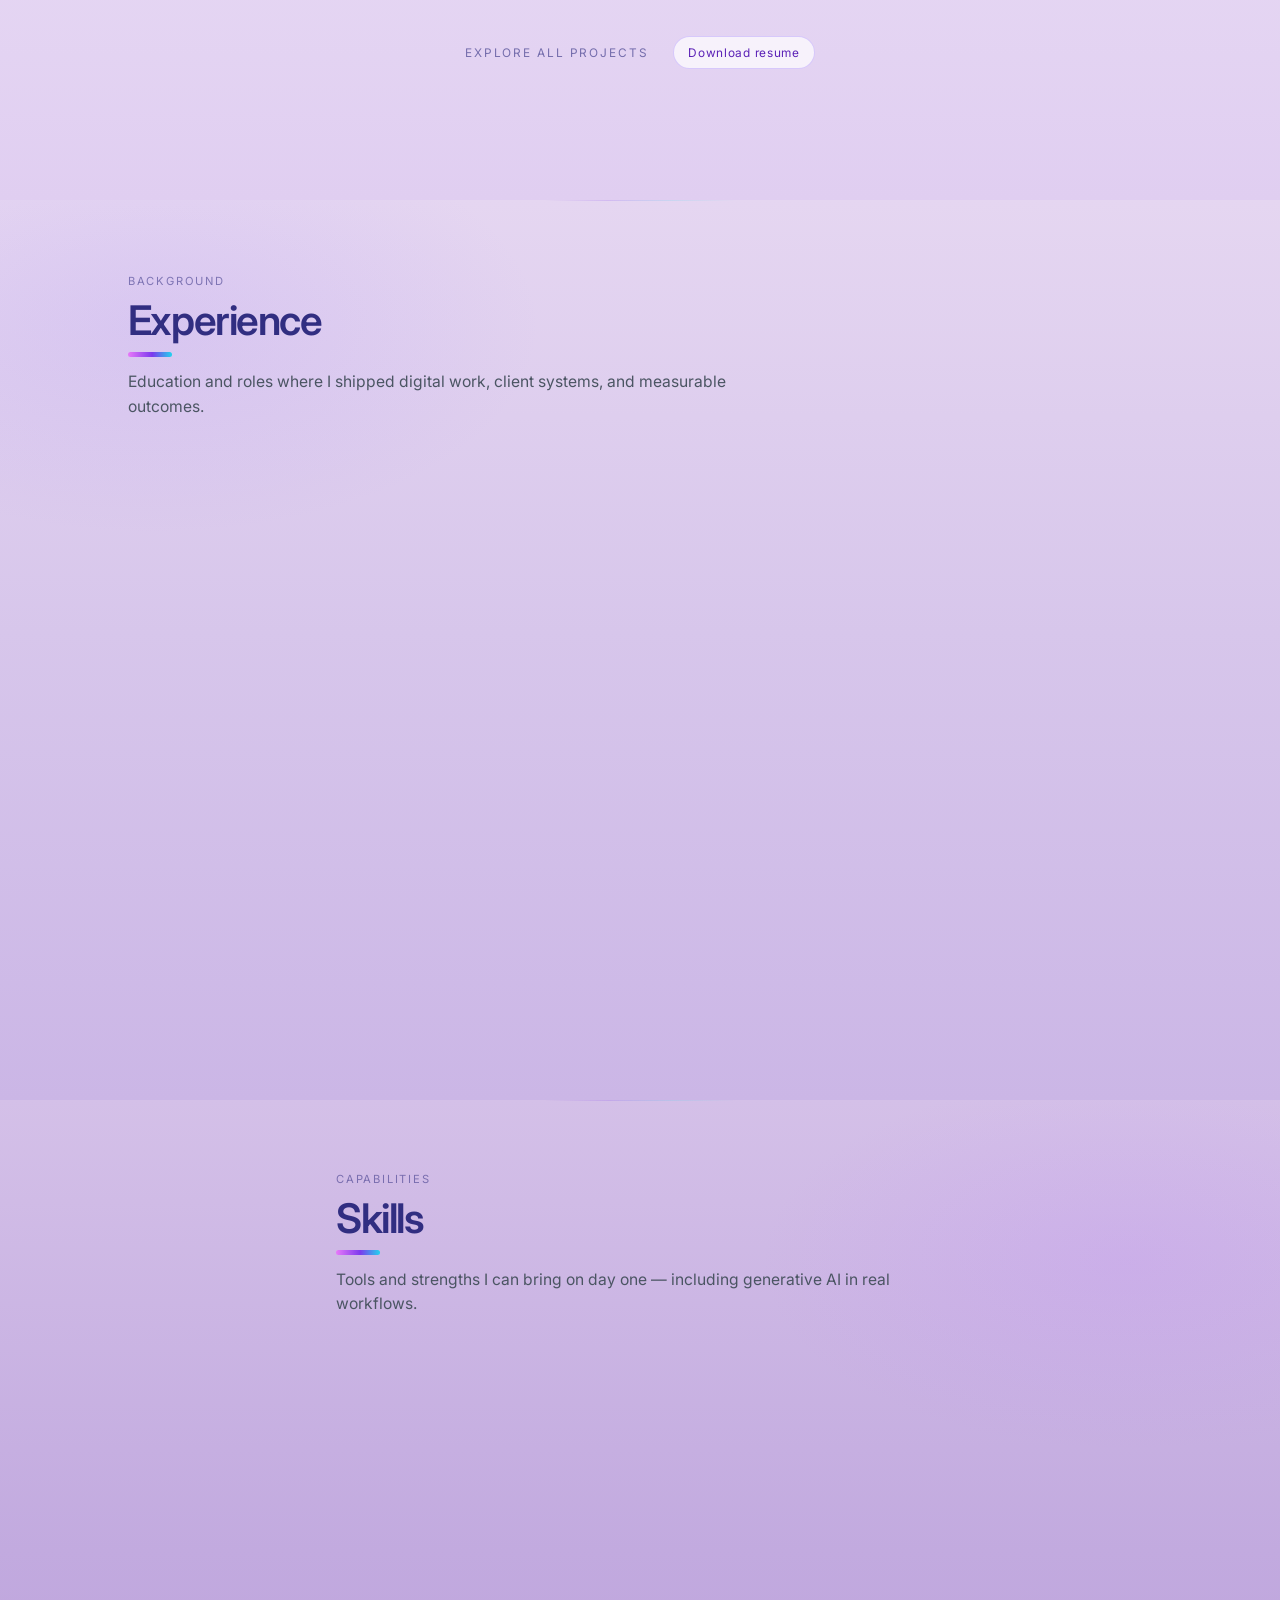
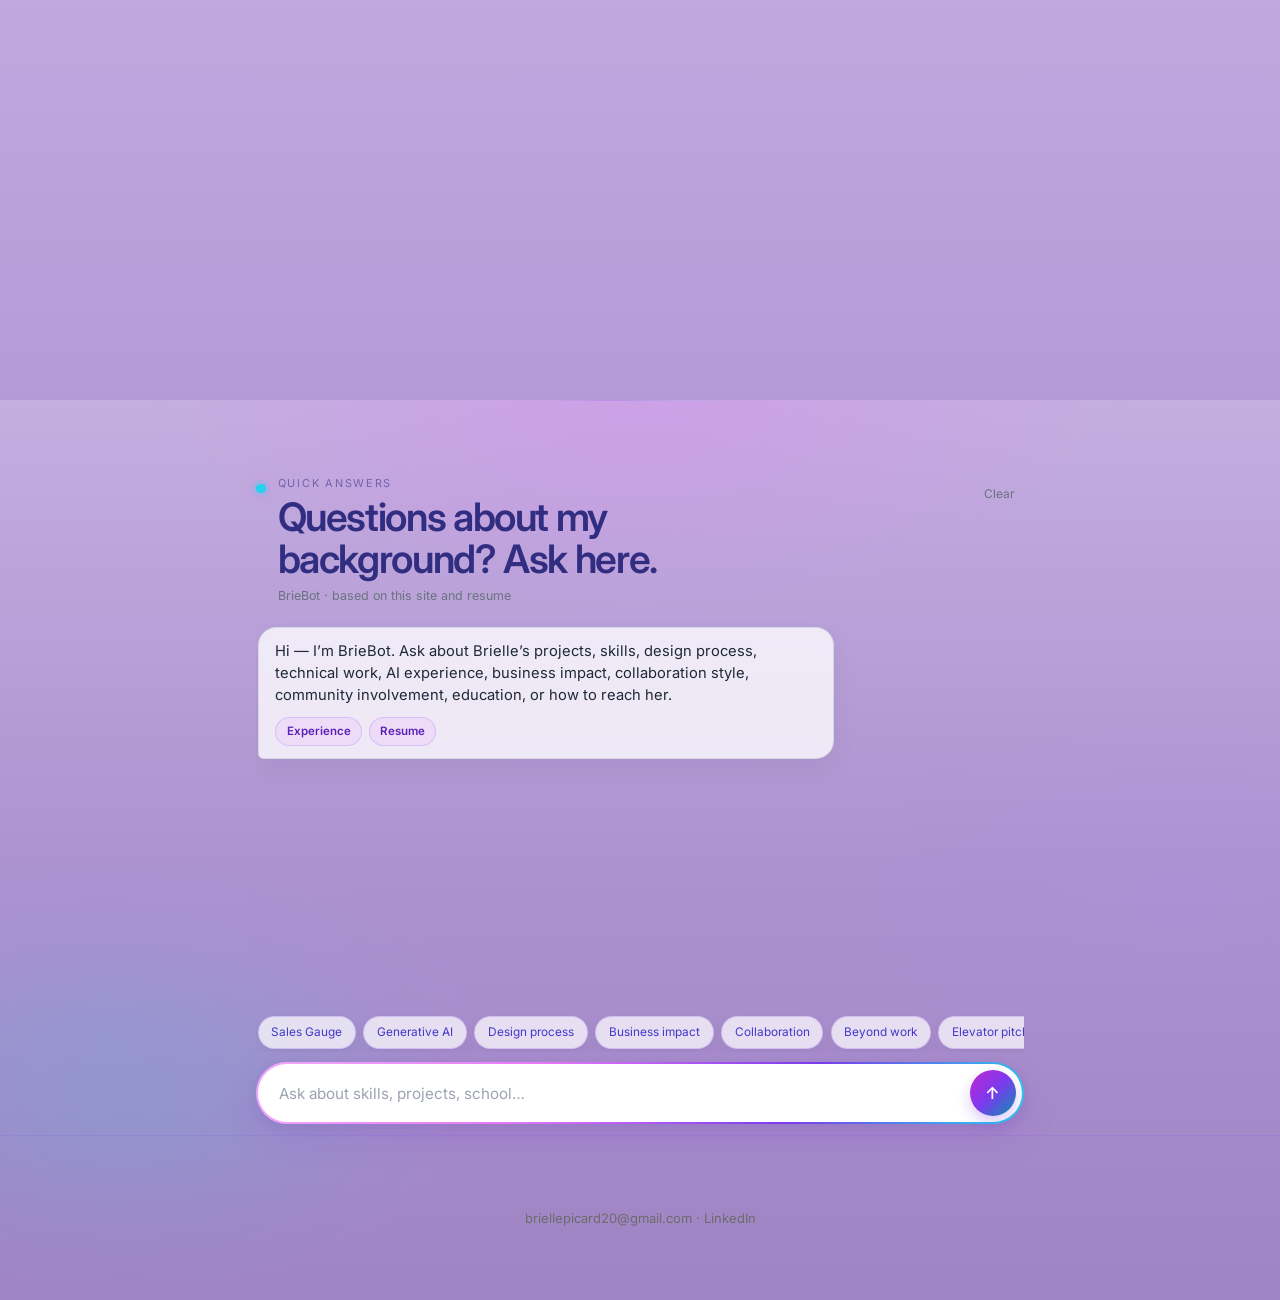
==== commit 70a62796: "Add files via upload" ====
--- a/index.html
+++ b/index.html
@@ -12,7 +12,7 @@
     />
     <link rel="stylesheet" href="styles.css?v=4" />
     <script src="main.js" defer></script>
-    <script src="portfolio-ai.js?v=2" defer></script>
+    <script src="portfolio-ai.js?v=3" defer></script>
   </head>
   <body>
     <svg
@@ -523,6 +523,9 @@
               <button type="button" data-prompt="How does Brielle collaborate with teams and stakeholders?">
                 Collaboration
               </button>
+              <button type="button" data-prompt="What does Brielle do outside of work and school projects?">
+                Beyond work
+              </button>
               <button type="button" data-prompt="Give me Brielle’s 30-second elevator pitch.">
                 Elevator pitch
               </button>
--- a/styles.css
+++ b/styles.css
@@ -3215,13 +3215,13 @@
 
 @media (min-width: 880px) {
   .about-hero__grid {
-    grid-template-columns: minmax(22rem, min(44vw, 42rem)) minmax(0, 1fr);
+    grid-template-columns: minmax(18rem, 0.72fr) minmax(0, 1.28fr);
     gap: 1.75rem clamp(1.75rem, 3vw, 3rem);
-    align-items: center;
-  }
-}
-
-/* About photo — horizontal editorial frame, upright facing */
+    align-items: start;
+  }
+}
+
+/* About photo — horizontal portrait rotated counterclockwise */
 .about-photo-frame {
   position: relative;
   margin: 0;
@@ -3232,13 +3232,14 @@
 
 @media (min-width: 880px) {
   .about-photo-frame {
+    align-self: center;
     justify-self: start;
   }
 }
 
 .about-photo-slot {
   --photo-frame-w: min(94vw, 28rem);
-  --photo-frame-h: calc(var(--photo-frame-w) * 0.72);
+  --photo-frame-h: calc(var(--photo-frame-w) * 0.9);
   width: var(--photo-frame-w);
   height: var(--photo-frame-h);
   margin-inline: auto;
@@ -3255,8 +3256,15 @@
 }
 
 @media (min-width: 880px) {
+  .about-photo-frame {
+    display: block;
+    height: auto;
+  }
+
   .about-photo-slot {
-    --photo-frame-w: clamp(24rem, 36vw, 34rem);
+    width: 100%;
+    height: clamp(20rem, 36vw, 24rem);
+    min-height: 0;
   }
 }
 
@@ -3268,7 +3276,7 @@
   transform: none;
   border-radius: clamp(1.5rem, 3.5vw, 2.35rem);
   overflow: hidden;
-  background: #1a1a1a;
+  background: #ffffff;
   box-shadow:
     0 28px 55px rgba(0, 0, 0, 0.13),
     0 12px 28px rgba(0, 0, 0, 0.09),
@@ -3302,9 +3310,9 @@
   width: 100%;
   height: 100%;
   object-fit: cover;
-  object-position: center 18%;
+  object-position: left center;
   border-radius: 0;
-  transform: scaleX(-1) !important;
+  transform: none !important;
 }
 
 .about-hero__copy {
@@ -3619,6 +3627,128 @@
   }
 }
 
+.about-involvement {
+  display: grid;
+  gap: clamp(1.25rem, 3vw, 1.8rem);
+  padding: clamp(0.5rem, 1vw, 1rem) 0;
+}
+
+.about-involvement__head {
+  max-width: 48rem;
+}
+
+.about-involvement__eyebrow {
+  margin: 0 0 0.4rem;
+  font-size: 0.68rem;
+  font-weight: 600;
+  letter-spacing: 0.2em;
+  text-transform: uppercase;
+  color: #7c3aed;
+}
+
+.about-involvement__title {
+  margin: 0 0 0.55rem;
+  font-size: clamp(1.5rem, 3.5vw, 2.15rem);
+  line-height: 1.12;
+  letter-spacing: -0.03em;
+  color: #312e81;
+}
+
+.about-involvement__lede {
+  margin: 0;
+  max-width: 62ch;
+  font-size: 0.95rem;
+  line-height: 1.55;
+  color: #4b5563;
+}
+
+.about-involvement__grid {
+  display: grid;
+  grid-template-columns: repeat(2, minmax(0, 1fr));
+  gap: 1rem;
+  margin: 0;
+  padding: 0;
+  list-style: none;
+}
+
+.about-involvement__card {
+  position: relative;
+  overflow: hidden;
+  min-height: 10.5rem;
+  padding: 1.15rem 1.2rem 1.25rem;
+  border: 1px solid rgba(124, 58, 237, 0.16);
+  border-radius: 1.1rem;
+  background:
+    radial-gradient(circle at 92% 8%, rgba(34, 211, 238, 0.14), transparent 34%),
+    linear-gradient(145deg, #ffffff 0%, #faf5ff 100%);
+  box-shadow: 0 12px 28px rgba(15, 23, 42, 0.05);
+  transition:
+    transform 0.3s ease,
+    border-color 0.3s ease,
+    box-shadow 0.3s ease;
+}
+
+.about-involvement__card:nth-child(even) {
+  background:
+    radial-gradient(circle at 92% 8%, rgba(232, 121, 249, 0.13), transparent 34%),
+    linear-gradient(145deg, #ffffff 0%, #ecfeff 100%);
+}
+
+.about-involvement__card::before {
+  content: "";
+  position: absolute;
+  inset: 0 0 auto;
+  height: 3px;
+  background: linear-gradient(90deg, #e879f9, #7c3aed 52%, #22d3ee);
+}
+
+.about-involvement__card:hover {
+  transform: translateY(-3px);
+  border-color: rgba(34, 211, 238, 0.4);
+  box-shadow:
+    0 16px 34px rgba(124, 58, 237, 0.1),
+    0 0 0 1px rgba(232, 121, 249, 0.1);
+}
+
+.about-involvement__number {
+  display: block;
+  margin-bottom: 0.7rem;
+  font-size: 0.68rem;
+  font-weight: 600;
+  letter-spacing: 0.14em;
+  color: #7c3aed;
+}
+
+.about-involvement__card h3 {
+  margin: 0 0 0.45rem;
+  font-size: 1rem;
+  letter-spacing: -0.02em;
+  color: #1e1b4b;
+}
+
+.about-involvement__card p {
+  margin: 0;
+  font-size: 0.86rem;
+  line-height: 1.55;
+  color: #4b5563;
+}
+
+@media (max-width: 680px) {
+  .about-involvement__grid {
+    grid-template-columns: 1fr;
+  }
+}
+
+@media (prefers-reduced-motion: reduce) {
+  .about-involvement__card {
+    transition: none;
+  }
+
+  .about-involvement__card:hover {
+    transform: none;
+  }
+}
+
 .about-context {
   margin: 0;
   max-width: 78ch;
@@ -3958,7 +4088,7 @@
 
   .about-photo-slot {
     --photo-frame-w: min(92vw, 26rem);
-    --photo-frame-h: calc(var(--photo-frame-w) * 0.72);
+    --photo-frame-h: calc(var(--photo-frame-w) * 0.9);
     width: var(--photo-frame-w);
     height: var(--photo-frame-h);
   }
@@ -4041,7 +4171,9 @@
 
 @media (prefers-reduced-motion: reduce) and (min-width: 880px) {
   .about-photo-slot {
-    --photo-frame-w: clamp(24rem, 36vw, 34rem);
+    width: 100%;
+    height: clamp(20rem, 36vw, 24rem);
+    min-height: 0;
   }
 }
 
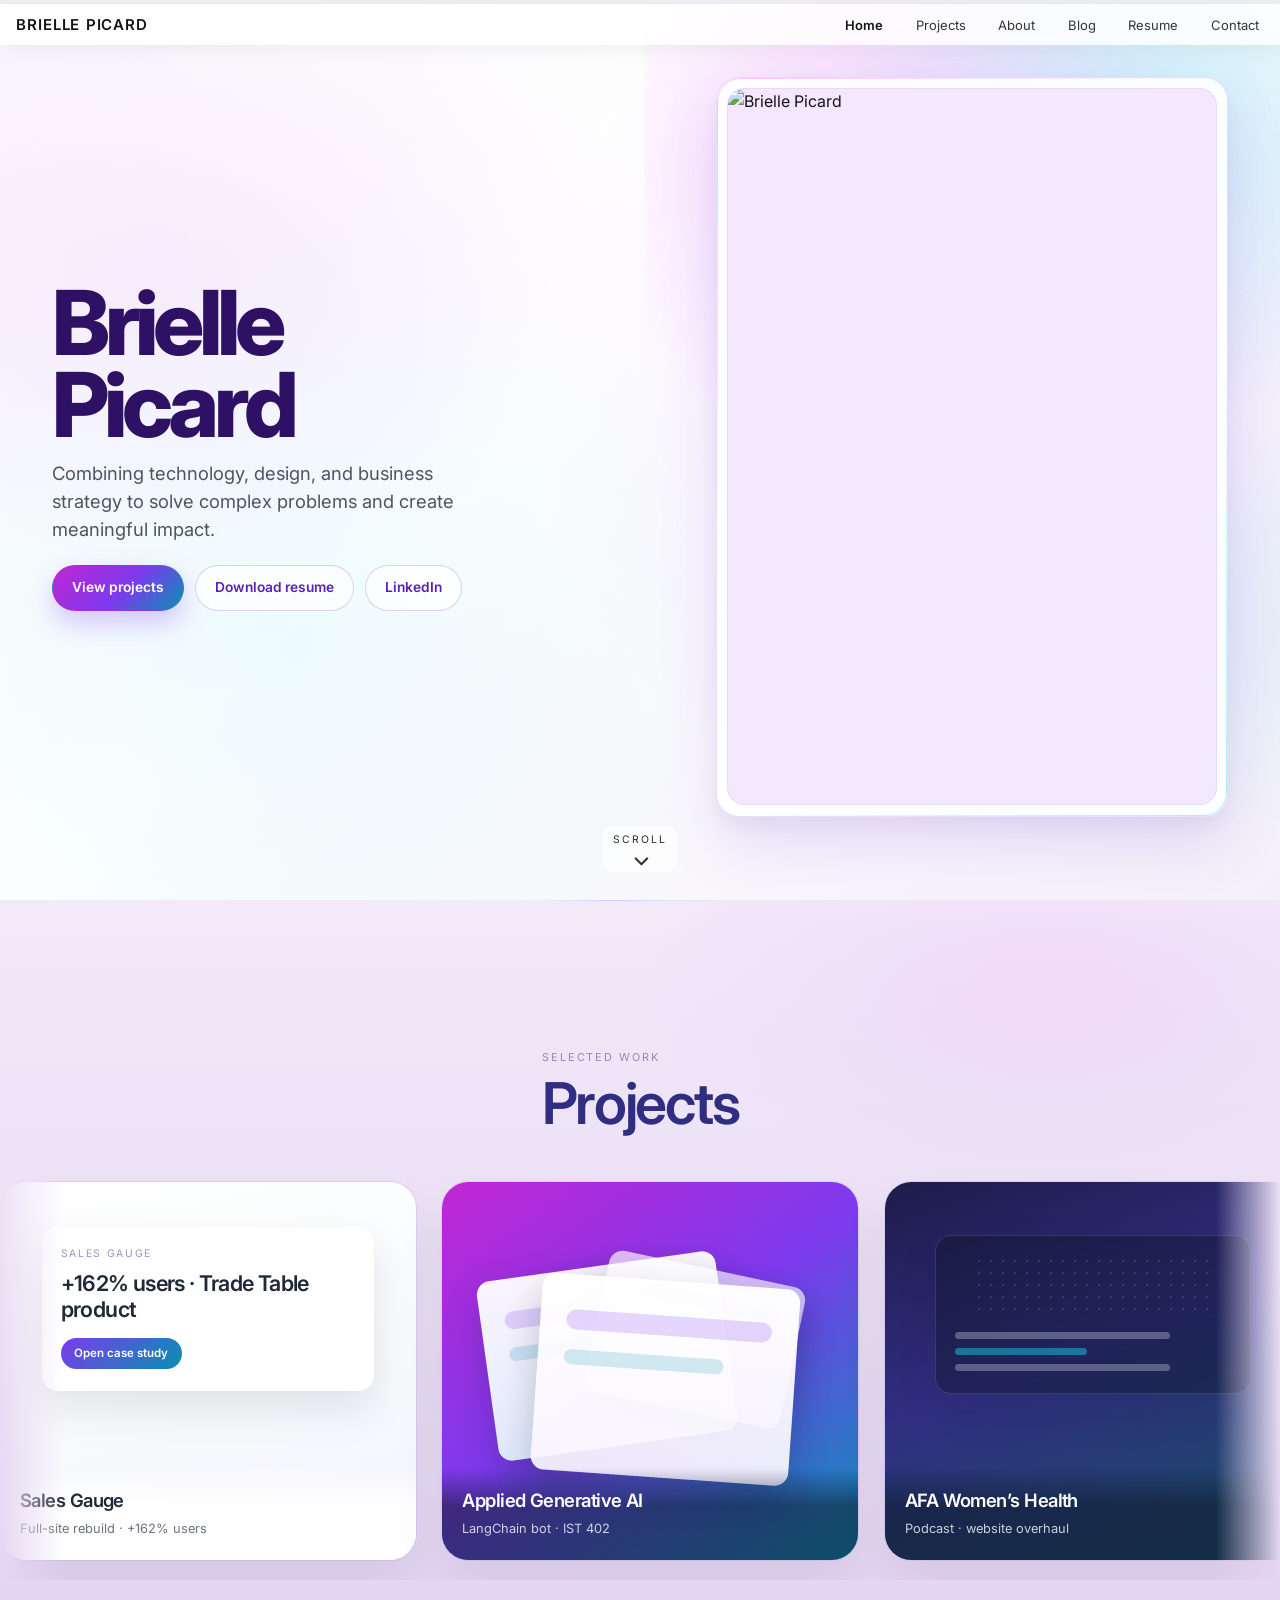
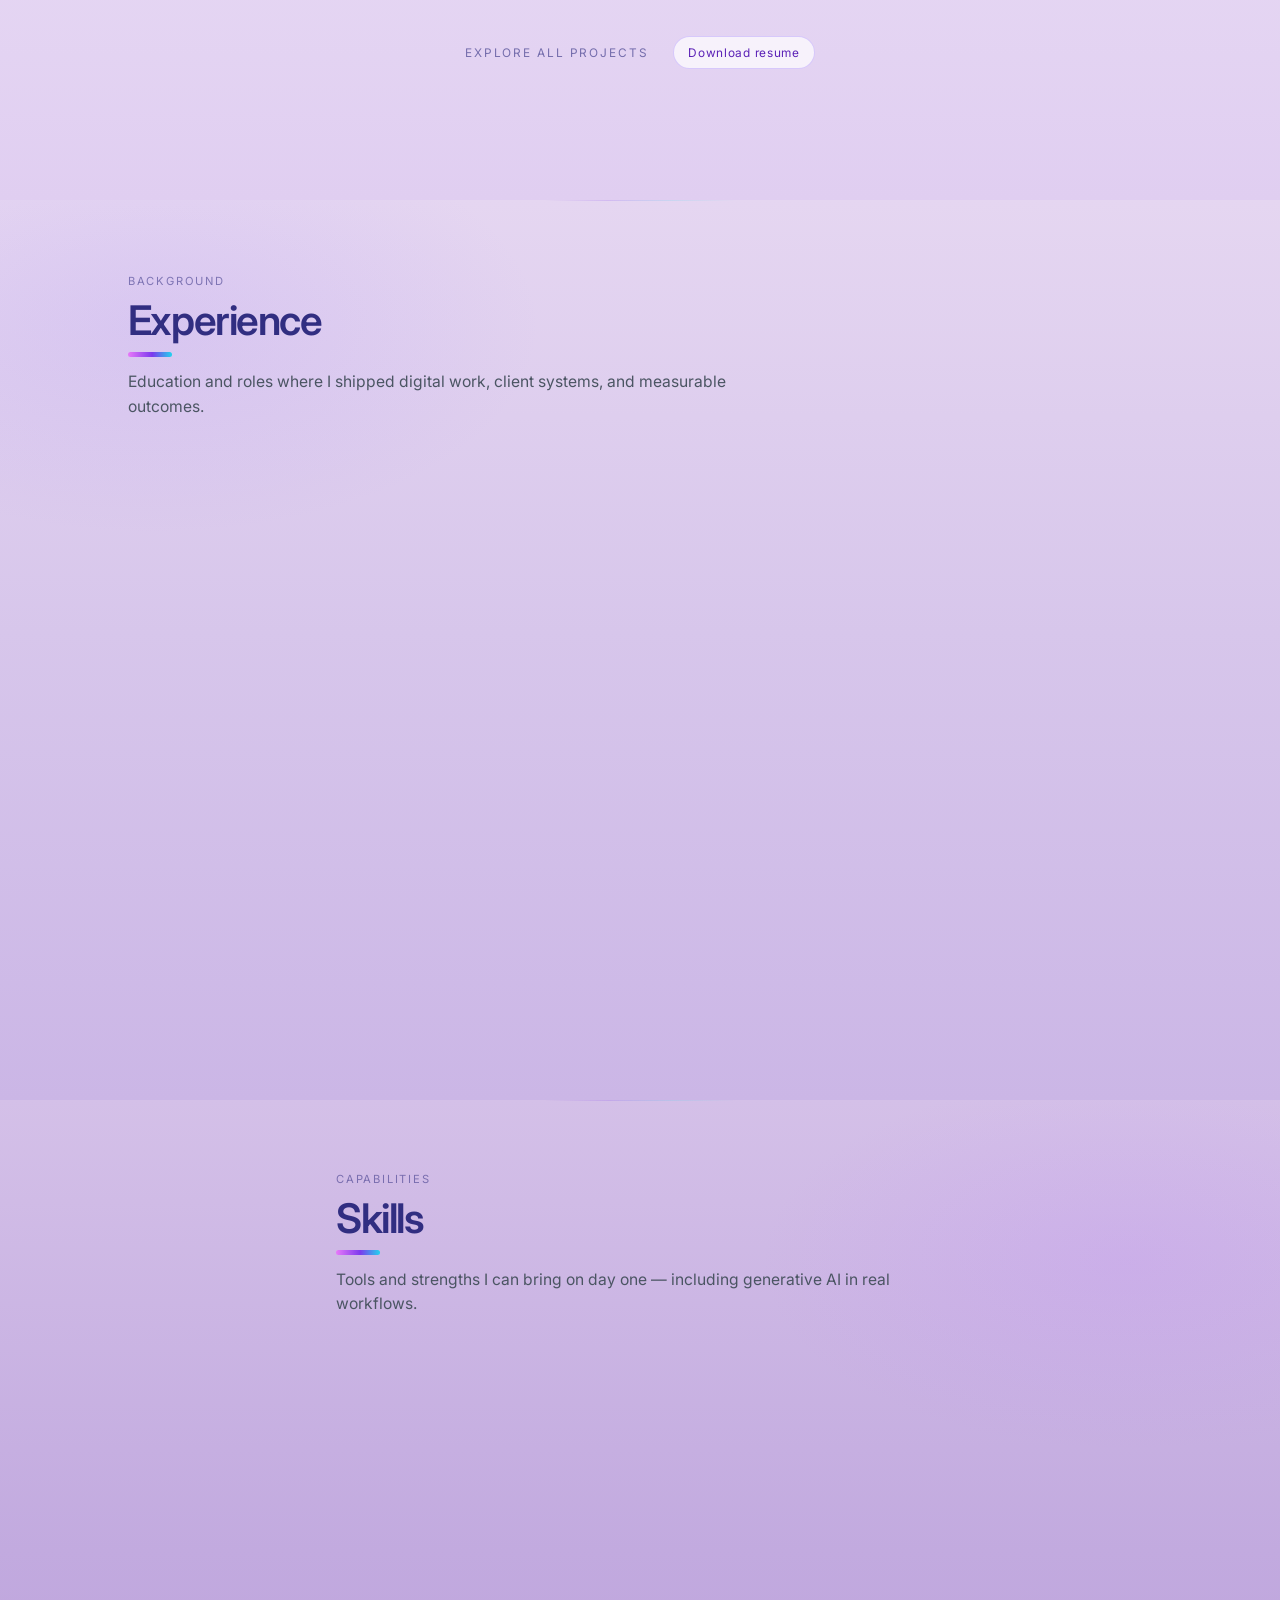
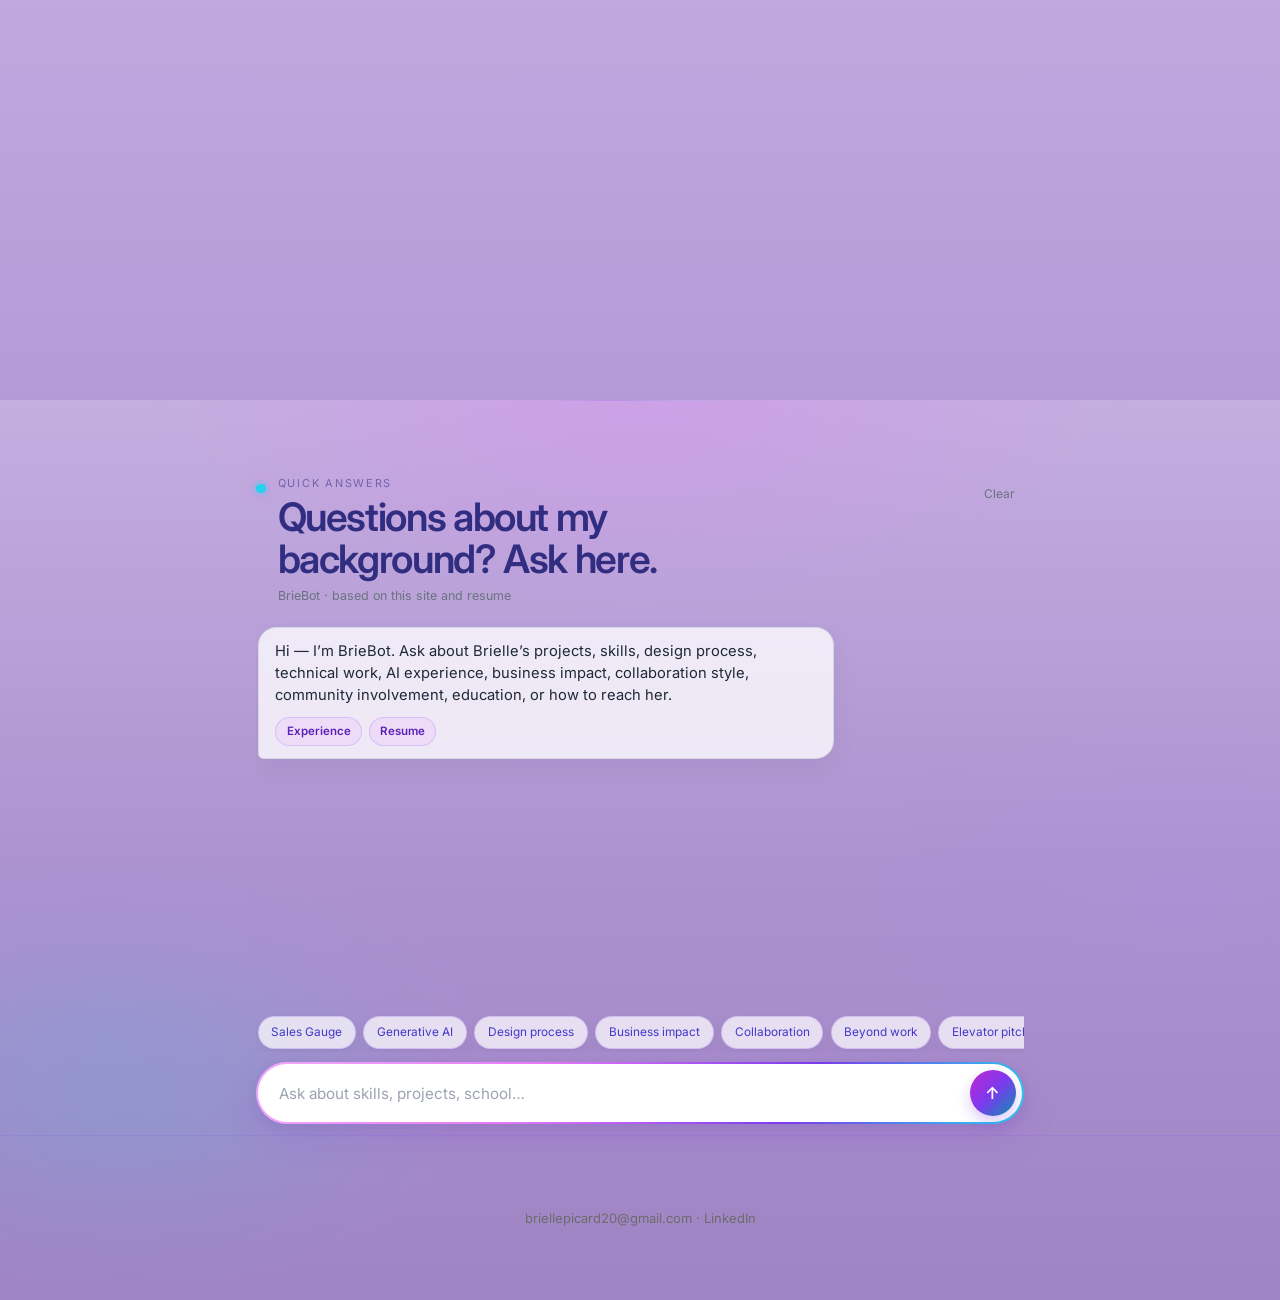
==== commit cb8a84fa: "Remove Google tag and add LinkedIn link Removed Google tag scripts and added a LinkedIn link." ====
--- a/index.html
+++ b/index.html
@@ -70,6 +70,7 @@
           <a href="index.html" class="js-home-top" data-home-link aria-current="page">Home</a>
           <a href="work.html">Projects</a>
           <a href="about.html">About</a>
+          <a href="blog.html">Blog</a>
           <a target="_blank" rel="noopener noreferrer" href="assets/resume.pdf" download="Brielle-Picard-Resume.pdf" type="application/pdf" data-resume-download>Resume</a>
           <a href="contact.html">Contact</a>
         </nav>
@@ -111,6 +112,13 @@
               data-resume-download
               >Download resume</a
             >
+            <a
+              class="home-hero__cta"
+              href="https://www.linkedin.com/in/brielle-picard-4519b7318"
+              target="_blank"
+              rel="noopener noreferrer"
+              >LinkedIn</a
+            >
           </div>
         </div>
 
